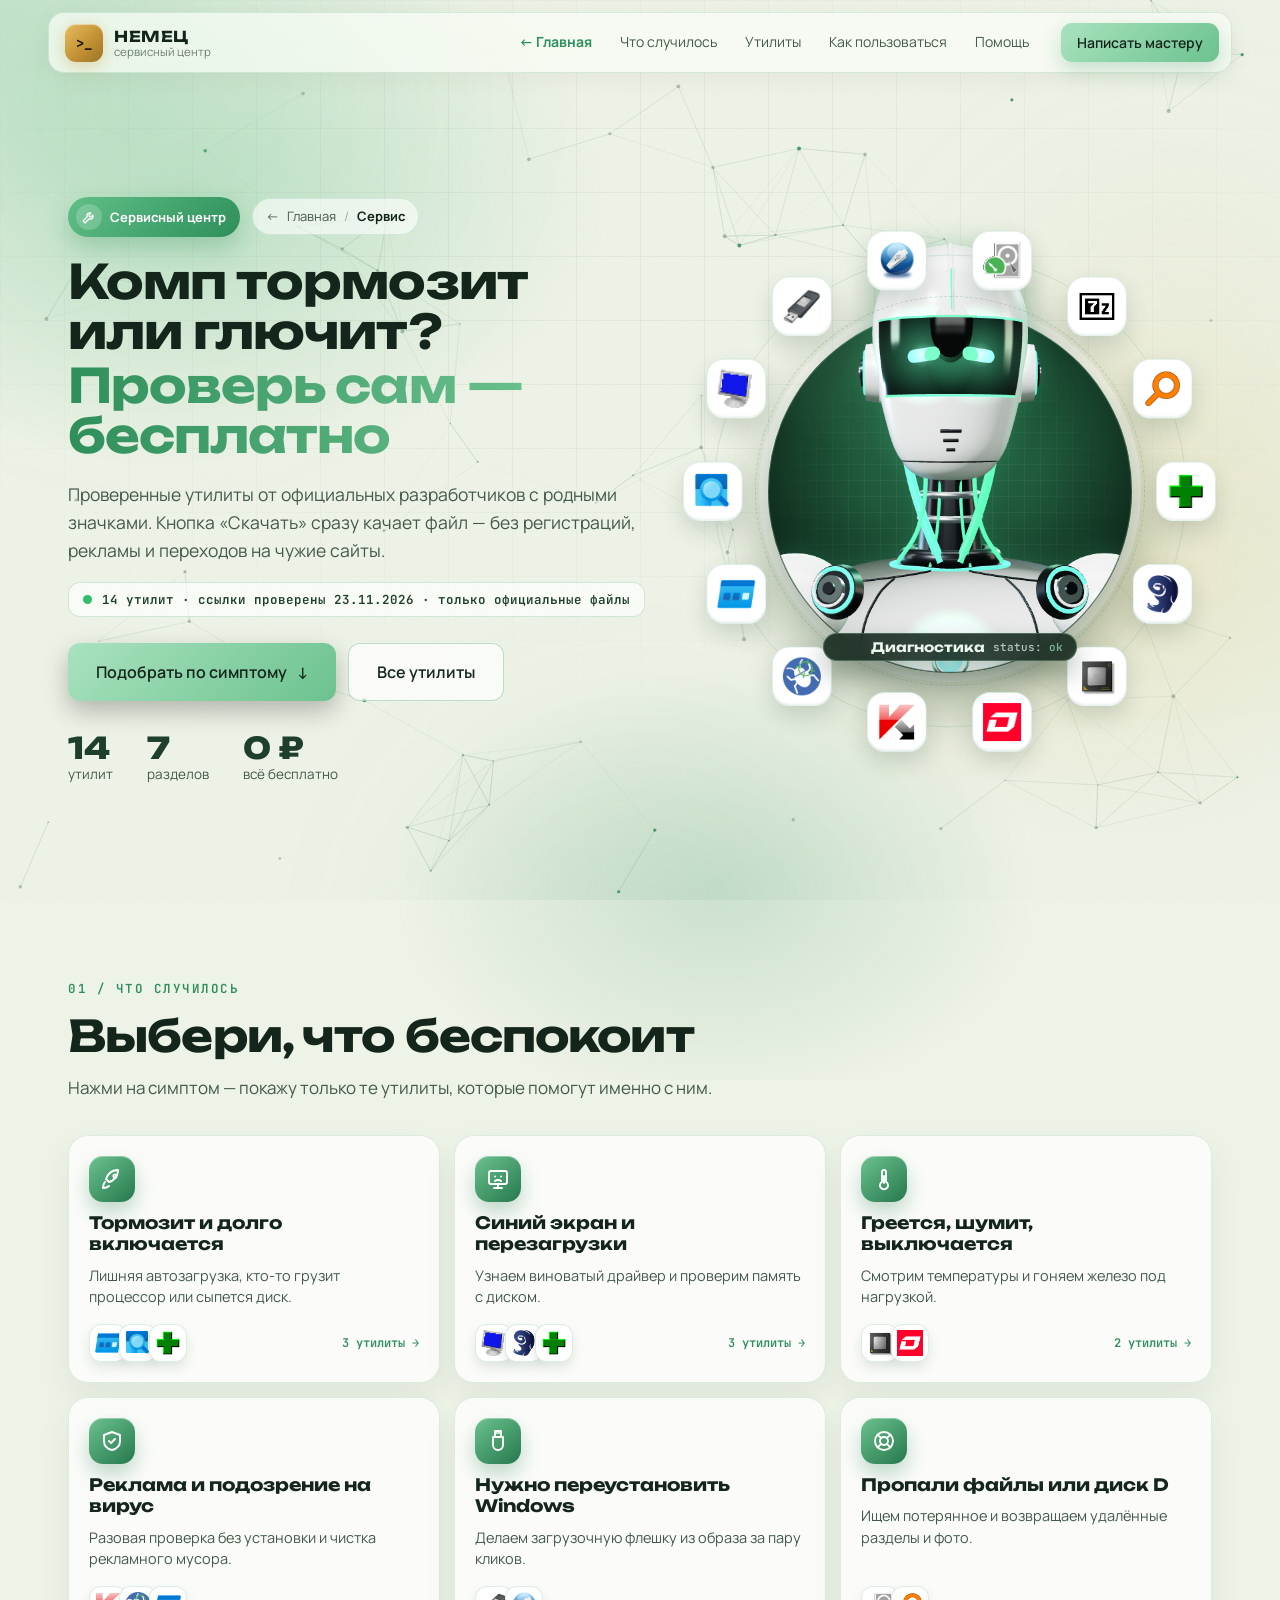
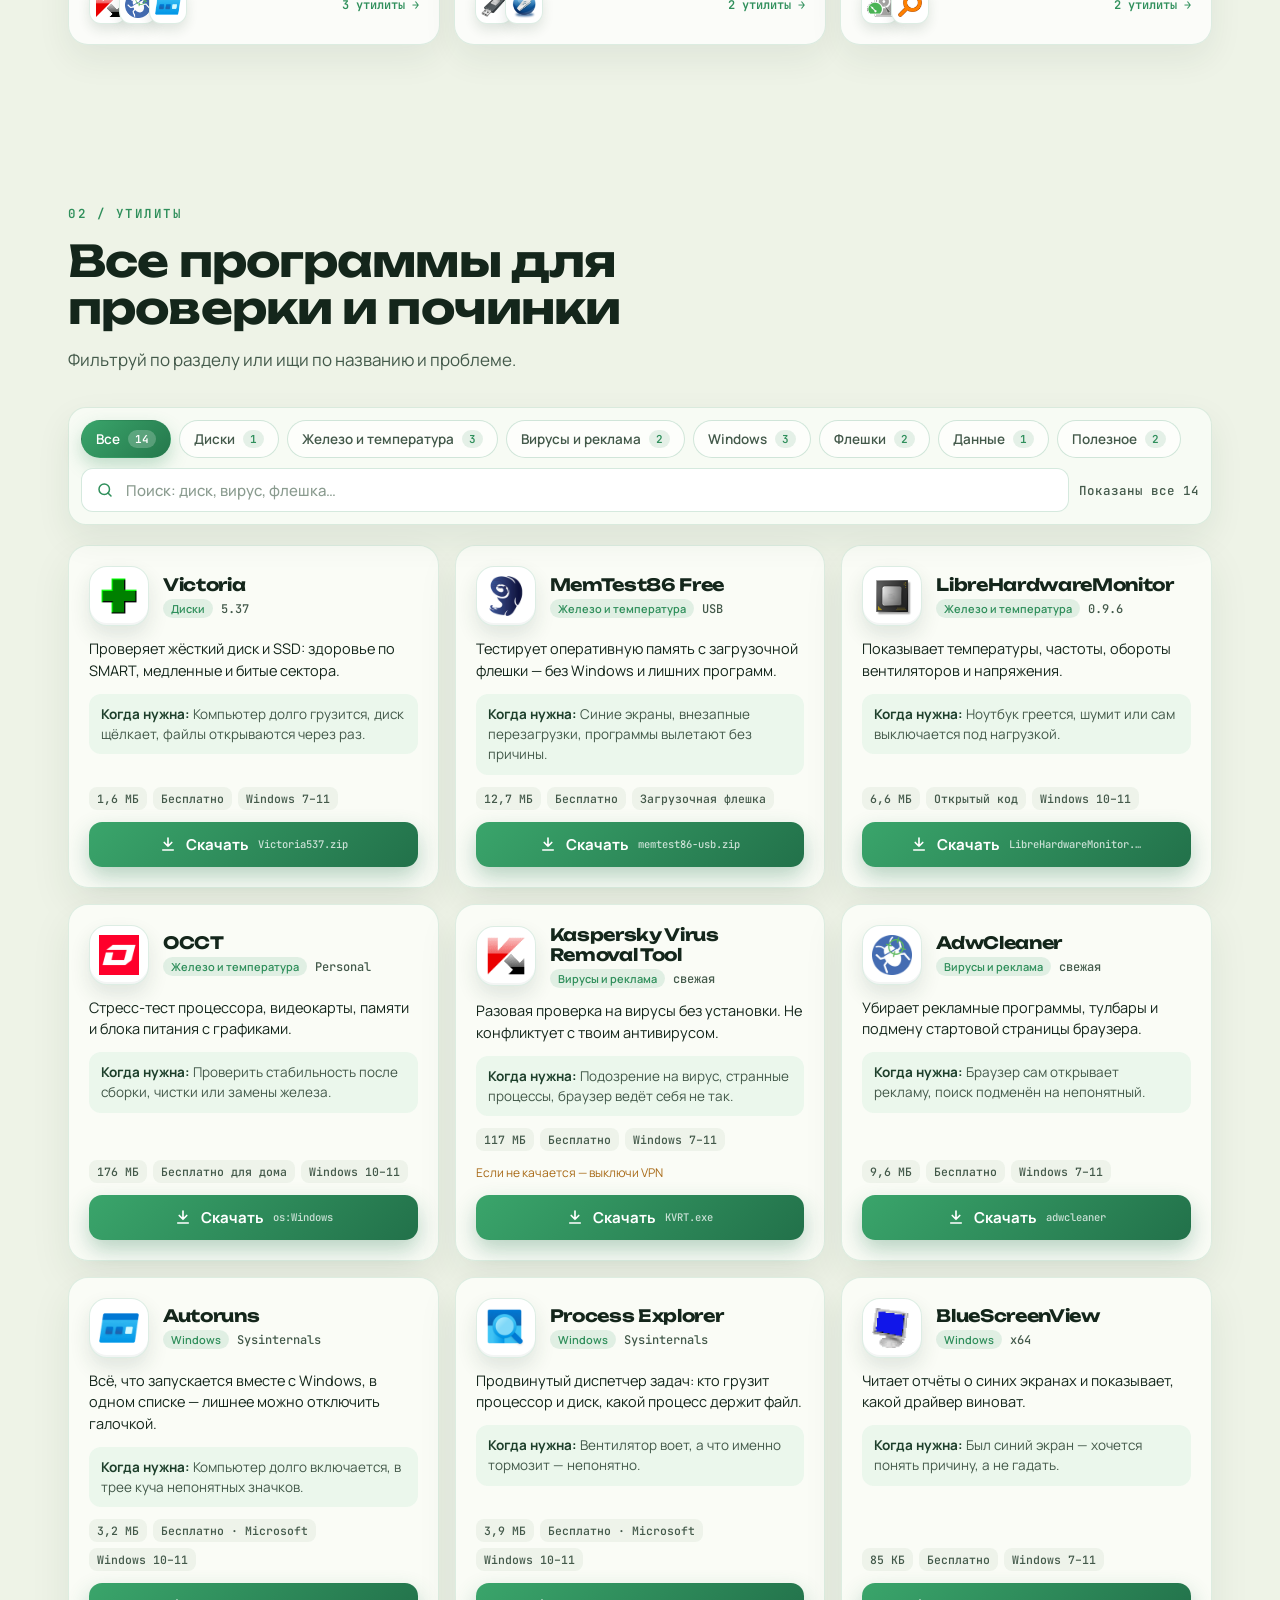
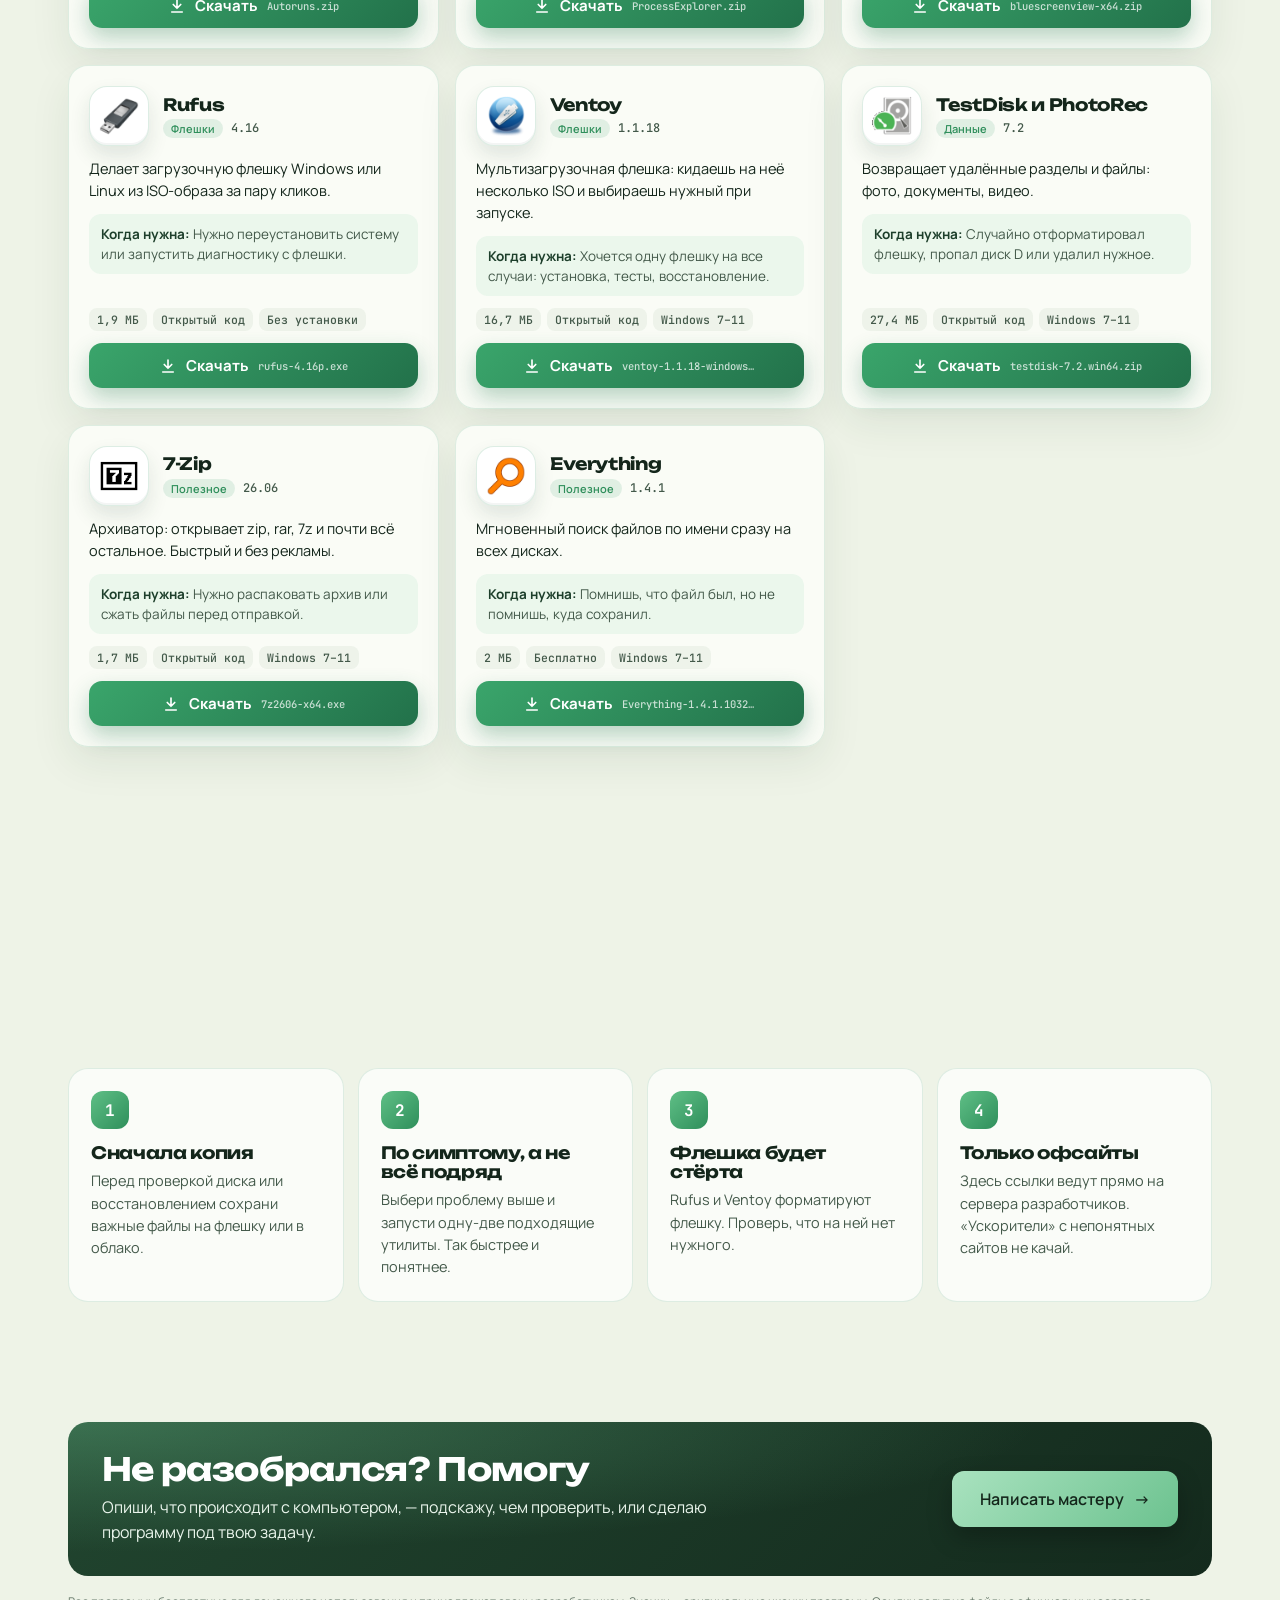
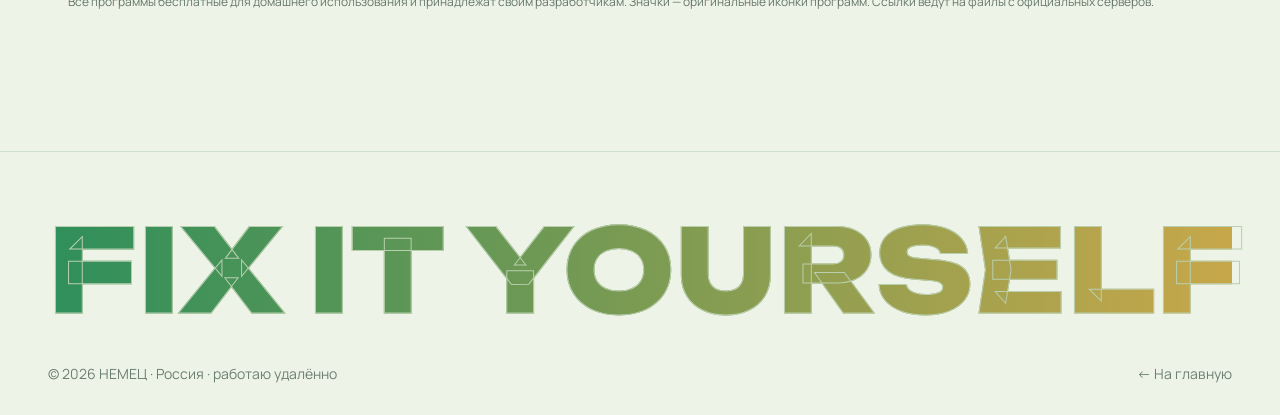
==== service.html @ 6249c54d "Робот: хват как у человека (большой палец спереди), честный бросок и ловля PDF, чёткие вещи у коврик" ====
<!doctype html>
<html lang="ru">
<head>
  <meta charset="utf-8">
  <meta name="viewport" content="width=device-width, initial-scale=1">
  <title>Сервисный центр — НЕМЕЦ</title>
  <meta name="description" content="Бесплатные утилиты для проверки и починки компьютера: диски, память, температура, вирусы, флешки, восстановление файлов. Прямые ссылки на официальные файлы.">
  <meta name="theme-color" content="#eef3e7">
  <link rel="icon" href="assets/favicon.svg" type="image/svg+xml">
  <link rel="preconnect" href="https://fonts.googleapis.com">
  <link rel="preconnect" href="https://fonts.gstatic.com" crossorigin>
  <link href="https://fonts.googleapis.com/css2?family=Unbounded:wght@500;700;800&family=Manrope:wght@400;500;600;700&family=JetBrains+Mono:wght@400;600&display=swap" rel="stylesheet">
  <link rel="stylesheet" href="css/main.css">
  <link rel="stylesheet" href="css/sections.css">
  <link rel="stylesheet" href="css/theme-light.css">
  <link rel="stylesheet" href="css/blocks.css">
  <link rel="stylesheet" href="css/service-page.css">
</head>
<body class="svcp">

<div class="bg" aria-hidden="true">
  <canvas id="net" data-tint="green"></canvas>
  <div class="bg__aurora a1"></div>
  <div class="bg__aurora a2"></div>
  <div class="bg__aurora a3"></div>
  <div class="bg__grid"></div>
  <div class="bg__noise"></div>
</div>
<div class="cursor-glow" id="cursorGlow" aria-hidden="true"></div>
<div class="scroll-progress" id="scrollProgress" aria-hidden="true"></div>

<!-- ============ ШАПКА ============ -->
<header class="nav" id="nav">
  <a href="index.html" class="brand" aria-label="На главную">
    <span class="brand__mark"><span>&gt;_</span></span>
    <span class="brand__text"><b data-site="name">НЕМЕЦ</b><small>сервисный центр</small></span>
  </a>
  <nav class="nav__links" id="navLinks">
    <a href="index.html" class="nav__home"><span aria-hidden="true">←</span> Главная</a>
    <a href="#symptoms">Что случилось</a>
    <a href="#tools">Утилиты</a>
    <a href="#how">Как пользоваться</a>
    <a href="#help">Помощь</a>
  </nav>
  <a href="index.html?plan=%D0%9F%D0%BE%D0%BC%D0%BE%D1%89%D1%8C%20%D1%81%20%D0%BA%D0%BE%D0%BC%D0%BF%D1%8C%D1%8E%D1%82%D0%B5%D1%80%D0%BE%D0%BC#contact" class="btn btn--svc btn--sm">Написать мастеру</a>
  <button class="nav__burger" id="burger" aria-label="Меню" type="button"><span></span><span></span></button>
</header>

<main class="svc svcp__main" id="top">

<!-- ============ ГЕРОЙ ============ -->
<section class="sph">
  <div class="sph__text">
    <div class="sph__top reveal">
      <div class="svc__badge"><svg viewBox="0 0 24 24" aria-hidden="true"><path d="M14.7 6.3a4 4 0 0 0-5.4 5.4L3 18l3 3 6.3-6.3a4 4 0 0 0 5.4-5.4l-2.6 2.6-2.4-.6-.6-2.4z"/></svg>Сервисный центр</div>
      <a href="index.html" class="sph__crumb"><span aria-hidden="true">←</span> Главная <i>/</i> <b>Сервис</b></a>
    </div>
    <h1 class="reveal">Комп тормозит или глючит? <span>Проверь сам&nbsp;— бесплатно</span></h1>
    <p class="sph__sub reveal">Проверенные утилиты от официальных разработчиков с родными значками. Кнопка «Скачать» сразу качает файл — без регистраций, рекламы и переходов на чужие сайты.</p>
    <div class="svc__status reveal"><i></i><span id="svcStatus">Ссылки проверены</span></div>
    <div class="sph__cta reveal">
      <a href="#symptoms" class="btn btn--svc btn--lg">Подобрать по симптому <span class="arr">↓</span></a>
      <a href="#tools" class="btn btn--ghost btn--lg">Все утилиты</a>
    </div>
    <div class="sph__stats reveal">
      <div><b id="sphTools">14</b><span>утилит</span></div>
      <div><b id="sphCats">7</b><span>разделов</span></div>
      <div><b>0 ₽</b><span>всё бесплатно</span></div>
    </div>
  </div>

  <div class="sph__visual reveal" aria-label="Значки утилит">
    <div class="orb">
      <div class="orb__glow" aria-hidden="true"></div>
      <div class="orb__disc" aria-hidden="true"><i class="orb__scan"></i></div>
      <div class="orb__bot" id="svcBot" aria-hidden="true"></div>
      <div class="orb__ring orb__ring--1" aria-hidden="true"></div>
      <div class="orb__ring orb__ring--2"><div class="orb__spin" id="orbR2"></div></div>
      <div class="orb__core">
        <svg class="orb__pulse" viewBox="0 0 120 40" aria-hidden="true"><path d="M0 22h30l6-14 8 26 7-18 5 6h64" pathLength="1"/></svg>
        <b>Диагностика</b>
        <small>status: <em>ok</em></small>
      </div>
    </div>
  </div>
</section>

<!-- ============ СИМПТОМЫ ============ -->
<section class="sps" id="symptoms">
  <div class="sp-head reveal">
    <span class="kicker">01 / что случилось</span>
    <h2>Выбери, что беспокоит</h2>
    <p>Нажми на симптом — покажу только те утилиты, которые помогут именно с ним.</p>
  </div>
  <div class="sps__grid" id="spsGrid"></div>
</section>

<!-- ============ УТИЛИТЫ ============ -->
<section class="spt" id="tools">
  <div class="sp-head reveal">
    <span class="kicker">02 / утилиты</span>
    <h2>Все программы для проверки и починки</h2>
    <p>Фильтруй по разделу или ищи по названию и проблеме.</p>
  </div>
  <div class="spt__bar">
    <div class="svc__filters" id="svcFilters" role="tablist" aria-label="Разделы"></div>
    <div class="spt__tools">
      <div class="spt__sym" id="svcSym" hidden><span></span><button type="button" aria-label="Сбросить симптом">×</button></div>
      <label class="spt__search">
        <svg viewBox="0 0 24 24" aria-hidden="true"><circle cx="11" cy="11" r="7"/><path d="M20 20l-4-4"/></svg>
        <input id="svcSearch" type="search" placeholder="Поиск: диск, вирус, флешка…" aria-label="Поиск утилиты" autocomplete="off">
      </label>
      <span class="spt__info" id="svcInfo" aria-live="polite"></span>
    </div>
  </div>
  <div class="svc__grid" id="svcGrid"></div>
  <div class="spt__empty" id="svcEmpty" hidden>
    <b>Ничего не нашлось</b>
    <p>Попробуй другое слово или опиши проблему мне — подскажу, чем проверить.</p>
    <button type="button" class="btn btn--ghost btn--sm" id="svcReset">Показать все утилиты</button>
  </div>
</section>

<!-- ============ КАК ПОЛЬЗОВАТЬСЯ ============ -->
<section class="spw" id="how">
  <div class="sp-head reveal">
    <span class="kicker">03 / как пользоваться</span>
    <h2>Четыре правила, чтобы не сделать хуже</h2>
  </div>
  <div class="spw__grid">
    <div class="spw__card reveal"><b>1</b><h3>Сначала копия</h3><p>Перед проверкой диска или восстановлением сохрани важные файлы на флешку или в облако.</p></div>
    <div class="spw__card reveal"><b>2</b><h3>По симптому, а не всё подряд</h3><p>Выбери проблему выше и запусти одну-две подходящие утилиты. Так быстрее и понятнее.</p></div>
    <div class="spw__card reveal"><b>3</b><h3>Флешка будет стёрта</h3><p>Rufus и Ventoy форматируют флешку. Проверь, что на ней нет нужного.</p></div>
    <div class="spw__card reveal"><b>4</b><h3>Только офсайты</h3><p>Здесь ссылки ведут прямо на сервера разработчиков. «Ускорители» с непонятных сайтов не качай.</p></div>
  </div>
</section>

<!-- ============ ПОМОЩЬ ============ -->
<section class="sp-help" id="help">
  <div class="svc__cta reveal">
    <div>
      <h2>Не разобрался? Помогу</h2>
      <p>Опиши, что происходит с компьютером, — подскажу, чем проверить, или сделаю программу под твою задачу.</p>
    </div>
    <a href="index.html?plan=%D0%9F%D0%BE%D0%BC%D0%BE%D1%89%D1%8C%20%D1%81%20%D0%BA%D0%BE%D0%BC%D0%BF%D1%8C%D1%8E%D1%82%D0%B5%D1%80%D0%BE%D0%BC#contact" class="btn btn--svc btn--lg">Написать мастеру <span class="arr">→</span></a>
  </div>
  <p class="svc__legal">Все программы бесплатные для домашнего использования и принадлежат своим разработчикам. Значки — оригинальные иконки программ. Ссылки ведут на файлы с официальных серверов.</p>
</section>

</main>

<footer class="footer">
  <div class="footer__big" aria-hidden="true">FIX&nbsp;IT&nbsp;YOURSELF</div>
  <div class="footer__row">
    <span>© <span id="year">2026</span> <span data-site="name">НЕМЕЦ</span> · <span data-site="city">Россия</span></span>
    <a href="index.html" class="to-top">← На главную</a>
  </div>
</footer>

<div class="toast" id="toast" role="status" aria-live="polite"></div>

<script src="js/config.js"></script>
<script src="js/background.js"></script>
<script src="js/tools.js"></script>
<script src="js/service.js"></script>
<script src="js/service-page.js"></script>
<script src="js/service-robot.js"></script>
</body>
</html>
---- css/main.css ----
/* ================= ТОКЕНЫ ================= */
:root{
  --bg:#0c0e11; --bg2:#111419; --p1:#171a20; --p2:#1d2128; --p3:#232830;
  --line:#2a2f38; --line2:#353b46;
  --tx:#e9ebee; --tx2:#a1a9b4; --tx3:#6f7884;
  --gold:#d4a84b; --gold2:#f0cd73; --ok:#4fbf85; --err:#e2605c; --warn:#e8a33d; --info:#5aa9e6;
  --r:14px; --r-sm:10px;
  --f-head:"Unbounded","Segoe UI",system-ui,sans-serif;
  --f-body:"Manrope","Segoe UI",system-ui,sans-serif;
  --f-mono:"JetBrains Mono",Consolas,"Courier New",monospace;
  --ease:cubic-bezier(.2,.8,.2,1);
  --gutter:clamp(16px,4vw,48px);
  --max:1240px;
  --ticker-h:34px;
}
*,*::before,*::after{box-sizing:border-box}
html{scroll-behavior:smooth;scroll-padding-top:110px;-webkit-text-size-adjust:100%;overflow-x:clip}
body{margin:0;background:var(--bg);color:var(--tx);font:16px/1.6 var(--f-body);overflow-x:clip;-webkit-font-smoothing:antialiased}
body.is-loading{overflow:hidden}
a{color:inherit;text-decoration:none}
img{max-width:100%;display:block}
::selection{background:var(--gold);color:#111}
h1,h2,h3,h4{font-family:var(--f-head);margin:0;line-height:1.12;letter-spacing:-.02em}
p{margin:0}
:focus-visible{outline:2px solid var(--gold2);outline-offset:3px;border-radius:6px}

/* ================= ЗАСТАВКА ================= */
.boot{position:fixed;inset:0;z-index:100;display:grid;place-items:center;background:radial-gradient(ellipse at center,#14171d 0%,#07080a 70%);transition:opacity .8s var(--ease),visibility .8s,transform .8s var(--ease)}
.boot.done{opacity:0;visibility:hidden;transform:scale(1.04)}
.boot__win{width:min(560px,calc(100vw - 32px));background:#090a0c;border:1px solid var(--line);border-radius:var(--r);box-shadow:0 0 0 1px #000,0 30px 80px rgba(0,0,0,.6),0 0 60px rgba(212,168,75,.08);overflow:hidden}
.boot__bar{display:flex;align-items:center;gap:7px;padding:10px 14px;background:var(--p1);border-bottom:1px solid var(--line);font:12px var(--f-mono);color:var(--tx3)}
.boot__bar i{width:11px;height:11px;border-radius:50%;background:#3a3f48}
.boot__bar i:nth-child(1){background:#e2605c}.boot__bar i:nth-child(2){background:#e8a33d}.boot__bar i:nth-child(3){background:#4fbf85}
.boot__bar span{margin-left:8px}
.boot__log{margin:0;padding:18px 18px 8px;min-height:220px;font:13px/1.75 var(--f-mono);color:#b9c0ca;white-space:pre-wrap}
.boot__log .ok{color:var(--ok)}.boot__log .g{color:var(--gold2)}.boot__log .m{color:var(--tx3)}
.boot__progress{height:3px;margin:6px 18px 18px;background:var(--p2);border-radius:3px;overflow:hidden}
.boot__progress span{display:block;height:100%;width:0;background:linear-gradient(90deg,var(--gold),var(--gold2));box-shadow:0 0 12px var(--gold);transition:width .25s}
.boot__skip{position:absolute;bottom:24px;right:24px;background:none;border:1px solid var(--line);color:var(--tx2);font:13px var(--f-body);padding:8px 14px;border-radius:999px;cursor:pointer}
.boot__skip:hover{color:var(--tx);border-color:var(--gold)}

/* ================= ФОН ================= */
.bg{position:fixed;inset:0;z-index:-1;overflow:hidden;background:var(--bg)}
#net{position:absolute;inset:0;width:100%;height:100%}
.bg__aurora{position:absolute;border-radius:50%;filter:blur(90px);opacity:.5;will-change:transform}
.a1{width:55vw;height:55vw;left:-15vw;top:-20vw;background:radial-gradient(circle,rgba(212,168,75,.35),transparent 65%);animation:drift1 22s ease-in-out infinite alternate}
.a2{width:45vw;height:45vw;right:-15vw;top:10vh;background:radial-gradient(circle,rgba(90,169,230,.18),transparent 65%);animation:drift2 26s ease-in-out infinite alternate}
.a3{width:50vw;height:50vw;left:25vw;bottom:-30vw;background:radial-gradient(circle,rgba(240,205,115,.16),transparent 65%);animation:drift3 30s ease-in-out infinite alternate}
@keyframes drift1{to{transform:translate(18vw,14vh) scale(1.15)}}
@keyframes drift2{to{transform:translate(-16vw,30vh) scale(.9)}}
@keyframes drift3{to{transform:translate(-20vw,-20vh) scale(1.2)}}
.bg__grid{position:absolute;inset:0;background-image:linear-gradient(rgba(255,255,255,.028) 1px,transparent 1px),linear-gradient(90deg,rgba(255,255,255,.028) 1px,transparent 1px);background-size:64px 64px;mask-image:radial-gradient(ellipse 80% 60% at 50% 30%,#000 30%,transparent 80%);-webkit-mask-image:radial-gradient(ellipse 80% 60% at 50% 30%,#000 30%,transparent 80%)}
.bg__noise{position:absolute;inset:0;opacity:.05;background-image:url("data:image/svg+xml,%3Csvg xmlns='http://www.w3.org/2000/svg' width='160' height='160'%3E%3Cfilter id='n'%3E%3CfeTurbulence baseFrequency='.85' numOctaves='3' stitchTiles='stitch'/%3E%3C/filter%3E%3Crect width='100%25' height='100%25' filter='url(%23n)'/%3E%3C/svg%3E")}
.cursor-glow{position:fixed;left:0;top:0;width:520px;height:520px;margin:-260px 0 0 -260px;border-radius:50%;pointer-events:none;z-index:0;background:radial-gradient(circle,rgba(212,168,75,.10),transparent 60%);transition:opacity .4s;opacity:0}
.scroll-progress{position:fixed;left:0;top:0;height:2px;width:100%;z-index:60;transform-origin:0 50%;transform:scaleX(0);background:linear-gradient(90deg,var(--gold),var(--gold2))}

/* ================= CMD-ТИКЕР ================= */
.ticker{position:fixed;top:0;left:0;right:0;height:var(--ticker-h);z-index:50;display:flex;align-items:center;background:rgba(5,6,8,.92);backdrop-filter:blur(8px);border-bottom:1px solid #1b1f26;font:12.5px var(--f-mono);color:#8ee6a8}
.ticker__prompt{flex:none;padding:0 14px;height:100%;display:flex;align-items:center;color:var(--gold2);background:#08090b;border-right:1px solid #1b1f26;z-index:1}
.blink{animation:blink 1s steps(1) infinite}
@keyframes blink{50%{opacity:0}}
.ticker__viewport{flex:1;overflow:hidden;mask-image:linear-gradient(90deg,transparent,#000 4%,#000 96%,transparent);-webkit-mask-image:linear-gradient(90deg,transparent,#000 4%,#000 96%,transparent)}
.ticker__track{display:flex;width:max-content;animation:tick 120s linear infinite}
.ticker:hover .ticker__track{animation-play-state:paused}
.ticker__item{white-space:nowrap;padding:0 34px}
.ticker__item q{color:#c9f5d6;quotes:"«" "»"}
.ticker__item em{font-style:normal;color:var(--tx3)}
.ticker__item .cmd{color:var(--gold)}
@keyframes tick{to{transform:translateX(-50%)}}

/* ================= ШАПКА ================= */
.nav{position:fixed;top:calc(var(--ticker-h) + 12px);left:50%;transform:translateX(-50%);z-index:40;width:min(var(--max),calc(100% - 2*var(--gutter)));display:flex;align-items:center;gap:20px;padding:10px 12px 10px 16px;border-radius:16px;background:rgba(17,20,25,.55);border:1px solid rgba(255,255,255,.06);backdrop-filter:blur(16px) saturate(140%);-webkit-backdrop-filter:blur(16px) saturate(140%);transition:background .3s,box-shadow .3s,top .3s}
.nav.scrolled{background:rgba(17,20,25,.85);box-shadow:0 12px 40px rgba(0,0,0,.45);top:calc(var(--ticker-h) + 8px)}
.brand{display:flex;align-items:center;gap:11px;flex:none}
.brand__mark{width:38px;height:38px;border-radius:11px;display:grid;place-items:center;background:linear-gradient(135deg,var(--gold2),var(--gold) 55%,#9c7426);box-shadow:0 4px 16px rgba(212,168,75,.35),inset 0 1px 0 rgba(255,255,255,.4)}
.brand__mark span{font:700 14px var(--f-mono);color:#15120a}
.brand__text{display:flex;flex-direction:column;line-height:1.1}
.brand__text b{font:700 15px var(--f-head);letter-spacing:.04em}
.brand__text small{font-size:11.5px;color:var(--tx3)}
.nav__links{display:flex;gap:4px;margin-left:auto}
.nav__links a{padding:8px 12px;border-radius:9px;font-size:14px;color:var(--tx2);transition:color .2s,background .2s}
.nav__links a:hover,.nav__links a.active{color:var(--tx);background:rgba(255,255,255,.05)}
.nav__burger{display:none;margin-left:auto;width:42px;height:42px;border-radius:11px;border:1px solid var(--line);background:var(--p1);cursor:pointer;position:relative}
.nav__burger span{position:absolute;left:12px;right:12px;height:2px;background:var(--tx);border-radius:2px;transition:transform .3s,top .3s}
.nav__burger span:nth-child(1){top:16px}.nav__burger span:nth-child(2){top:24px}
.nav.open .nav__burger span:nth-child(1){top:20px;transform:rotate(45deg)}
.nav.open .nav__burger span:nth-child(2){top:20px;transform:rotate(-45deg)}

/* ================= КНОПКИ ================= */
.btn{--mx:0px;--my:0px;position:relative;display:inline-flex;align-items:center;justify-content:center;gap:10px;border:0;cursor:pointer;font:600 15px var(--f-body);border-radius:12px;padding:13px 22px;transition:transform .25s var(--ease),box-shadow .25s,background .25s,color .25s,border-color .25s;transform:translate(var(--mx),var(--my));white-space:nowrap;overflow:hidden;isolation:isolate}
.btn--sm{padding:10px 16px;font-size:14px;border-radius:11px}
.btn--lg{padding:17px 28px;font-size:16px}
.btn--block{width:100%}
.btn--gold{color:#16120a;background:linear-gradient(135deg,var(--gold2),var(--gold));box-shadow:0 8px 28px rgba(212,168,75,.32),inset 0 1px 0 rgba(255,255,255,.45)}
.btn--gold::after{content:"";position:absolute;inset:0;z-index:-1;background:linear-gradient(110deg,transparent 30%,rgba(255,255,255,.55) 50%,transparent 70%);transform:translateX(-120%);transition:transform .7s var(--ease)}
.btn--gold:hover::after{transform:translateX(120%)}
.btn--gold:hover{box-shadow:0 12px 40px rgba(212,168,75,.5),inset 0 1px 0 rgba(255,255,255,.5)}
.btn--ghost{color:var(--tx);background:rgba(255,255,255,.03);border:1px solid var(--line2)}
.btn--ghost:hover{border-color:var(--gold);background:rgba(212,168,75,.08)}
.btn .arr{transition:transform .25s}
.btn:hover .arr{transform:translateX(4px)}
.btn--tg{background:#229ed9;color:#fff}.btn--wa{background:#25d366;color:#08240f}
.btn--tg:hover,.btn--wa:hover{filter:brightness(1.1)}

/* ================= ОБЩЕЕ ================= */
.pill{display:inline-flex;align-items:center;gap:9px;padding:7px 14px;border-radius:999px;font-size:13px;color:var(--tx2);background:rgba(255,255,255,.04);border:1px solid var(--line)}
.dot{width:8px;height:8px;border-radius:50%;display:inline-block}
.dot--ok{background:var(--ok);box-shadow:0 0 0 0 rgba(79,191,133,.6);animation:pulse 2s infinite}
@keyframes pulse{70%{box-shadow:0 0 0 8px rgba(79,191,133,0)}100%{box-shadow:0 0 0 0 rgba(79,191,133,0)}}
.shine{background:linear-gradient(100deg,var(--gold) 0%,var(--gold2) 30%,#fff6dc 45%,var(--gold2) 60%,var(--gold) 100%);background-size:250% 100%;-webkit-background-clip:text;background-clip:text;color:transparent;animation:shine 6s linear infinite}
@keyframes shine{to{background-position:-250% 0}}
.reveal{opacity:0;transform:translateY(28px);filter:blur(6px);transition:opacity .9s var(--ease),transform .9s var(--ease),filter .9s var(--ease);transition-delay:var(--d,0s)}
.reveal.in{opacity:1;transform:none;filter:none}
.toast{position:fixed;left:50%;bottom:24px;z-index:90;transform:translate(-50%,120%);opacity:0;padding:13px 20px;border-radius:12px;background:var(--p2);border:1px solid var(--line2);box-shadow:0 20px 50px rgba(0,0,0,.5);font-size:14px;transition:transform .4s var(--ease),opacity .4s;max-width:calc(100vw - 32px)}
.toast.show{transform:translate(-50%,0);opacity:1}
.toast.ok{border-color:rgba(79,191,133,.5)}.toast.err{border-color:rgba(226,96,92,.6)}

@media (prefers-reduced-motion:reduce){
  *,*::before,*::after{animation-duration:.01ms!important;animation-iteration-count:1!important;transition-duration:.01ms!important}
  .reveal{opacity:1;transform:none;filter:none}
}
---- css/sections.css ----
/* ================= ГЕРОЙ ================= */
.hero{position:relative;max-width:var(--max);margin:0 auto;min-height:100vh;min-height:100svh;padding:calc(var(--ticker-h) + 130px) var(--gutter) 90px;display:grid;grid-template-columns:1.1fr .9fr;gap:48px;align-items:center}
.hero__title{font-size:clamp(32px,4.2vw,62px);font-weight:800;margin:22px 0 22px}
.hero__title .line{display:block}
.hero__sub{font-size:clamp(16px,1.5vw,19px);color:var(--tx2);max-width:560px}
.typer{color:var(--tx);font-weight:700}
.caret{color:var(--gold);font-weight:300;margin-left:1px;animation:blink 1s steps(1) infinite}
.hero__cta{display:flex;flex-wrap:wrap;gap:12px;margin:34px 0 40px}
.stats{display:flex;gap:clamp(18px,4vw,44px);flex-wrap:wrap}
.stat b{display:block;font:700 clamp(22px,2.4vw,30px) var(--f-head);color:var(--tx)}
.stat span{font-size:13px;color:var(--tx3)}

.hero__right{position:relative;perspective:1200px}
.code-win{position:relative;border-radius:var(--r);background:rgba(13,15,19,.82);border:1px solid rgba(255,255,255,.08);box-shadow:0 40px 100px rgba(0,0,0,.55),0 0 0 1px rgba(0,0,0,.4),0 0 80px rgba(212,168,75,.08);backdrop-filter:blur(10px);overflow:hidden;transform-style:preserve-3d}
.code-win::before{content:"";position:absolute;inset:-1px;border-radius:inherit;padding:1px;background:linear-gradient(140deg,rgba(240,205,115,.55),transparent 35%,transparent 65%,rgba(90,169,230,.35));-webkit-mask:linear-gradient(#000 0 0) content-box,linear-gradient(#000 0 0);-webkit-mask-composite:xor;mask-composite:exclude;pointer-events:none}
.code-win__bar{display:flex;align-items:center;gap:7px;padding:11px 14px;border-bottom:1px solid var(--line);font:12px var(--f-mono);color:var(--tx3)}
.code-win__bar i{width:11px;height:11px;border-radius:50%;background:#e2605c}
.code-win__bar i:nth-child(2){background:#e8a33d}.code-win__bar i:nth-child(3){background:#4fbf85}
.code-win__bar span{margin-left:8px}
.live{margin-left:auto;display:flex;align-items:center;gap:6px;font-style:normal;color:var(--ok)}
.code-win__body{margin:0;padding:18px 20px 22px;min-height:340px;font:13.5px/1.75 var(--f-mono);color:#c9d1d9;white-space:pre-wrap;word-break:break-word}
.code-win__body .t{color:#e2605c}.code-win__body .a{color:var(--gold2)}.code-win__body .s{color:#8ee6a8}.code-win__body .c{color:var(--tx3)}
.code-win__body .cur{display:inline-block;width:8px;height:16px;background:var(--gold);vertical-align:-3px;animation:blink 1s steps(1) infinite}
.float-card{position:absolute;display:flex;align-items:center;gap:12px;padding:12px 16px;border-radius:13px;background:rgba(23,26,32,.82);border:1px solid rgba(255,255,255,.08);backdrop-filter:blur(14px);box-shadow:0 18px 50px rgba(0,0,0,.45);animation:float 7s ease-in-out infinite}
.float-card b{display:block;font-size:14px}
.float-card small{font-size:12px;color:var(--tx3)}
.fc__ico{width:36px;height:36px;border-radius:10px;display:grid;place-items:center;background:rgba(212,168,75,.14);color:var(--gold2);font-size:17px;flex:none}
.fc1{top:-26px;right:-18px}
.fc2{bottom:56px;left:-46px;animation-delay:-2.5s}
.fc3{bottom:-28px;right:28px;animation-delay:-4.5s}
@keyframes float{50%{translate:0 -12px}}
.scroll-hint{position:absolute;left:50%;bottom:26px;width:26px;height:42px;margin-left:-13px;border:2px solid var(--line2);border-radius:14px}
.scroll-hint span{position:absolute;left:50%;top:8px;width:4px;height:8px;margin-left:-2px;border-radius:2px;background:var(--gold);animation:wheel 1.8s infinite}
@keyframes wheel{to{transform:translateY(14px);opacity:0}}

/* ================= БЕГУЩИЕ НИШИ ================= */
.marquee{overflow:hidden;max-width:100vw;padding:22px 0;border-block:1px solid var(--line);background:rgba(17,20,25,.6);transform:rotate(-1.5deg) scale(1.03);margin:20px 0 40px}
.marquee__track{display:flex;align-items:center;gap:28px;width:max-content;animation:tick 40s linear infinite}
.marquee span{font:700 clamp(20px,2.6vw,32px) var(--f-head);color:transparent;-webkit-text-stroke:1px var(--line2);transition:color .3s}
.marquee span:nth-of-type(3n+1){color:var(--tx);-webkit-text-stroke:0}
.marquee i{color:var(--gold);font-style:normal;font-size:20px}

/* ================= СЕКЦИИ ================= */
.section{max-width:var(--max);margin:0 auto;padding:110px var(--gutter)}
.section__head{max-width:720px;margin-bottom:56px}
.kicker{display:inline-block;font:600 12.5px var(--f-mono);letter-spacing:.12em;text-transform:uppercase;color:var(--gold);margin-bottom:16px}
.section h2{font-size:clamp(28px,4vw,52px);font-weight:700}
.section__head p{margin-top:16px;color:var(--tx2);font-size:17px}

/* ================= ЦЕНЫ ================= */
.prices{display:grid;grid-template-columns:repeat(3,1fr);gap:22px;align-items:stretch}
.price{position:relative;display:flex;flex-direction:column;padding:32px 28px;border-radius:18px;background:linear-gradient(170deg,rgba(29,33,40,.85),rgba(17,20,25,.85));border:1px solid var(--line);transition:transform .35s var(--ease),border-color .35s}
.price:hover{transform:translateY(-6px);border-color:var(--line2)}
.price--hot{border-color:rgba(212,168,75,.55);box-shadow:0 30px 80px rgba(212,168,75,.12),inset 0 1px 0 rgba(240,205,115,.2);background:linear-gradient(170deg,rgba(52,43,26,.9),rgba(20,20,22,.9))}
.price--hot:hover{border-color:var(--gold)}
.price__badge{position:absolute;top:-13px;left:28px;padding:5px 12px;border-radius:999px;font:700 12px var(--f-body);color:#16120a;background:linear-gradient(135deg,var(--gold2),var(--gold))}
.price__name{font:600 14px var(--f-mono);color:var(--tx2);text-transform:uppercase;letter-spacing:.1em}
.price__sum{margin:12px 0 4px;font-size:20px;color:var(--tx2)}
.price__sum b{font:800 46px var(--f-head);color:var(--tx)}
.price__for{color:var(--tx3);font-size:14px}
.price ul{list-style:none;margin:24px 0 28px;padding:0;display:grid;gap:11px;flex:1}
.price li{position:relative;padding-left:28px;font-size:15px}
.price li::before{content:"";position:absolute;left:0;top:4px;width:17px;height:17px;border-radius:50%;background:rgba(79,191,133,.14) url("data:image/svg+xml,%3Csvg xmlns='http://www.w3.org/2000/svg' viewBox='0 0 16 16'%3E%3Cpath d='M4 8.5l2.5 2.5L12 5.5' fill='none' stroke='%234fbf85' stroke-width='2' stroke-linecap='round' stroke-linejoin='round'/%3E%3C/svg%3E") center/12px no-repeat}

/* ================= ШАГИ ================= */
.steps{list-style:none;margin:0;padding:0;display:grid;grid-template-columns:repeat(4,1fr);gap:20px;position:relative}
.steps::before{content:"";position:absolute;left:0;right:0;top:27px;height:1px;background:linear-gradient(90deg,transparent,var(--gold),transparent);opacity:.5}
.step{position:relative;padding:0 6px}
.step__n{position:relative;display:grid;place-items:center;width:56px;height:56px;border-radius:16px;font:700 17px var(--f-head);color:var(--gold2);background:var(--p1);border:1px solid rgba(212,168,75,.4);box-shadow:0 0 30px rgba(212,168,75,.15);margin-bottom:22px}
.step h4{font-size:18px;margin-bottom:8px}
.step p{color:var(--tx2);font-size:15px}

/* ================= РАБОТЫ ================= */
.works{display:grid;grid-template-columns:repeat(2,1fr);gap:22px}
.work{--rx:0deg;--ry:0deg;border-radius:18px;overflow:hidden;background:rgba(23,26,32,.8);border:1px solid var(--line);transform:perspective(1000px) rotateX(var(--rx)) rotateY(var(--ry));transition:transform .2s ease-out,border-color .3s,opacity .9s var(--ease),filter .9s var(--ease)}
.work.reveal{transform:perspective(1000px) translateY(28px)}
.work.reveal.in{transform:perspective(1000px) rotateX(var(--rx)) rotateY(var(--ry))}
.work:hover{border-color:rgba(212,168,75,.45)}
.work--wide{grid-column:1/-1;display:grid;grid-template-columns:1.2fr 1fr}
.work__visual{position:relative;height:200px;overflow:hidden;background:radial-gradient(ellipse at 30% 20%,#2a2416,#111419 70%)}
.work--wide .work__visual{height:auto;min-height:260px}
.work__body{padding:24px 26px 28px}
.work h3{font-size:21px;margin:12px 0 8px}
.work p{color:var(--tx2);font-size:15px}
.tags{display:flex;flex-wrap:wrap;gap:6px}
.tags i{font:500 12px var(--f-mono);font-style:normal;padding:4px 9px;border-radius:7px;color:var(--gold2);background:rgba(212,168,75,.1);border:1px solid rgba(212,168,75,.2)}
/* мини-визуалы */
.v-arena span{position:absolute;width:14px;height:14px;border-radius:50%;animation:roam 8s ease-in-out infinite alternate}
.v-arena span:nth-child(-n+3){background:#e2605c;box-shadow:0 0 18px #e2605c}
.v-arena span:nth-child(n+4){background:#5aa9e6;box-shadow:0 0 18px #5aa9e6}
.v-arena span:nth-child(1){left:12%;top:30%}.v-arena span:nth-child(2){left:20%;top:62%;animation-delay:-2s}.v-arena span:nth-child(3){left:30%;top:42%;animation-delay:-4s}
.v-arena span:nth-child(4){right:14%;top:28%;animation-delay:-1s}.v-arena span:nth-child(5){right:24%;top:60%;animation-delay:-3s}.v-arena span:nth-child(6){right:32%;top:44%;animation-delay:-5s}
.v-arena::before{content:"";position:absolute;inset:0;background-image:linear-gradient(rgba(255,255,255,.05) 1px,transparent 1px),linear-gradient(90deg,rgba(255,255,255,.05) 1px,transparent 1px);background-size:28px 28px;transform:perspective(400px) rotateX(55deg) scale(1.6);transform-origin:50% 100%}
.v-arena::after{content:"VS";position:absolute;left:50%;top:50%;transform:translate(-50%,-50%);font:800 40px var(--f-head);color:rgba(240,205,115,.18)}
@keyframes roam{25%{translate:40px -20px}50%{translate:70px 18px}75%{translate:20px 30px}100%{translate:90px -10px}}
.v-arena span:nth-child(n+4){animation-name:roam2}
@keyframes roam2{25%{translate:-40px 20px}50%{translate:-70px -18px}75%{translate:-20px -30px}100%{translate:-90px 10px}}
.v-cubes{display:flex;align-items:flex-end;justify-content:center;gap:10px;padding-bottom:40px}
.v-cubes b{width:44px;height:44px;border-radius:8px;background:linear-gradient(135deg,var(--gold2),#9c7426);box-shadow:0 10px 30px rgba(212,168,75,.3);animation:hop 2.4s var(--ease) infinite}
.v-cubes b:nth-child(2){animation-delay:.2s;height:64px}.v-cubes b:nth-child(3){animation-delay:.4s}.v-cubes b:nth-child(4){animation-delay:.6s;background:linear-gradient(135deg,#7cc4f2,#2f6e9c)}
@keyframes hop{30%{transform:translateY(-26px) rotate(8deg)}60%{transform:none}}
.v-map{background:radial-gradient(ellipse at 50% 50%,#16261f,#0f1215 75%)}
.v-map::before{content:"";position:absolute;inset:-20%;background:repeating-radial-gradient(circle at 40% 55%,transparent 0 22px,rgba(79,191,133,.12) 23px 24px);animation:spin 40s linear infinite}
@keyframes spin{to{transform:rotate(360deg)}}
.v-map em{position:absolute;width:12px;height:12px;border-radius:50% 50% 50% 0;transform:rotate(-45deg);background:var(--gold2);box-shadow:0 0 0 6px rgba(240,205,115,.15)}
.v-map em:nth-child(1){left:30%;top:40%}.v-map em:nth-child(2){left:58%;top:30%}.v-map em:nth-child(3){left:66%;top:64%}
.v-buffer{display:flex;align-items:center;justify-content:center;gap:34px}
.v-buffer u{position:relative;width:54px;height:40px;border:2px solid var(--line2);border-radius:6px;background:rgba(90,169,230,.08)}
.v-buffer u::after{content:"";position:absolute;left:50%;bottom:-10px;width:22px;height:4px;margin-left:-11px;background:var(--line2);border-radius:2px}
.v-buffer::before{content:"";position:absolute;left:24%;right:24%;top:50%;height:2px;background:repeating-linear-gradient(90deg,var(--gold) 0 8px,transparent 8px 16px);background-size:32px 2px;animation:flow 1s linear infinite}
@keyframes flow{to{background-position:32px 0}}
.v-phone{display:grid;place-items:center}
.v-phone s{position:relative;width:74px;height:136px;border-radius:16px;border:2px solid var(--line2);background:linear-gradient(180deg,#1d2a24,#111419)}
.v-phone s::before{content:"";position:absolute;inset:16px 10px;border-radius:6px;background:repeating-linear-gradient(180deg,rgba(79,191,133,.35) 0 6px,transparent 6px 14px);animation:scrollList 3s linear infinite}
@keyframes scrollList{to{background-position:0 28px}}

/* ================= КАЛЬКУЛЯТОР ================= */
.calc{display:grid;grid-template-columns:1.4fr 1fr;gap:22px;padding:22px;border-radius:20px;background:rgba(17,20,25,.75);border:1px solid var(--line)}
.calc__opts{display:grid;gap:26px;padding:12px}
.calc__label{display:block;font:600 12.5px var(--f-mono);letter-spacing:.1em;text-transform:uppercase;color:var(--tx3);margin-bottom:12px}
.seg{display:inline-flex;flex-wrap:wrap;gap:4px;padding:4px;border-radius:12px;background:var(--bg2);border:1px solid var(--line)}
.seg button{border:0;background:none;color:var(--tx2);font:600 14px var(--f-body);padding:10px 16px;border-radius:9px;cursor:pointer;transition:background .2s,color .2s}
.seg button:hover{color:var(--tx)}
.seg button.on{background:linear-gradient(135deg,var(--gold2),var(--gold));color:#16120a}
.chk{display:flex;align-items:center;gap:12px;padding:9px 0;cursor:pointer;font-size:15px;user-select:none}
.chk input{position:absolute;opacity:0;pointer-events:none}
.chk span{width:22px;height:22px;border-radius:7px;border:1.5px solid var(--line2);flex:none;display:grid;place-items:center;transition:background .2s,border-color .2s}
.chk span::after{content:"";width:10px;height:6px;border-left:2px solid #16120a;border-bottom:2px solid #16120a;transform:rotate(-45deg) scale(0);margin-top:-3px;transition:transform .2s var(--ease)}
.chk input:checked+span{background:var(--gold);border-color:var(--gold)}
.chk input:checked+span::after{transform:rotate(-45deg) scale(1)}
.chk input:focus-visible+span{outline:2px solid var(--gold2);outline-offset:2px}
.calc__result{display:flex;flex-direction:column;justify-content:center;gap:10px;padding:32px;border-radius:16px;background:radial-gradient(ellipse at 30% 0%,rgba(212,168,75,.22),transparent 60%),var(--p1);border:1px solid rgba(212,168,75,.3)}
.calc__result>span{color:var(--tx2);font-size:14px}
.calc__result b{font:800 clamp(38px,4.4vw,56px) var(--f-head);color:var(--tx);line-height:1.1}
.calc__result small{color:var(--tx3);font-size:13.5px;margin-bottom:14px}

/* ================= КОНТАКТ ================= */
.contact{display:grid;grid-template-columns:1fr 1fr;gap:40px;padding:clamp(26px,4vw,52px);border-radius:24px;position:relative;overflow:hidden;background:linear-gradient(150deg,rgba(40,34,22,.85),rgba(17,20,25,.9) 55%);border:1px solid rgba(212,168,75,.3)}
.contact::before{content:"";position:absolute;width:420px;height:420px;right:-140px;top:-160px;border-radius:50%;background:radial-gradient(circle,rgba(240,205,115,.18),transparent 65%);pointer-events:none}
.contact h2{margin-bottom:16px}
.contact__left p{color:var(--tx2);font-size:16.5px;max-width:440px}
.channels{display:flex;flex-wrap:wrap;gap:10px;margin-top:28px}
.channel{display:inline-flex;align-items:center;gap:9px;padding:10px 15px;border-radius:11px;background:rgba(0,0,0,.3);border:1px solid var(--line);font-size:14px;transition:border-color .2s,transform .2s}
.channel:hover{border-color:var(--gold);transform:translateY(-2px)}
.channel svg{width:18px;height:18px;flex:none}
.form{position:relative;display:grid;gap:16px;align-content:start}
.field span{display:block;font-size:13px;color:var(--tx2);margin-bottom:7px}
.field input,.field textarea{width:100%;padding:14px 16px;border-radius:12px;border:1px solid var(--line2);background:rgba(8,9,11,.6);color:var(--tx);font:15px var(--f-body);transition:border-color .2s,box-shadow .2s;resize:vertical}
.field input::placeholder,.field textarea::placeholder{color:var(--tx3)}
.field input:focus,.field textarea:focus{outline:0;border-color:var(--gold);box-shadow:0 0 0 4px rgba(212,168,75,.15)}
.field.bad input{border-color:var(--err);box-shadow:0 0 0 4px rgba(226,96,92,.15)}
.form__hint{font-size:13px;color:var(--gold2);min-height:0}
.form__hint:empty{display:none}
.form__actions{display:grid;gap:10px}
.form__actions.two{grid-template-columns:1fr 1fr}
.form__actions .btn--block{grid-column:auto}
.form__actions .full{grid-column:1/-1}

/* ================= FAQ ================= */
.faq{display:grid;gap:12px;max-width:880px}
.faq details{border-radius:14px;background:rgba(23,26,32,.75);border:1px solid var(--line);transition:border-color .3s}
.faq details[open]{border-color:rgba(212,168,75,.4)}
.faq summary{list-style:none;cursor:pointer;padding:20px 56px 20px 22px;font-weight:600;font-size:16.5px;position:relative}
.faq summary::-webkit-details-marker{display:none}
.faq summary::after{content:"+";position:absolute;right:20px;top:50%;width:28px;height:28px;margin-top:-14px;border-radius:8px;display:grid;place-items:center;background:var(--p2);color:var(--gold2);font-size:20px;transition:transform .3s var(--ease)}
.faq details[open] summary::after{transform:rotate(45deg)}
.faq details p{padding:0 22px 20px;color:var(--tx2)}

/* ================= ПОДВАЛ ================= */
.footer{padding:60px var(--gutter) 30px;overflow:hidden;border-top:1px solid var(--line);margin-top:60px}
.footer__big{font:800 clamp(34px,9vw,140px) var(--f-head);text-align:center;white-space:nowrap;line-height:1;color:transparent;-webkit-text-stroke:1px var(--line2);background:linear-gradient(90deg,var(--gold),var(--gold2));-webkit-background-clip:text;background-clip:text;background-size:0% 100%;background-repeat:no-repeat;transition:background-size 1.6s var(--ease)}
.footer__big.in{background-size:100% 100%}
.footer__row{max-width:var(--max);margin:36px auto 0;display:flex;justify-content:space-between;gap:16px;flex-wrap:wrap;color:var(--tx3);font-size:14px}
.to-top:hover{color:var(--gold2)}

/* ================= АДАПТИВ ================= */
@media (max-width:1100px){
  .nav__links a{padding:8px 9px;font-size:13.5px}
  .fc2{left:-14px}
}
@media (max-width:980px){
  .hero{grid-template-columns:1fr;padding-top:calc(var(--ticker-h) + 120px);gap:70px}
  .hero__right{max-width:560px;width:100%;margin:0 auto}
  .scroll-hint{display:none}
  .prices{grid-template-columns:1fr;max-width:480px;margin:0 auto}
  .steps{grid-template-columns:1fr 1fr;row-gap:40px}
  .steps::before{display:none}
  .calc,.contact{grid-template-columns:1fr}
  .nav__links{position:fixed;left:0;right:0;top:calc(100% + 8px);flex-direction:column;padding:10px;border-radius:16px;background:rgba(17,20,25,.97);border:1px solid var(--line);box-shadow:0 20px 50px rgba(0,0,0,.5);opacity:0;visibility:hidden;transform:translateY(-8px);transition:.25s var(--ease);position:absolute}
  .nav.open .nav__links{opacity:1;visibility:visible;transform:none}
  .nav__links a{padding:13px 14px;font-size:15px}
  .nav__burger{display:block;margin-left:0}
  .nav>.btn{margin-left:auto}
}
@media (max-width:700px){
  .works{grid-template-columns:1fr}
  .work--wide{grid-template-columns:1fr}
  .work--wide .work__visual{min-height:200px}
  .section{padding:80px var(--gutter)}
  .code-win__body{min-height:290px;font-size:12px}
  .fc1{right:-6px;top:-30px}.fc2{left:-6px;bottom:40px}.fc3{right:10px;bottom:-34px}
  .float-card{padding:9px 12px;gap:9px}
  .fc__ico{width:30px;height:30px;font-size:14px}
}
@media (max-width:520px){
  .nav>.btn{display:none}
  .nav__burger{margin-left:auto}
  .brand__text small{display:none}
  .steps{grid-template-columns:1fr}
  .hero__cta .btn{width:100%}
  .form__actions.two{grid-template-columns:1fr}
  .price__sum b{font-size:40px}
  .fc2{display:none}
  .calc{padding:12px}
  .calc__result{padding:24px}
}
---- css/theme-light.css ----
/* =====================================================================
   ТЁПЛАЯ СВЕТЛАЯ ТЕМА — подключается последней и перекрашивает сайт.
   Тёмными оставлены как акценты: CMD-строка, окно кода, терминал
   заставки и «экраны» в карточках проектов.
   ===================================================================== */
:root{
  --bg:#f7f3ec; --bg2:#f1ebe1; --p1:#fffdf9; --p2:#f5efe5; --p3:#ece4d7;
  --line:#e6ddcd; --line2:#d5c9b4;
  --tx:#1e1a15; --tx2:#5c5448; --tx3:#8a7f6f;
  --gold:#c39233; --gold2:#e6bf62; --gold-ink:#94681a;
  --shadow:0 18px 50px rgba(92,70,30,.10), 0 2px 6px rgba(92,70,30,.06);
}
/* тёмные «островки» — свои токены */
.ticker,.code-win,.boot__win,.work__visual,.tcard--promise:nth-child(3n){
  --line:#2a2f38; --line2:#353b46; --tx:#e9ebee; --tx2:#a1a9b4; --tx3:#6f7884; --p1:#171a20; --p2:#1d2128;
}

html{color-scheme:light}
body{background:var(--bg);color:var(--tx)}
::selection{background:#f0d58f;color:#1e1a15}

/* ---------- фон ---------- */
.bg{background:var(--bg)}
.a1{background:radial-gradient(circle,rgba(230,191,98,.38),transparent 65%);opacity:.55}
.a2{background:radial-gradient(circle,rgba(150,190,230,.22),transparent 65%);opacity:.5}
.a3{background:radial-gradient(circle,rgba(240,205,115,.3),transparent 65%);opacity:.5}
.bg__grid{background-image:linear-gradient(rgba(90,65,25,.055) 1px,transparent 1px),linear-gradient(90deg,rgba(90,65,25,.055) 1px,transparent 1px)}
.bg__noise{opacity:.035}
.cursor-glow{background:radial-gradient(circle,rgba(230,191,98,.18),transparent 60%)}

/* ---------- заставка: светлый фон, тёмный терминал ---------- */
.boot{background:radial-gradient(ellipse at center,#fffaf1 0%,#efe6d6 75%)}
.boot__win{box-shadow:0 30px 80px rgba(92,70,30,.25),0 0 0 1px rgba(0,0,0,.4)}
.boot__bar{background:#171a20;border-color:#2a2f38}
.boot__skip{background:rgba(255,255,255,.7)}

/* ---------- шапка ---------- */
.nav{background:rgba(255,252,246,.72);border-color:rgba(120,90,40,.12);box-shadow:0 6px 24px rgba(92,70,30,.06)}
.nav.scrolled{background:rgba(255,252,246,.92);box-shadow:0 12px 40px rgba(92,70,30,.12)}
.nav__links a:hover,.nav__links a.active{background:rgba(120,90,40,.08)}
.brand__mark{box-shadow:0 4px 16px rgba(195,146,51,.35),inset 0 1px 0 rgba(255,255,255,.5)}
@media (max-width:980px){ .nav__links{background:rgba(255,252,246,.98);box-shadow:0 20px 50px rgba(92,70,30,.18)} }

/* ---------- общие элементы ---------- */
.kicker{color:var(--gold-ink)}
.shine{background:linear-gradient(100deg,#8f6417 0%,#b8862c 30%,#dba847 45%,#b8862c 60%,#8f6417 100%);background-size:250% 100%;-webkit-background-clip:text;background-clip:text;color:transparent}
.btn--gold{background:linear-gradient(135deg,#f0cd73,#d4a84b);box-shadow:0 8px 24px rgba(195,146,51,.32),inset 0 1px 0 rgba(255,255,255,.55)}
.btn--gold:hover{box-shadow:0 12px 34px rgba(195,146,51,.45),inset 0 1px 0 rgba(255,255,255,.6)}
.btn--ghost{background:rgba(255,255,255,.65);border-color:var(--line2)}
.btn--ghost:hover{background:#fff;border-color:var(--gold)}
.pill{background:rgba(255,255,255,.7);border-color:var(--line)}
.toast{background:#fffdf9;box-shadow:0 20px 50px rgba(92,70,30,.18)}
.dot--ok{background:#3aa872}

/* ---------- первый экран ---------- */
.code-win{background:#14161b;border-color:rgba(0,0,0,.2);box-shadow:0 40px 90px rgba(60,45,20,.28),0 0 0 1px rgba(0,0,0,.25)}
.code-win__body .a{color:#f0cd73}
.float-card{background:rgba(255,253,249,.92);border-color:rgba(120,90,40,.14);box-shadow:var(--shadow)}
.fc__ico{background:rgba(195,146,51,.14);color:var(--gold-ink)}
.scroll-hint{border-color:var(--line2)}

/* ---------- бегущие ниши ---------- */
.marquee{background:rgba(255,253,249,.75);border-color:var(--line)}
.marquee span{-webkit-text-stroke:1px #c9bca4}
.marquee i{color:var(--gold)}

/* ---------- папки ---------- */
.gf-desk-wrap::before{opacity:.18}

/* ---------- витрина цен ---------- */
.offer{background:radial-gradient(ellipse 60% 90% at 85% 50%,rgba(230,191,98,.22),transparent 60%),linear-gradient(160deg,#fffdf9,#f6efe3 70%);box-shadow:var(--shadow)}
.offer::after{border-color:rgba(120,90,40,.1)}
.offer__chip{background:rgba(255,255,255,.75)}
.offer__chip:hover{background:#fff}
.offer__chip--hot{background:rgba(230,191,98,.14)}
.offer__orbit span{border-color:rgba(195,146,51,.3)}

/* ---------- шаги ---------- */
.step__n{color:var(--gold-ink);background:#fffdf9;box-shadow:0 8px 24px rgba(195,146,51,.15)}

/* ---------- опыт ---------- */
.splite{background:radial-gradient(ellipse 70% 90% at 80% 60%,rgba(230,191,98,.16),transparent 60%),linear-gradient(160deg,#fffdf9,#f3ebde);border-color:rgba(120,90,40,.12);box-shadow:var(--shadow)}
.splite::after{background-image:linear-gradient(rgba(90,65,25,.05) 1px,transparent 1px),linear-gradient(90deg,rgba(90,65,25,.05) 1px,transparent 1px)}
.splite__title{background:linear-gradient(180deg,#1e1a15 20%,#6e5320 75%,#a07626);-webkit-background-clip:text;background-clip:text;color:transparent}
.splite__chips i{background:rgba(255,255,255,.8)}
.splite__stats b{color:var(--gold-ink)}
.core__ring{border-color:rgba(195,146,51,.4)}
.core__ring--2{border-color:rgba(120,90,40,.12)}
.core__ring i{background:#fffdf9;color:var(--gold-ink);box-shadow:0 4px 12px rgba(92,70,30,.08)}
@media (max-width:980px){ .splite__scene{border-top-color:rgba(120,90,40,.1)} }
.work{background:#fffdf9;box-shadow:var(--shadow)}
.work:hover{border-color:rgba(195,146,51,.5)}
.tags i{color:var(--gold-ink);background:rgba(195,146,51,.1);border-color:rgba(195,146,51,.25)}

/* ---------- тоннель ---------- */
.tunnel__title{background:linear-gradient(180deg,#1e1a15 25%,#8a7f6f 115%);-webkit-background-clip:text;background-clip:text;color:transparent}
.tunnel__rings i{border-color:rgba(195,146,51,.28)}
.tunnel__rings i:nth-child(1){background:radial-gradient(circle,rgba(230,191,98,.14),transparent 70%)}
.tcard{background:linear-gradient(165deg,#fffdf9,#f4ede1);border-color:rgba(120,90,40,.14);box-shadow:0 26px 60px rgba(92,70,30,.18),inset 0 1px 0 #fff;color:var(--tx)}
.tcard::before{background:radial-gradient(ellipse 90% 60% at 0% 0%,rgba(230,191,98,.22),transparent 60%)}
.tcard--promise:nth-child(3n+2){background:linear-gradient(165deg,#f3d58a,#d9ac4f);border-color:rgba(150,110,30,.35);color:#1e1a15}
.tcard--promise:nth-child(3n+2) .tcard__text{color:#4a3a18}
.tcard--promise:nth-child(3n+2) .tcard__ico{background:#1e1a15;color:#f0cd73}
.tcard--promise:nth-child(3n+2) .tcard__no{color:#6e5320}
.tcard--promise:nth-child(3n){background:linear-gradient(165deg,#24272e,#14161b);border-color:rgba(0,0,0,.3);color:#e9ebee}
.tcard--promise:nth-child(3n) .tcard__text{color:#a1a9b4}
.tcard--promise:nth-child(3n) .tcard__ico{background:linear-gradient(135deg,#f0cd73,#d4a84b);color:#16120a}
.tcard__stars{color:#d29c2c}
.tcard--review .tcard__text{color:var(--tx)}

/* ---------- калькулятор ---------- */
.calc{background:rgba(255,253,249,.9);box-shadow:var(--shadow)}
.seg{background:var(--bg2)}
.seg button.on{background:linear-gradient(135deg,#f0cd73,#d4a84b)}
.chk span{background:#fff}
.calc__result{background:radial-gradient(ellipse at 30% 0%,rgba(230,191,98,.3),transparent 60%),#fffaf0;border-color:rgba(195,146,51,.35)}

/* ---------- вопросы ---------- */
.faq details{background:rgba(255,253,249,.92);box-shadow:0 4px 14px rgba(92,70,30,.05)}
.faq details[open]{border-color:rgba(195,146,51,.45)}
.faq summary::after{background:var(--p2);color:var(--gold-ink)}

/* ---------- блок «Связь» ---------- */
.cta{background:linear-gradient(180deg,#f3ece0,#f7f3ec 55%,#efe7d9);border-top-color:var(--line)}
.cta__glow{background:radial-gradient(ellipse at center,rgba(230,191,98,.32),rgba(230,191,98,.08) 45%,transparent 70%)}
.cta__mark path{stroke:#d4a84b;filter:drop-shadow(0 2px 6px rgba(195,146,51,.35))}
.cta__play{background:rgba(195,146,51,.16);color:var(--gold-ink)}
.cta__bar{background:#fffdf9;border-color:var(--line2);box-shadow:0 20px 50px rgba(92,70,30,.14),inset 0 1px 0 #fff}
.cta__bar:focus-within{box-shadow:0 20px 50px rgba(92,70,30,.14),0 0 0 4px rgba(195,146,51,.18)}
.cta__caret{background:var(--gold)}
.cta__chip{box-shadow:0 6px 16px rgba(92,70,30,.2)}
.channel{background:#fffdf9;border-color:var(--line2)}

/* ---------- окно пакетов и «куда отправить» ---------- */
.pm__backdrop{background:rgba(60,45,20,.32)}
.pm__panel{background:#fffdf9;border-color:rgba(120,90,40,.12);box-shadow:0 40px 120px rgba(60,45,20,.3)}
.pm__close:hover{background:rgba(120,90,40,.08)}
.pm__tabs{background:var(--bg2)}
.pm__tabs button.on{background:#fff;box-shadow:0 2px 8px rgba(92,70,30,.12)}
.pm__card{background:#fff;box-shadow:0 6px 20px rgba(92,70,30,.06)}
.pm__card--hot{background:linear-gradient(180deg,rgba(230,191,98,.2),#fff 45%);border-color:rgba(195,146,51,.6)}
.pm__card--focus{border-color:var(--gold);box-shadow:0 0 0 3px rgba(195,146,51,.2)}
.pm__price--text b,.pm__card li svg,.pm__link{color:var(--gold-ink)}
.sheet__msg{background:var(--bg2)}
.sheet__opt{background:#fff}
.sheet__opt:hover,.sheet__opt:focus-visible{background:#fffaf0}

/* ---------- подвал ---------- */
.footer__big{-webkit-text-stroke:1px #cdbfa6;background-image:linear-gradient(90deg,#b8862c,#e6bf62)}
.to-top:hover{color:var(--gold-ink)}

/* ---------- прожектор за курсором ---------- */
.sg{background:radial-gradient(240px circle at var(--gx) var(--gy),hsl(var(--hue) 85% 55% / .09),transparent 70%)}
.sg::before{background:radial-gradient(170px circle at var(--gx) var(--gy),hsl(var(--hue) 85% 48% / 1),transparent 100%);filter:none}
.sg::after{background:radial-gradient(110px circle at var(--gx) var(--gy),hsl(45 100% 70% / .9),transparent 100%)}
.sg__outer{opacity:.35}
---- css/blocks.css ----
/* =====================================================================
   1. ВИТРИНА ПРОГРАММ — карточки с картинками интерфейсов
   ===================================================================== */
.works-head{display:flex;flex-wrap:wrap;align-items:baseline;justify-content:space-between;gap:8px 24px;margin:8px 0 22px}
.works-head h3{font:700 clamp(20px,2.2vw,26px)/1.2 var(--f-head);letter-spacing:-.01em}
.works-head p{color:var(--tx2);font-size:15px}
.work__shot{position:relative;overflow:hidden;aspect-ratio:16/10;background:#e9e2d6}
.work__shot img{display:block;width:100%;height:100%;object-fit:cover;object-position:top left;transition:transform .8s var(--ease),filter .4s}
.work:hover .work__shot img{transform:scale(1.045)}
.work__shot::after{content:"";position:absolute;inset:0;pointer-events:none;box-shadow:inset 0 -60px 60px -40px rgba(30,26,21,.18)}
.work--wide .work__shot{aspect-ratio:auto;min-height:300px}
.work--wide .work__body{display:flex;flex-direction:column;justify-content:center;padding:32px 34px}
.work__kind{display:inline-block;font:600 11.5px var(--f-mono);letter-spacing:.12em;text-transform:uppercase;color:var(--gold-ink)}
.work h3{margin:8px 0 8px}
.work p{margin-bottom:14px}

/* =====================================================================
   2. КОНСТРУКТОР ПРОЕКТА
   ===================================================================== */
.bld-head{display:flex;align-items:center;gap:28px;max-width:860px;margin-bottom:40px}
.bld-head p{margin-top:14px;color:var(--tx2);font-size:16.5px;max-width:560px}
.pcalc{flex:none;width:104px;height:139px;filter:drop-shadow(0 18px 30px rgba(60,40,10,.3));transform:rotate(-6deg);animation:pcFloat 5s ease-in-out infinite}
@keyframes pcFloat{50%{transform:rotate(-3deg) translateY(-6px)}}
.pcalc__keys rect{fill:#3a3a42}
.pcalc__keys rect.g{fill:#d4a84b}
.pcalc__keys .k1{animation:pcKey 2.4s infinite}.pcalc__keys .k2{animation:pcKey 2.4s .6s infinite}.pcalc__keys .k3{animation:pcKey 2.4s 1.2s infinite}.pcalc__keys .k4{animation:pcKey 2.4s 1.8s infinite}
@keyframes pcKey{0%,12%,100%{opacity:1}5%{opacity:.35}}
.pcalc__fx{font:700 8px var(--f-mono);fill:#2f4a1e}
.pcalc__lcd{font:700 15px var(--f-mono);fill:#1f3312}
.pcalc__t{font:700 8px var(--f-mono);fill:#cfc7b8}
.pcalc__t.d{fill:#1e1a15}

.bld{display:grid;grid-template-columns:250px minmax(0,1fr) 270px;gap:16px;padding:14px;border-radius:24px;background:rgba(255,253,249,.9);border:1px solid rgba(120,90,40,.12);box-shadow:var(--shadow)}
.bld__pal{display:flex;flex-direction:column;gap:14px;max-height:560px;overflow:auto;padding:4px 4px 4px 2px;scrollbar-width:thin}
.bld__group{display:flex;flex-direction:column;gap:6px}
.bld__gt{font:600 11.5px var(--f-mono);letter-spacing:.12em;text-transform:uppercase;color:var(--tx3);margin:2px 4px 2px}
.bld__mod{display:flex;align-items:center;gap:10px;padding:8px 10px;border-radius:13px;border:1px solid rgba(120,90,40,.12);background:#fff;cursor:grab;text-align:left;font:inherit;color:var(--tx);
  transition:transform .2s var(--ease),border-color .2s,box-shadow .2s;touch-action:none;user-select:none}
.bld__mod:hover{transform:translateX(3px);border-color:rgba(195,146,51,.55);box-shadow:0 8px 18px rgba(92,70,30,.1)}
.bld__mod .app-ico{flex:none;border-radius:10px}
.bld__mod b{display:block;font:600 13px/1.25 var(--f-body)}
.bld__mod small{display:block;font:500 11.5px var(--f-mono);color:var(--tx3);margin-top:2px}
.bld__ghost{position:fixed;left:0;top:0;z-index:9999;width:220px;pointer-events:none;box-shadow:0 20px 40px rgba(60,40,10,.3);border-color:var(--gold)}

.bld__field{position:relative;min-height:560px;border-radius:18px;overflow:hidden;background:radial-gradient(ellipse at 50% 40%,#1b1d22,#0f1013 75%);border:1px solid rgba(0,0,0,.4);
  box-shadow:inset 0 0 0 1px rgba(240,205,115,.08),inset 0 30px 80px rgba(0,0,0,.4);transition:box-shadow .25s}
.bld__field.is-over{box-shadow:inset 0 0 0 2px rgba(240,205,115,.7),inset 0 30px 80px rgba(0,0,0,.4)}
.bld__bin{position:absolute;inset:0;width:100%;height:100%;pointer-events:none}
.bld__wires{position:absolute;inset:0;width:100%;height:100%;overflow:visible}
.bld__wire{cursor:pointer}
.bld__wire .w-hit{fill:none;stroke:transparent;stroke-width:16}
.bld__wire .w-glow{fill:none;stroke:rgba(240,205,115,.25);stroke-width:7;filter:blur(3px)}
.bld__wire .w-line{fill:none;stroke:url(#bldG);stroke-width:2.2}
.bld__wire .w-flow{fill:none;stroke:#fff6d8;stroke-width:2.2;stroke-dasharray:4 16;stroke-linecap:round;animation:wflow 1s linear infinite}
.bld__wire .w-dot{fill:#0f1013;stroke:#f0cd73;stroke-width:2}
.bld__wire:hover .w-line{stroke:#e2605c}.bld__wire:hover .w-glow{stroke:rgba(226,96,92,.35)}
@keyframes wflow{to{stroke-dashoffset:-20}}
.w-temp{fill:none;stroke:#f0cd73;stroke-width:2;stroke-dasharray:6 6;pointer-events:none}
.bld__nodes{position:absolute;inset:0;pointer-events:none}
.bld__node{position:absolute;left:0;top:0;width:176px;height:56px;display:flex;align-items:center;gap:10px;padding:0 30px 0 10px;border-radius:14px;pointer-events:auto;cursor:grab;touch-action:none;user-select:none;color:#f1ede4;
  background:linear-gradient(160deg,rgba(48,46,42,.92),rgba(24,23,21,.95));border:1px solid rgba(240,205,115,.3);box-shadow:0 14px 30px rgba(0,0,0,.45),inset 0 1px 0 rgba(255,255,255,.08);
  -webkit-backdrop-filter:blur(6px);backdrop-filter:blur(6px);transition:box-shadow .2s,border-color .2s}
.bld__node .app-ico{flex:none;border-radius:9px}
.bld__node b{display:block;font:600 12.5px/1.2 var(--f-body);white-space:nowrap;overflow:hidden;text-overflow:ellipsis;max-width:104px}
.bld__node small{display:block;font:500 10.5px var(--f-mono);color:#c9b98e;margin-top:2px}
.bld__node.is-new{animation:nodeIn .45s cubic-bezier(.3,1.5,.5,1)}
.bld__node.is-gone{opacity:0;scale:.8;transition:opacity .2s,scale .2s}
.bld__node.is-drag{cursor:grabbing;z-index:5;border-color:#f0cd73;box-shadow:0 22px 44px rgba(0,0,0,.6),0 0 0 3px rgba(240,205,115,.18)}
.bld__node.is-target{border-color:#4fbf85;box-shadow:0 0 0 3px rgba(79,191,133,.35),0 14px 30px rgba(0,0,0,.45)}
@keyframes nodeIn{from{opacity:0;scale:.6}}
.bld__x{position:absolute;top:5px;right:6px;width:20px;height:20px;border-radius:50%;border:0;cursor:pointer;font:600 14px/1 var(--f-body);color:#9a917f;background:rgba(255,255,255,.06);opacity:.7}
.bld__x:hover{opacity:1;color:#fff;background:#e2605c}
.bld__port{position:absolute;right:-7px;top:50%;width:14px;height:14px;margin-top:-7px;border-radius:50%;background:#0f1013;border:2px solid #f0cd73;cursor:crosshair;box-shadow:0 0 0 4px rgba(240,205,115,.12)}
.bld__port:hover,.bld__node.is-linking .bld__port{background:#f0cd73;box-shadow:0 0 0 6px rgba(240,205,115,.25)}
.bld__empty{position:absolute;inset:0;display:flex;flex-direction:column;align-items:center;justify-content:center;gap:6px;text-align:center;font-size:14px;color:#a39b8a;pointer-events:none;transition:opacity .3s}
.bld__empty b{font:700 17px var(--f-head);color:#e9dcb8}
.bld__empty.is-hidden{opacity:0}
.bld__tools{position:absolute;left:12px;right:12px;bottom:12px;display:flex;flex-wrap:wrap;gap:6px}
.bld__preset{padding:7px 11px;border-radius:9px;border:1px solid rgba(240,205,115,.28);background:rgba(15,16,19,.8);color:#e9dcb8;font:600 12px var(--f-body);cursor:pointer;transition:background .2s,border-color .2s}
.bld__preset:hover{background:rgba(240,205,115,.16);border-color:#f0cd73}
.bld__preset--clear{margin-left:auto;color:#b5ab98;border-color:rgba(255,255,255,.12)}

.bld__sum{display:flex;flex-direction:column;gap:12px;padding:4px 2px}
.bld__lcd{position:relative;padding:16px 18px;border-radius:16px;background:linear-gradient(180deg,#cfe3b0,#a8c585);box-shadow:inset 0 2px 8px rgba(40,60,20,.35),0 0 0 6px #1e1e22,0 10px 24px rgba(0,0,0,.25);color:#1f3312;font-family:var(--f-mono)}
.bld__lcd small{font:700 11px var(--f-mono);letter-spacing:.14em;opacity:.75}
.bld__lcd b{display:block;font:700 30px/1.15 var(--f-mono);letter-spacing:-.02em;margin:2px 0}
.bld__lcd span{font-size:12px;opacity:.85}
.bld__list{list-style:none;display:flex;flex-direction:column;gap:6px;max-height:250px;overflow:auto;font-size:13px}
.bld__list li{display:flex;align-items:center;gap:8px;padding:6px 8px;border-radius:10px;background:var(--bg2)}
.bld__list li span{flex:1;min-width:0;white-space:nowrap;overflow:hidden;text-overflow:ellipsis}
.bld__list li b{font:600 12px var(--f-mono);color:var(--gold-ink)}
.bld__list li i{font-style:normal;width:20px;text-align:center;color:var(--gold)}
.bld__list .bld__li-empty{justify-content:center;color:var(--tx3)}
.bld__urgent{display:flex;align-items:center;gap:10px;font-size:14px;cursor:pointer;user-select:none}
.bld__urgent em{font-style:normal;font-size:12px;color:var(--tx3)}
.bld__urgent input{position:absolute;opacity:0;pointer-events:none}
.bld__urgent span{position:relative;width:38px;height:22px;border-radius:99px;background:var(--line2);transition:background .2s;flex:none}
.bld__urgent span::after{content:"";position:absolute;left:3px;top:3px;width:16px;height:16px;border-radius:50%;background:#fff;box-shadow:0 2px 4px rgba(0,0,0,.2);transition:transform .25s var(--ease)}
.bld__urgent input:checked+span{background:linear-gradient(135deg,#f0cd73,#d4a84b)}
.bld__urgent input:checked+span::after{transform:translateX(16px)}
.bld__urgent input:focus-visible+span{outline:2px solid var(--gold);outline-offset:2px}
#bldSend:disabled{opacity:.45;cursor:not-allowed;filter:grayscale(.4)}
.bld__note{font-size:12px;color:var(--tx3);text-align:center}

/* =====================================================================
   3. ОПЛАТА
   ===================================================================== */
.pay{display:grid;grid-template-columns:repeat(3,minmax(0,1fr));gap:18px}
.paycard{position:relative;display:flex;flex-direction:column;gap:18px;padding:26px;border-radius:22px;background:#fffdf9;border:1px solid rgba(120,90,40,.12);box-shadow:var(--shadow);
  transition:transform .3s var(--ease),box-shadow .3s;animation:payIn .7s var(--ease) both}
.paycard:nth-child(2){animation-delay:.1s}.paycard:nth-child(3){animation-delay:.2s}
@keyframes payIn{from{opacity:0;transform:translateY(20px)}}
.paycard:hover{transform:translateY(-4px);box-shadow:0 26px 60px rgba(92,70,30,.16)}
.paycard--hot{background:radial-gradient(ellipse at 20% 0%,rgba(240,205,115,.35),transparent 60%),#fffaf0;border-color:rgba(195,146,51,.45)}
.paycard__hot{position:absolute;top:-11px;right:18px;font:700 11px var(--f-body);font-style:normal;text-transform:uppercase;letter-spacing:.06em;padding:5px 11px;border-radius:99px;color:#16120a;background:linear-gradient(135deg,#f0cd73,#d4a84b);box-shadow:0 6px 14px rgba(212,168,75,.35)}
.paycard__top{display:flex;align-items:center;gap:14px}
.paycard__ico{display:grid;place-items:center;width:52px;height:52px;border-radius:15px;font:700 22px var(--f-mono);color:#f0cd73;background:#1e1a15;flex:none}
.paycard h3{font:700 21px var(--f-head)}
.paycard__top small{display:block;font-size:13px;color:var(--tx3);margin-top:3px}
.paycard__bar{display:flex;gap:4px;height:58px}
.paycard__bar span{display:flex;flex-direction:column;justify-content:center;padding:0 10px;border-radius:10px;min-width:0;background:var(--bg2);border:1px solid rgba(120,90,40,.1)}
.paycard__bar span:first-child{background:linear-gradient(135deg,#f6d98e,#d6a84c);border-color:transparent}
.paycard__bar b{font:700 15px var(--f-mono)}
.paycard__bar small{font-size:11px;color:var(--tx2);white-space:nowrap;overflow:hidden;text-overflow:ellipsis}
.paycard ul{list-style:none;display:flex;flex-direction:column;gap:9px;font-size:14.5px;color:var(--tx2)}
.paycard li{position:relative;padding-left:24px}
.paycard li::before{content:"";position:absolute;left:0;top:5px;width:14px;height:8px;border-left:2px solid var(--gold);border-bottom:2px solid var(--gold);transform:rotate(-45deg)}
.pay__methods{display:flex;flex-wrap:wrap;align-items:center;gap:8px;margin-top:22px;font-size:14px;color:var(--tx3)}
.pay__methods i{font-style:normal;font-weight:600;color:var(--tx);padding:7px 13px;border-radius:99px;background:#fffdf9;border:1px solid rgba(120,90,40,.14)}

/* =====================================================================
   4. СЕРВИСНЫЙ ЦЕНТР — тёплые зелёные тона
   ===================================================================== */
.svc{--sv-ink:#14261b;--sv-tx2:#43594a;--sv-acc:#2f8f5b;--sv-acc2:#5fbf86;--sv-deep:#1d3f2b;--sv-card:#fbfdf8;
  position:relative;padding:120px var(--gutter);color:var(--sv-ink);overflow:hidden;isolation:isolate;
  background:linear-gradient(180deg,var(--bg) 0%,#eef4e6 14%,#e1ecd6 50%,#eaf2e1 86%,var(--bg) 100%)}
/* перелив */
.svc::before{content:"";position:absolute;inset:-20% -10%;z-index:-1;pointer-events:none;
  background:radial-gradient(ellipse 40% 30% at 20% 30%,rgba(95,191,134,.28),transparent 70%),radial-gradient(ellipse 35% 30% at 80% 60%,rgba(214,190,110,.22),transparent 70%),radial-gradient(ellipse 30% 25% at 55% 85%,rgba(47,143,91,.18),transparent 70%);
  animation:svcFlow 18s ease-in-out infinite alternate}
@keyframes svcFlow{to{transform:translate(4%,-3%) scale(1.08)}}
.svc::after{content:"";position:absolute;inset:0;z-index:-1;pointer-events:none;opacity:.5;
  background-image:linear-gradient(rgba(29,63,43,.06) 1px,transparent 1px),linear-gradient(90deg,rgba(29,63,43,.06) 1px,transparent 1px);background-size:40px 40px;
  -webkit-mask-image:linear-gradient(180deg,transparent,#000 20%,#000 80%,transparent);mask-image:linear-gradient(180deg,transparent,#000 20%,#000 80%,transparent)}
.svc__inner{max-width:var(--max);margin:0 auto}
.svc__head{max-width:760px}
.svc__badge{display:inline-flex;align-items:center;gap:8px;padding:7px 14px 7px 8px;margin-bottom:18px;border-radius:99px;font:700 13px var(--f-body);color:#fff;
  background:linear-gradient(135deg,var(--sv-acc2),var(--sv-acc));box-shadow:0 10px 24px rgba(47,143,91,.3)}
.svc__badge svg{width:26px;height:26px;padding:5px;border-radius:50%;background:rgba(255,255,255,.2);fill:none;stroke:#fff;stroke-width:2;stroke-linecap:round;stroke-linejoin:round}
.svc .kicker{display:block;color:var(--sv-acc)}
.svc h2{font-size:clamp(28px,4vw,50px);line-height:1.08}
.svc h2 span{display:block;background:linear-gradient(90deg,#2f8f5b,#6cc28f,#c7a74a,#2f8f5b);background-size:250% 100%;-webkit-background-clip:text;background-clip:text;color:transparent;animation:svcShine 6s linear infinite}
@keyframes svcShine{to{background-position:-250% 0}}
.svc__head>p{margin-top:16px;font-size:17px;color:var(--sv-tx2)}
.svc__status{display:inline-flex;align-items:center;gap:10px;margin-top:18px;padding:8px 14px;border-radius:12px;font:600 12.5px var(--f-mono);color:var(--sv-deep);background:rgba(255,255,255,.65);border:1px solid rgba(47,143,91,.2)}
.svc__status i{width:9px;height:9px;border-radius:50%;background:#2fbf6b;box-shadow:0 0 0 0 rgba(47,191,107,.5);animation:pulse 2s infinite}
.svc__steps{display:grid;grid-template-columns:repeat(3,1fr);gap:12px;margin:34px 0 26px}
.svc__steps div{display:flex;align-items:center;gap:12px;padding:14px 16px;border-radius:16px;background:rgba(255,255,255,.6);border:1px solid rgba(47,143,91,.14);font-weight:600;font-size:15px}
.svc__steps b{display:grid;place-items:center;width:34px;height:34px;border-radius:11px;flex:none;color:#fff;font:700 15px var(--f-mono);background:linear-gradient(135deg,var(--sv-acc2),var(--sv-acc))}
.svc__filters{display:flex;flex-wrap:wrap;gap:8px;margin-bottom:22px}
.svc__chip{display:inline-flex;align-items:center;gap:8px;padding:9px 14px;border-radius:99px;border:1px solid rgba(47,143,91,.22);background:rgba(255,255,255,.7);cursor:pointer;
  font:600 13.5px var(--f-body);color:var(--sv-tx2);transition:background .2s,color .2s,transform .2s}
.svc__chip i{font-style:normal;font:600 11px var(--f-mono);padding:2px 7px;border-radius:99px;background:rgba(47,143,91,.12);color:var(--sv-acc)}
.svc__chip:hover{transform:translateY(-2px);color:var(--sv-ink)}
.svc__chip.on{color:#fff;background:linear-gradient(135deg,#3aa56b,#25784c);border-color:transparent;box-shadow:0 8px 18px rgba(47,143,91,.28)}
.svc__chip.on i{background:rgba(255,255,255,.22);color:#fff}
.svc__grid{display:grid;grid-template-columns:repeat(3,minmax(0,1fr));gap:16px}
.tool{min-width:0;display:flex;flex-direction:column;gap:12px;padding:20px;border-radius:20px;background:var(--sv-card);border:1px solid rgba(47,143,91,.14);
  box-shadow:0 16px 40px rgba(29,63,43,.08);transition:transform .3s var(--ease),box-shadow .3s,border-color .3s}
.tool:hover{transform:translateY(-4px);border-color:rgba(47,143,91,.4);box-shadow:0 24px 50px rgba(29,63,43,.14)}
.tool.is-hidden{display:none}
.tool.is-pop{animation:toolIn .45s var(--ease) both}
@keyframes toolIn{from{opacity:0;transform:translateY(14px) scale(.98)}}
.tool__top{display:flex;align-items:center;gap:14px}
.tool__ico{display:grid;place-items:center;width:50px;height:50px;border-radius:15px;flex:none;background:linear-gradient(140deg,#6cc28f,#25784c);box-shadow:0 10px 20px rgba(37,120,76,.3),inset 0 1px 0 rgba(255,255,255,.35)}
.tool__ico svg{width:26px;height:26px;fill:none;stroke:#fff;stroke-width:1.9;stroke-linecap:round;stroke-linejoin:round}
.tool__name h3{font:700 17px/1.2 var(--f-head)}
.tool__name span{display:flex;align-items:center;gap:8px;margin-top:4px;font:500 12px var(--f-mono);color:var(--sv-tx2)}
.tool__name i{font-style:normal;font:600 11px var(--f-body);padding:2px 8px;border-radius:99px;background:rgba(47,143,91,.12);color:var(--sv-acc)}
.tool__what{font-size:14.5px;line-height:1.5}
.tool__when{font-size:13.5px;line-height:1.5;color:var(--sv-tx2);padding:10px 12px;border-radius:12px;background:rgba(95,191,134,.1)}
.tool__when b{color:var(--sv-deep)}
.tool__meta{display:flex;flex-wrap:wrap;gap:6px;margin-top:auto}
.tool__meta span{font:500 11.5px var(--f-mono);padding:4px 8px;border-radius:8px;background:#eef3ea;color:var(--sv-tx2)}
.tool__note{font-size:12px;color:#a86a17}
.tool__dl{position:relative;display:flex;align-items:center;justify-content:center;gap:9px;padding:12px 14px;border-radius:13px;text-decoration:none;font:700 15px var(--f-body);color:#fff;overflow:hidden;
  background:linear-gradient(135deg,#3aa56b,#22714a);box-shadow:0 10px 22px rgba(34,113,74,.3);transition:transform .2s,box-shadow .2s}
.tool__dl svg{width:18px;height:18px;fill:none;stroke:#fff;stroke-width:2.2;stroke-linecap:round;stroke-linejoin:round}
.tool__dl small{font:500 10.5px var(--f-mono);opacity:.75;max-width:45%;overflow:hidden;text-overflow:ellipsis;white-space:nowrap}
.tool__dl::after{content:"";position:absolute;inset:0;background:linear-gradient(110deg,transparent 30%,rgba(255,255,255,.35) 50%,transparent 70%);transform:translateX(-100%);transition:transform .6s}
.tool__dl:hover{transform:translateY(-2px);box-shadow:0 14px 28px rgba(34,113,74,.38)}
.tool__dl:hover::after{transform:translateX(100%)}
.tool__dl:focus-visible{outline:3px solid #6cc28f;outline-offset:2px}
.tool__dl.is-going svg{animation:dlBounce .6s ease-in-out 3}
@keyframes dlBounce{50%{transform:translateY(4px)}}
.svc__cta{display:flex;align-items:center;justify-content:space-between;gap:20px;flex-wrap:wrap;margin-top:28px;padding:22px 26px;border-radius:20px;color:#eaf5ec;
  background:radial-gradient(ellipse at 0% 0%,rgba(108,194,143,.35),transparent 60%),linear-gradient(135deg,#21452f,#142a1d)}
.svc__cta p{font-size:16px;max-width:620px}
.btn--svc{color:#14261b;background:linear-gradient(135deg,#a9e2bf,#6cc28f);box-shadow:0 10px 24px rgba(0,0,0,.25)}
.btn--svc:hover{filter:brightness(1.05)}
.svc__legal{margin-top:16px;font-size:12px;color:var(--sv-tx2);opacity:.8}

/* ---------- главная: короткое меню сервисного центра (ведёт на service.html) ---------- */
@view-transition{navigation:auto}
.nav__ext span{display:inline-block;font-size:.85em;opacity:.6;transition:transform .2s}
.nav__ext:hover span{transform:translate(2px,-2px);opacity:1}
.svc--mini{padding:110px var(--gutter)}
.svc--mini h2{font-size:clamp(26px,3.3vw,46px)}
.svcm{display:grid;grid-template-columns:minmax(0,.8fr) minmax(0,1.2fr);gap:44px;align-items:center}
.svcm__text>p{margin-top:16px;font-size:17px;color:var(--sv-tx2)}
.svcm__go{margin-top:26px}
.svcm__note{display:flex;align-items:center;gap:8px;margin-top:14px;font:500 12.5px var(--f-mono);color:var(--sv-tx2)}
.svcm__note i{width:8px;height:8px;border-radius:50%;background:#2fbf6b;box-shadow:0 0 0 0 rgba(47,191,107,.5);animation:pulse 2s infinite}
.svcm__menu{display:grid;grid-template-columns:repeat(4,minmax(0,1fr));gap:12px}
.svcm__tile{position:relative;display:flex;flex-direction:column;gap:4px;min-width:0;padding:16px 16px 15px;border-radius:18px;color:var(--sv-ink);
  background:rgba(255,255,255,.74);border:1px solid rgba(47,143,91,.16);box-shadow:0 12px 30px rgba(29,63,43,.07);
  transition:transform .3s var(--ease),box-shadow .3s,border-color .3s,background .3s}
.svcm__tile:hover{transform:translateY(-5px);background:#fff;border-color:rgba(47,143,91,.45);box-shadow:0 22px 44px rgba(29,63,43,.15)}
.svcm__tile:focus-visible{outline:3px solid #6cc28f;outline-offset:2px}
.svcm__icons{display:flex;height:40px;margin-bottom:10px}
.svcm__icons i{display:grid;place-items:center;width:40px;height:40px;flex:none;margin-right:-12px;border-radius:12px;background:#fff;border:1px solid rgba(47,143,91,.16);
  box-shadow:0 6px 14px rgba(29,63,43,.14);transition:margin .35s var(--ease),transform .35s var(--ease)}
.svcm__icons i:nth-child(2){transform:rotate(6deg)}
.svcm__icons i:nth-child(3){transform:rotate(-5deg)}
.svcm__icons img{width:26px;height:26px;object-fit:contain}
.svcm__tile:hover .svcm__icons i{margin-right:5px;transform:none}
.svcm__tile b{font:700 clamp(12.5px,1.05vw,14.5px)/1.25 var(--f-head);overflow-wrap:break-word}
.svcm__tile small{font:500 11.5px var(--f-mono);color:var(--sv-tx2)}
.svcm__tile em{position:absolute;top:12px;right:14px;font-style:normal;font-weight:700;color:var(--sv-acc);opacity:.45;transition:transform .25s,opacity .25s}
.svcm__tile:hover em{opacity:1;transform:translate(2px,-2px)}
.svcm__tile--all{color:#eaf5ec;border-color:transparent;background:radial-gradient(ellipse at 0% 0%,rgba(108,194,143,.45),transparent 60%),linear-gradient(135deg,#2c6a45,#173323)}
.svcm__tile--all:hover{background:radial-gradient(ellipse at 0% 0%,rgba(108,194,143,.6),transparent 60%),linear-gradient(135deg,#2f7a4e,#173323);border-color:transparent}
.svcm__tile--all small{color:#a9e2bf}
.svcm__tile--all em{color:#a9e2bf;opacity:.8}
.svcm__num{display:block;height:40px;margin-bottom:10px;font:800 34px/40px var(--f-head);color:#fff}

/* =====================================================================
   АДАПТИВ
   ===================================================================== */
@media (max-width:1100px){
  .bld{grid-template-columns:220px minmax(0,1fr)}
  .bld__sum{grid-column:1/-1;display:grid;grid-template-columns:1fr 1fr;align-items:start}
  .bld__sum .btn,.bld__note,.bld__urgent{grid-column:2}
  .bld__lcd{grid-row:span 2}
  .svc__grid{grid-template-columns:repeat(2,minmax(0,1fr))}
  .svcm{grid-template-columns:minmax(0,1fr);gap:34px}
}
@media (max-width:860px){
  .pay{grid-template-columns:minmax(0,1fr)}
  .work--wide{display:block}
  .work--wide .work__shot{min-height:0;aspect-ratio:16/10}
  .work--wide .work__body{padding:24px 26px 28px}
}
@media (max-width:760px){
  .bld{grid-template-columns:1fr;padding:10px}
  .bld__pal{max-height:none;overflow:visible;display:grid;grid-template-columns:1fr;gap:12px}
  .bld__group{display:grid;grid-template-columns:1fr 1fr;gap:6px}
  .bld__gt{grid-column:1/-1}
  .bld__mod{padding:7px 8px;gap:8px;touch-action:manipulation}
  .bld__mod .app-ico{width:28px;height:28px}
  .bld__mod b{font-size:12px}
  .bld__field{min-height:420px}
  .bld__sum{display:flex}
  .bld-head{gap:18px}
  .pcalc{width:70px;height:94px}
  .svc{padding:90px var(--gutter)}
  .svc__steps{grid-template-columns:1fr}
  .svc__grid{grid-template-columns:minmax(0,1fr)}
  .svc--mini{padding:80px var(--gutter)}
  .svcm__menu{grid-template-columns:repeat(2,minmax(0,1fr));gap:10px}
  .svcm__tile{padding:14px 13px 13px}
  .svcm__icons{height:34px;margin-bottom:8px}
  .svcm__icons i{width:34px;height:34px;margin-right:-10px;border-radius:10px}
  .svcm__icons img{width:22px;height:22px}
  .svcm__num{height:34px;margin-bottom:8px;font-size:28px;line-height:34px}
  .svcm__tile b{font-size:13.5px}
  .svcm__go{width:100%}
}
@media (max-width:430px){
  .bld__node{width:150px}
  .bld__node b{max-width:82px}
}
---- css/service-page.css ----
/* =====================================================================
   СТРАНИЦА «СЕРВИСНЫЙ ЦЕНТР» (service.html) — тёплые зелёные тона.
   Базовые стили карточек и фильтров — в blocks.css (раздел 4).
   ===================================================================== */
@view-transition{navigation:auto}

body.svcp{--ticker-h:0px;--bg:#eef3e7;--tx:#14261b;--tx2:#43594a;--tx3:#6c8072;--line:#d6e3cd;--line2:#bcd2b1;
  --sv-ink:#14261b;--sv-tx2:#43594a;--sv-acc:#2f8f5b;--sv-acc2:#5fbf86;--sv-deep:#1d3f2b;--sv-card:#fbfdf8}
.svcp ::selection{background:#bfe6cc;color:#14261b}
.svcp .a1{background:radial-gradient(circle,rgba(95,191,134,.34),transparent 65%);opacity:.6}
.svcp .a2{background:radial-gradient(circle,rgba(214,190,110,.26),transparent 65%);opacity:.55}
.svcp .a3{background:radial-gradient(circle,rgba(47,143,91,.22),transparent 65%);opacity:.5}
.svcp .bg__grid{background-image:linear-gradient(rgba(29,63,43,.05) 1px,transparent 1px),linear-gradient(90deg,rgba(29,63,43,.05) 1px,transparent 1px)}
.svcp .cursor-glow{background:radial-gradient(circle,rgba(95,191,134,.2),transparent 60%)}
.svcp .scroll-progress{background:linear-gradient(90deg,#2f8f5b,#a9e2bf)}
.svcp .kicker{color:var(--sv-acc)}

/* шапка */
.svcp .nav{background:rgba(250,253,247,.74);border-color:rgba(47,143,91,.16)}
.svcp .nav.scrolled{background:rgba(250,253,247,.93);box-shadow:0 12px 40px rgba(29,63,43,.12)}
.svcp .nav__links a:hover,.svcp .nav__links a.active{background:rgba(47,143,91,.1);color:var(--sv-ink)}
.svcp .nav__home{color:var(--sv-acc)!important;font-weight:700}
.svcp .nav>.btn{box-shadow:0 8px 20px rgba(47,143,91,.25)}

/* основная область: прозрачная, перелив — фиксированный слой */
.svcp__main{padding:0;background:none;overflow:clip}
.svcp__main::before{position:fixed}
.svcp__main::after{display:none}
.sph,.sps,.spt,.spw,.sp-help{position:relative;max-width:var(--max);margin:0 auto;padding:80px var(--gutter)}
.sp-head{max-width:740px;margin-bottom:34px}
.sp-head h2{font-size:clamp(26px,3.4vw,44px)}
.sp-head p{margin-top:14px;font-size:17px;color:var(--sv-tx2)}

/* ---------- герой ---------- */
.sph{display:grid;grid-template-columns:minmax(0,1.05fr) minmax(0,.95fr);gap:40px;align-items:center;min-height:min(900px,100svh);padding-top:112px;padding-bottom:30px}
.sph__top{display:flex;align-items:center;flex-wrap:wrap;gap:10px 12px;margin-bottom:20px}
.sph__top .svc__badge{margin:0}
.sph__crumb{display:inline-flex;align-items:center;gap:8px;padding:7px 13px;border-radius:99px;font-size:13px;color:var(--sv-tx2);background:rgba(255,255,255,.6);border:1px solid rgba(47,143,91,.14);transition:background .2s,color .2s}
.sph__crumb:hover{background:#fff;color:var(--sv-acc)}
.sph__crumb i{font-style:normal;opacity:.45}
.sph__crumb b{color:var(--sv-ink);font-weight:700}
.sph h1{font-size:clamp(30px,3.7vw,56px);line-height:1.06}
.sph h1 span{display:block;margin-top:4px;background:linear-gradient(90deg,#2f8f5b,#6cc28f,#c7a74a,#2f8f5b);background-size:250% 100%;-webkit-background-clip:text;background-clip:text;color:transparent;animation:svcShine 6s linear infinite}
.sph__sub{margin-top:18px;max-width:600px;font-size:17.5px;color:var(--sv-tx2)}
.sph__cta{display:flex;flex-wrap:wrap;gap:12px;margin-top:26px}
.svcp .btn--ghost{color:var(--sv-ink);border-color:rgba(47,143,91,.3);background:rgba(255,255,255,.7)}
.svcp .btn--ghost:hover{border-color:var(--sv-acc);background:#fff}
.btn--svc .arr{display:inline-block}
.sph__stats{display:flex;flex-wrap:wrap;gap:12px 34px;margin-top:30px}
.sph__stats div{display:flex;flex-direction:column}
.sph__stats b{font:800 30px/1.1 var(--f-head);color:var(--sv-deep)}
.sph__stats span{font-size:13.5px;color:var(--sv-tx2)}

/* орбита значков */
.sph__visual{display:grid;place-items:center}
.orb{--S:min(520px,44vw);--T:clamp(46px,calc(var(--S) * .115),60px);position:relative;width:var(--S);height:var(--S)}
.orb__glow{position:absolute;inset:12%;border-radius:50%;background:radial-gradient(circle,rgba(95,191,134,.45),rgba(214,190,110,.12) 55%,transparent 72%);filter:blur(30px);animation:orbBreath 6s ease-in-out infinite alternate}
@keyframes orbBreath{to{transform:scale(1.08);opacity:.8}}
.orb__ring{position:absolute;left:50%;top:50%;border-radius:50%;border:1.5px dashed rgba(47,143,91,.28);transform:translate(-50%,-50%)}
.orb__ring--1{--r:calc(var(--S) * .375);width:calc(var(--r) * 2);height:calc(var(--r) * 2);border-color:rgba(47,143,91,.22);z-index:2;pointer-events:none}
.orb__ring--2{--r:calc(var(--S) * .455);width:calc(var(--r) * 2);height:calc(var(--r) * 2);border-style:solid;border-color:rgba(47,143,91,.14);z-index:3}
.orb__spin{position:absolute;inset:0;animation:orbSpin 70s linear infinite}
.orb__ring--2 .orb__spin{animation-duration:95s;animation-direction:reverse}
@keyframes orbSpin{to{transform:rotate(360deg)}}
.orb__it{position:absolute;left:50%;top:50%;width:var(--T);height:var(--T);margin:calc(var(--T) / -2) 0 0 calc(var(--T) / -2);padding:0;border:0;background:none;cursor:pointer;
  transform:rotate(var(--a)) translateX(var(--r)) rotate(calc(var(--a) * -1))}
.orb__tile{position:relative;display:grid;place-items:center;width:100%;height:100%;border-radius:30%;background:#fff;border:1px solid rgba(47,143,91,.16);
  box-shadow:0 10px 22px rgba(29,63,43,.16),inset 0 -2px 0 rgba(29,63,43,.05);animation:orbSpin 70s linear infinite reverse;transition:box-shadow .25s}
.orb__ring--2 .orb__tile{animation-duration:95s;animation-direction:normal}
.orb__tile img{width:66%;height:66%;object-fit:contain;transition:transform .25s var(--ease)}
.orb__tile em{position:absolute;left:50%;top:calc(100% + 6px);transform:translate(-50%,-4px);white-space:nowrap;font:600 11.5px var(--f-body);font-style:normal;padding:4px 8px;border-radius:8px;
  color:#fff;background:var(--sv-deep);opacity:0;pointer-events:none;transition:opacity .2s,transform .2s;z-index:3}
.orb__it:hover .orb__tile,.orb__it:focus-visible .orb__tile{box-shadow:0 14px 30px rgba(29,63,43,.25),0 0 0 3px rgba(95,191,134,.5)}
.orb__it:hover img,.orb__it:focus-visible img{transform:scale(1.12)}
.orb__it:hover em,.orb__it:focus-visible em{opacity:1;transform:translate(-50%,0)}
.orb__it:hover{z-index:2}
.orb__it:focus-visible{outline:none}
.orb:hover .orb__spin,.orb:hover .orb__tile{animation-play-state:paused}
.orb__core{position:absolute;left:50%;top:calc(50% + var(--S) * .3);z-index:4;transform:translate(-50%,-50%);display:flex;align-items:center;gap:8px;padding:6px 14px 6px 10px;border-radius:999px;white-space:nowrap;
  color:#eaf5ec;background:rgba(10,30,20,.84);-webkit-backdrop-filter:blur(8px);backdrop-filter:blur(8px);box-shadow:0 12px 26px rgba(15,42,28,.32),inset 0 0 0 1px rgba(169,226,191,.28)}
.orb__pulse{width:30px;height:auto;overflow:visible}
.orb__pulse path{fill:none;stroke:#a9e2bf;stroke-width:3;stroke-linecap:round;stroke-linejoin:round;stroke-dasharray:1;stroke-dashoffset:1;animation:orbPulse 2.4s ease-in-out infinite}
@keyframes orbPulse{60%,100%{stroke-dashoffset:0}100%{opacity:0}}
.orb__core b{font:700 13px var(--f-head)}
.orb__core small{font:500 11px var(--f-mono);opacity:.75}
.orb__core em{font-style:normal;color:#a9e2bf}

/* ---------- симптомы ---------- */
.sps__grid{display:grid;grid-template-columns:repeat(3,minmax(0,1fr));gap:14px}
.sym{position:relative;display:flex;flex-direction:column;align-items:flex-start;gap:10px;min-width:0;padding:20px;border-radius:20px;text-align:left;cursor:pointer;
  font:inherit;color:var(--sv-ink);background:rgba(255,255,255,.74);border:1px solid rgba(47,143,91,.15);box-shadow:0 14px 34px rgba(29,63,43,.07);
  transition:transform .3s var(--ease),box-shadow .3s,border-color .3s,background .3s,opacity .9s var(--ease),filter .9s var(--ease)}
.sym:hover{transform:translateY(-4px);border-color:rgba(47,143,91,.4);box-shadow:0 22px 44px rgba(29,63,43,.13)}
.sym:focus-visible{outline:3px solid #6cc28f;outline-offset:2px}
.sym.on{background:linear-gradient(160deg,#f4fbf2,#e3f2e3);border-color:var(--sv-acc);box-shadow:0 0 0 3px rgba(95,191,134,.35),0 22px 44px rgba(29,63,43,.13)}
.sym.on::after{content:"✓";position:absolute;top:14px;right:14px;display:grid;place-items:center;width:26px;height:26px;border-radius:50%;font:700 14px var(--f-body);color:#fff;background:var(--sv-acc)}
.sym__ico{display:grid;place-items:center;width:46px;height:46px;border-radius:14px;background:linear-gradient(140deg,#6cc28f,#25784c);box-shadow:0 10px 20px rgba(37,120,76,.28),inset 0 1px 0 rgba(255,255,255,.35)}
.sym__ico svg{width:24px;height:24px;fill:none;stroke:#fff;stroke-width:1.9;stroke-linecap:round;stroke-linejoin:round}
.sym b{font:700 17px/1.25 var(--f-head);padding-right:22px}
.sym__text{font-size:14.5px;line-height:1.5;color:var(--sv-tx2)}
.sym__tools{display:flex;align-items:center;width:100%;margin-top:auto;padding-top:6px}
.sym__tools i{display:grid;place-items:center;width:38px;height:38px;margin-right:-8px;border-radius:12px;background:#fff;border:1px solid rgba(47,143,91,.16);box-shadow:0 6px 12px rgba(29,63,43,.12);transition:margin .3s var(--ease)}
.sym__tools i img{width:26px;height:26px;object-fit:contain}
.sym:hover .sym__tools i{margin-right:4px}
.sym__tools em{margin-left:auto;padding-left:16px;font:600 12px var(--f-mono);font-style:normal;color:var(--sv-acc);white-space:nowrap}

/* ---------- утилиты ---------- */
.spt__bar{position:sticky;top:84px;z-index:6;display:flex;flex-direction:column;gap:10px;margin-bottom:20px;padding:12px;border-radius:18px;
  background:rgba(249,252,246,.88);border:1px solid rgba(47,143,91,.15);box-shadow:0 14px 34px rgba(29,63,43,.08);backdrop-filter:blur(14px) saturate(140%);-webkit-backdrop-filter:blur(14px) saturate(140%)}
.spt__bar .svc__filters{margin:0}
.spt__tools{display:flex;align-items:center;gap:10px;flex-wrap:wrap}
.spt__search{flex:1 1 260px;display:flex;align-items:center;gap:10px;min-width:0;height:44px;padding:0 14px;border-radius:12px;background:#fff;border:1px solid rgba(47,143,91,.2);transition:border-color .2s,box-shadow .2s}
.spt__search:focus-within{border-color:var(--sv-acc);box-shadow:0 0 0 3px rgba(95,191,134,.3)}
.spt__search svg{width:18px;height:18px;flex:none;fill:none;stroke:var(--sv-acc);stroke-width:2;stroke-linecap:round}
.spt__search input{flex:1;min-width:0;height:100%;border:0;outline:0;background:none;font:500 15px var(--f-body);color:var(--sv-ink)}
.spt__search input::placeholder{color:#8a9b8f}
.spt__info{font:500 12.5px var(--f-mono);color:var(--sv-tx2);white-space:nowrap}
.spt__sym{display:inline-flex;align-items:center;gap:8px;max-width:100%;height:44px;padding:0 6px 0 14px;border-radius:12px;font:600 13.5px var(--f-body);color:#fff;background:linear-gradient(135deg,#3aa56b,#25784c)}
.spt__sym[hidden]{display:none}
.spt__sym span{overflow:hidden;text-overflow:ellipsis;white-space:nowrap}
.spt__sym button{display:grid;place-items:center;width:30px;height:30px;flex:none;border:0;border-radius:9px;cursor:pointer;font:600 18px var(--f-body);color:#fff;background:rgba(255,255,255,.2)}
.spt__sym button:hover{background:rgba(255,255,255,.35)}
.svcp .tool{background:rgba(251,253,248,.92)}
.svcp .tool__ico{width:60px;height:60px;border-radius:18px;background:#fff;border:1px solid rgba(47,143,91,.16);box-shadow:0 10px 20px rgba(29,63,43,.12),inset 0 -2px 0 rgba(29,63,43,.05)}
.svcp .tool__ico img{width:40px;height:40px;object-fit:contain;transition:transform .35s var(--ease)}
.svcp .tool:hover .tool__ico img{transform:scale(1.1) rotate(-4deg)}
.tool{scroll-margin-top:220px}
.tool.is-flash{animation:toolFlash 1.6s var(--ease)}
@keyframes toolFlash{0%,100%{box-shadow:0 16px 40px rgba(29,63,43,.08)}25%,60%{box-shadow:0 0 0 4px rgba(95,191,134,.65),0 24px 50px rgba(29,63,43,.16);border-color:var(--sv-acc)}}
.spt__empty{display:flex;flex-direction:column;align-items:center;gap:10px;padding:40px 20px;text-align:center;border-radius:20px;background:rgba(255,255,255,.6);border:1px dashed rgba(47,143,91,.35)}
.spt__empty[hidden]{display:none}
.spt__empty b{font:700 20px var(--f-head)}
.spt__empty p{max-width:420px;color:var(--sv-tx2)}

/* ---------- как пользоваться ---------- */
.spw__grid{display:grid;grid-template-columns:repeat(4,minmax(0,1fr));gap:14px}
.spw__card{padding:22px;border-radius:20px;background:rgba(255,255,255,.7);border:1px solid rgba(47,143,91,.14)}
.spw__card>b{display:grid;place-items:center;width:38px;height:38px;margin-bottom:14px;border-radius:12px;color:#fff;font:700 16px var(--f-mono);background:linear-gradient(135deg,var(--sv-acc2),var(--sv-acc))}
.spw__card h3{font-size:17px;margin-bottom:8px}
.spw__card p{font-size:14.5px;line-height:1.55;color:var(--sv-tx2)}

/* ---------- помощь ---------- */
.sp-help{padding-top:40px}
.sp-help .svc__cta{margin-top:0;padding:30px 34px}
.sp-help .svc__cta h2{font-size:clamp(22px,2.6vw,32px);color:#fff;margin-bottom:8px}
.svcp .footer{border-top-color:rgba(47,143,91,.18)}
.svcp .footer__big{-webkit-text-stroke:1px #b9cfae;background-image:linear-gradient(90deg,#2f8f5b,#c7a74a)}
.svcp .to-top:hover{color:var(--sv-acc)}

/* центр орбиты: тёмно-зелёный диск-«портал», из которого выглядывает андроид (js/service-robot.js) */
.orb__disc{position:absolute;left:50%;top:50%;width:calc(var(--S) * .7);height:calc(var(--S) * .7);transform:translate(-50%,-50%);border-radius:50%;overflow:hidden;z-index:1;
  background:radial-gradient(circle at 50% 36%,#2f8558 0%,#1b4a31 46%,#0d2419 100%);
  box-shadow:0 30px 60px rgba(20,52,34,.36),inset 0 0 0 1px rgba(169,226,191,.22),inset 0 -40px 70px rgba(0,0,0,.35),0 0 0 9px rgba(255,255,255,.42)}
.orb__disc::before{content:"";position:absolute;inset:0;background:repeating-linear-gradient(0deg,rgba(169,226,191,.08) 0 1px,transparent 1px 16px),repeating-linear-gradient(90deg,rgba(169,226,191,.08) 0 1px,transparent 1px 16px);
  -webkit-mask-image:radial-gradient(circle,#000 25%,transparent 70%);mask-image:radial-gradient(circle,#000 25%,transparent 70%)}
.orb__scan{position:absolute;inset:0;border-radius:50%;background:conic-gradient(from 0deg,transparent 0 290deg,rgba(120,230,170,.22) 350deg,transparent 360deg);animation:orbSpin 5s linear infinite}
.orb__bot{--D:calc(var(--S) * .7);position:absolute;left:50%;bottom:calc(50% - var(--D) / 2);width:var(--D);height:calc(var(--S) * .88);transform:translateX(-50%);z-index:2;pointer-events:none;
  -webkit-mask-image:radial-gradient(circle calc(var(--D) / 2) at 50% calc(100% - var(--D) / 2),#000 calc(100% - 1.5px),transparent 100%),linear-gradient(#000,#000);
  -webkit-mask-size:100% 100%,100% calc(100% - var(--D) / 2);-webkit-mask-position:center,top;-webkit-mask-repeat:no-repeat;
  mask-image:radial-gradient(circle calc(var(--D) / 2) at 50% calc(100% - var(--D) / 2),#000 calc(100% - 1.5px),transparent 100%),linear-gradient(#000,#000);
  mask-size:100% 100%,100% calc(100% - var(--D) / 2);mask-position:center,top;mask-repeat:no-repeat}
.orb__bot canvas{display:block;width:100%;height:100%;opacity:0;transition:opacity .8s ease;filter:drop-shadow(0 0 14px rgba(85,240,176,.22)) drop-shadow(0 18px 24px rgba(5,20,12,.35))}
.orb__bot.is-ready canvas{opacity:1}

/* ---------- адаптив ---------- */
@media (max-width:1100px){
  .sps__grid{grid-template-columns:repeat(2,minmax(0,1fr))}
  .spw__grid{grid-template-columns:repeat(2,minmax(0,1fr))}
}
@media (max-width:980px){
  .sph{grid-template-columns:minmax(0,1fr);min-height:0;padding-top:120px;gap:10px}
  .orb{--S:min(440px,86vw)}
  .sph__visual{margin-top:10px}
  .orb__core{gap:6px;padding:5px 11px;top:calc(50% + var(--S) * .31)}
  .orb__pulse{display:none}
  .orb__core b{font-size:12px}
  .orb__core small{font-size:10px}
}
@media (max-width:760px){
  .sph,.sps,.spt,.spw,.sp-help{padding:56px var(--gutter)}
  .sph{padding-top:104px}
  .sps__grid,.spw__grid{grid-template-columns:minmax(0,1fr)}
  .spt__bar{top:76px;padding:10px;border-radius:16px}
  .spt__bar .svc__filters{flex-wrap:nowrap;overflow-x:auto;margin:0 -10px;padding:0 10px 2px;scrollbar-width:none;-webkit-mask-image:linear-gradient(90deg,transparent,#000 10px,#000 calc(100% - 18px),transparent);mask-image:linear-gradient(90deg,transparent,#000 10px,#000 calc(100% - 18px),transparent)}
  .spt__bar .svc__filters::-webkit-scrollbar{display:none}
  .svc__chip{flex:none}
  .spt__info{display:none}
  .sp-help .svc__cta{padding:24px 22px}
  .sph__stats b{font-size:24px}
}
@media (prefers-reduced-motion:reduce){
  .orb__spin,.orb__tile,.orb__glow,.orb__pulse path,.orb__scan{animation:none}
  .orb__pulse path{stroke-dashoffset:0}
}
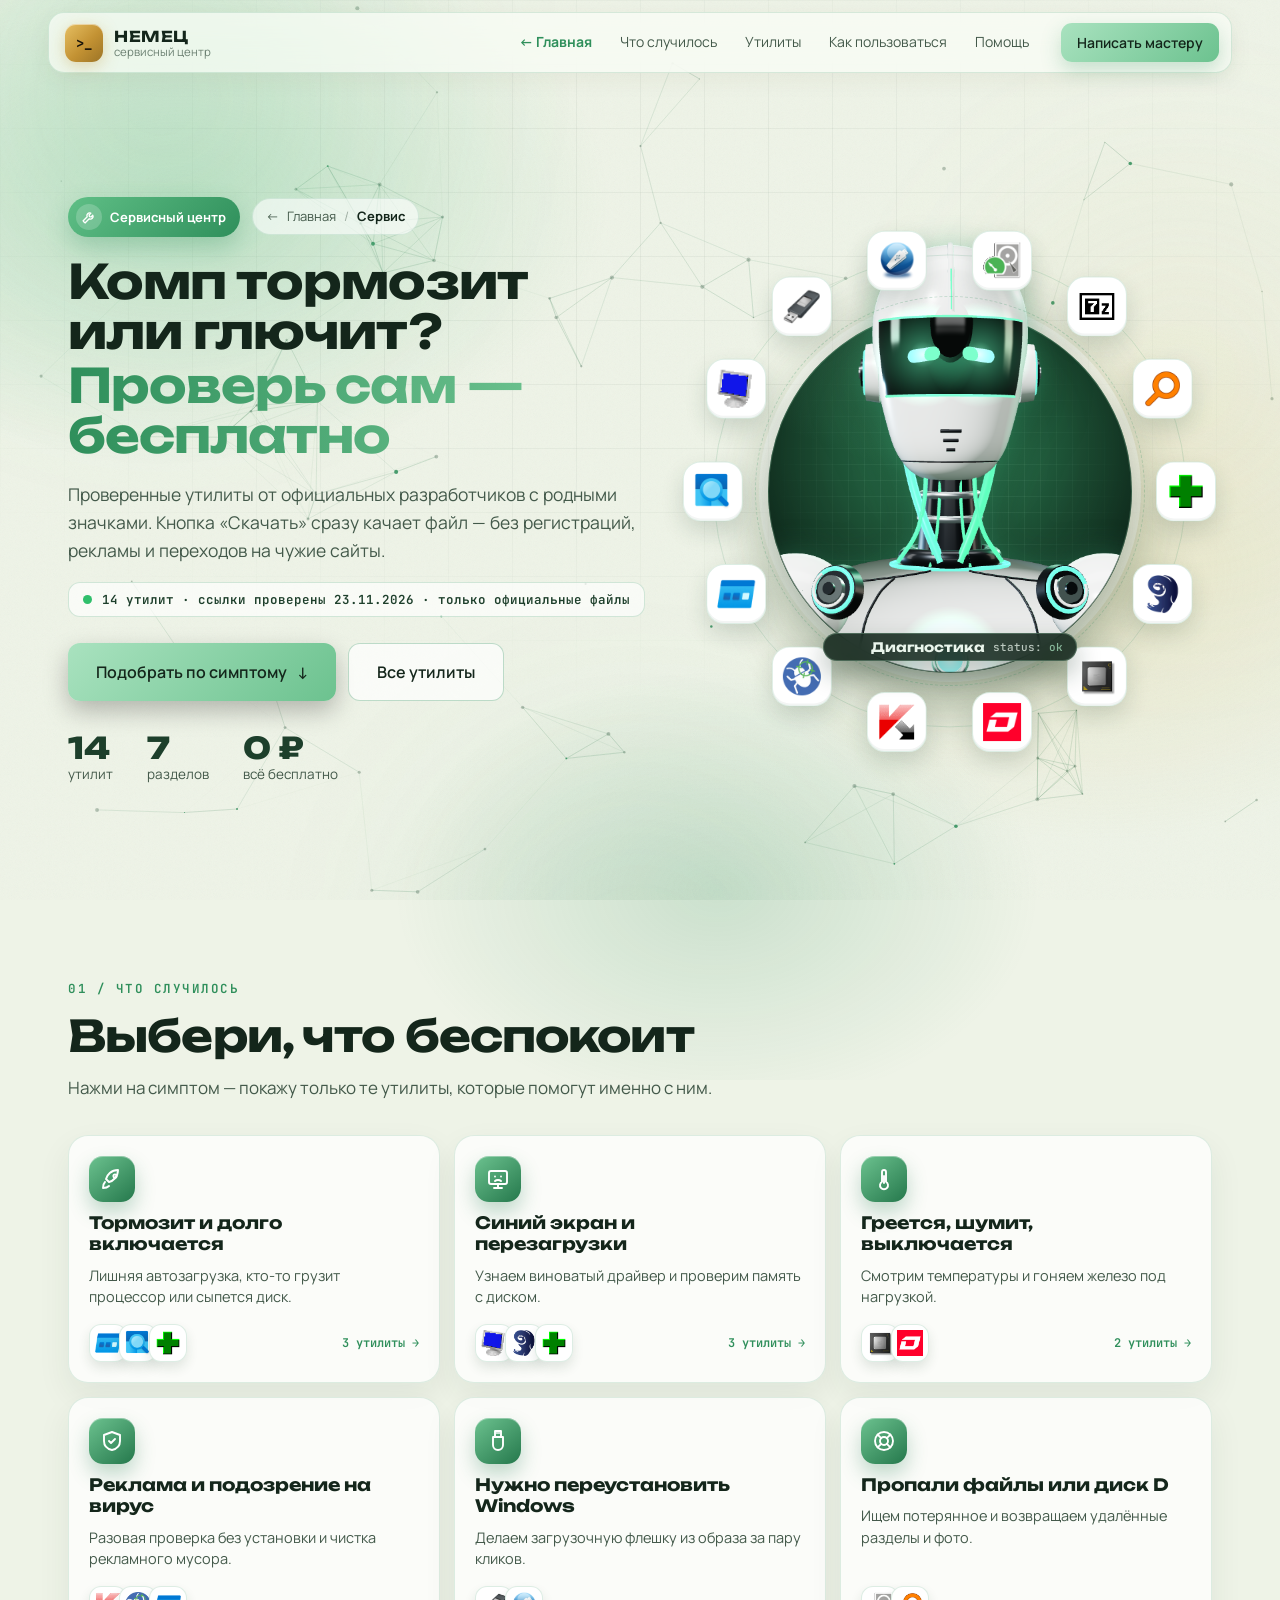
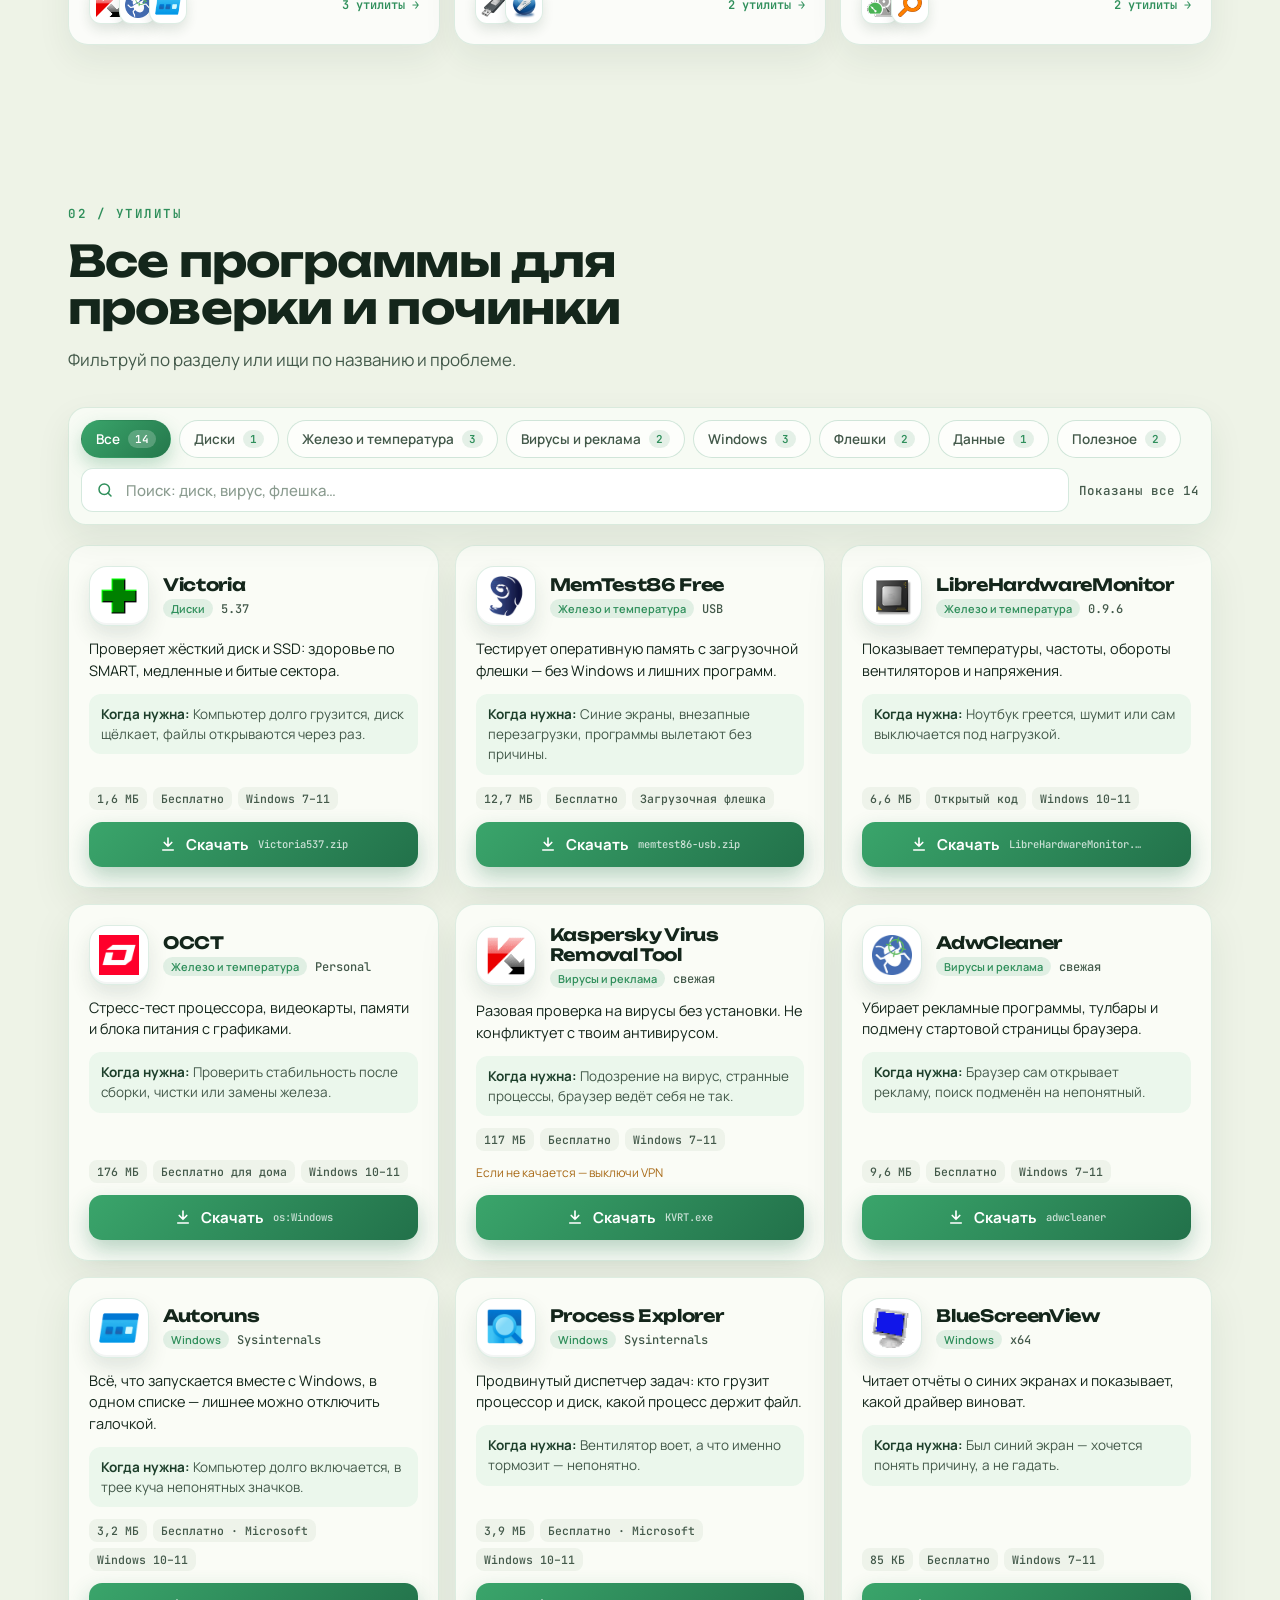
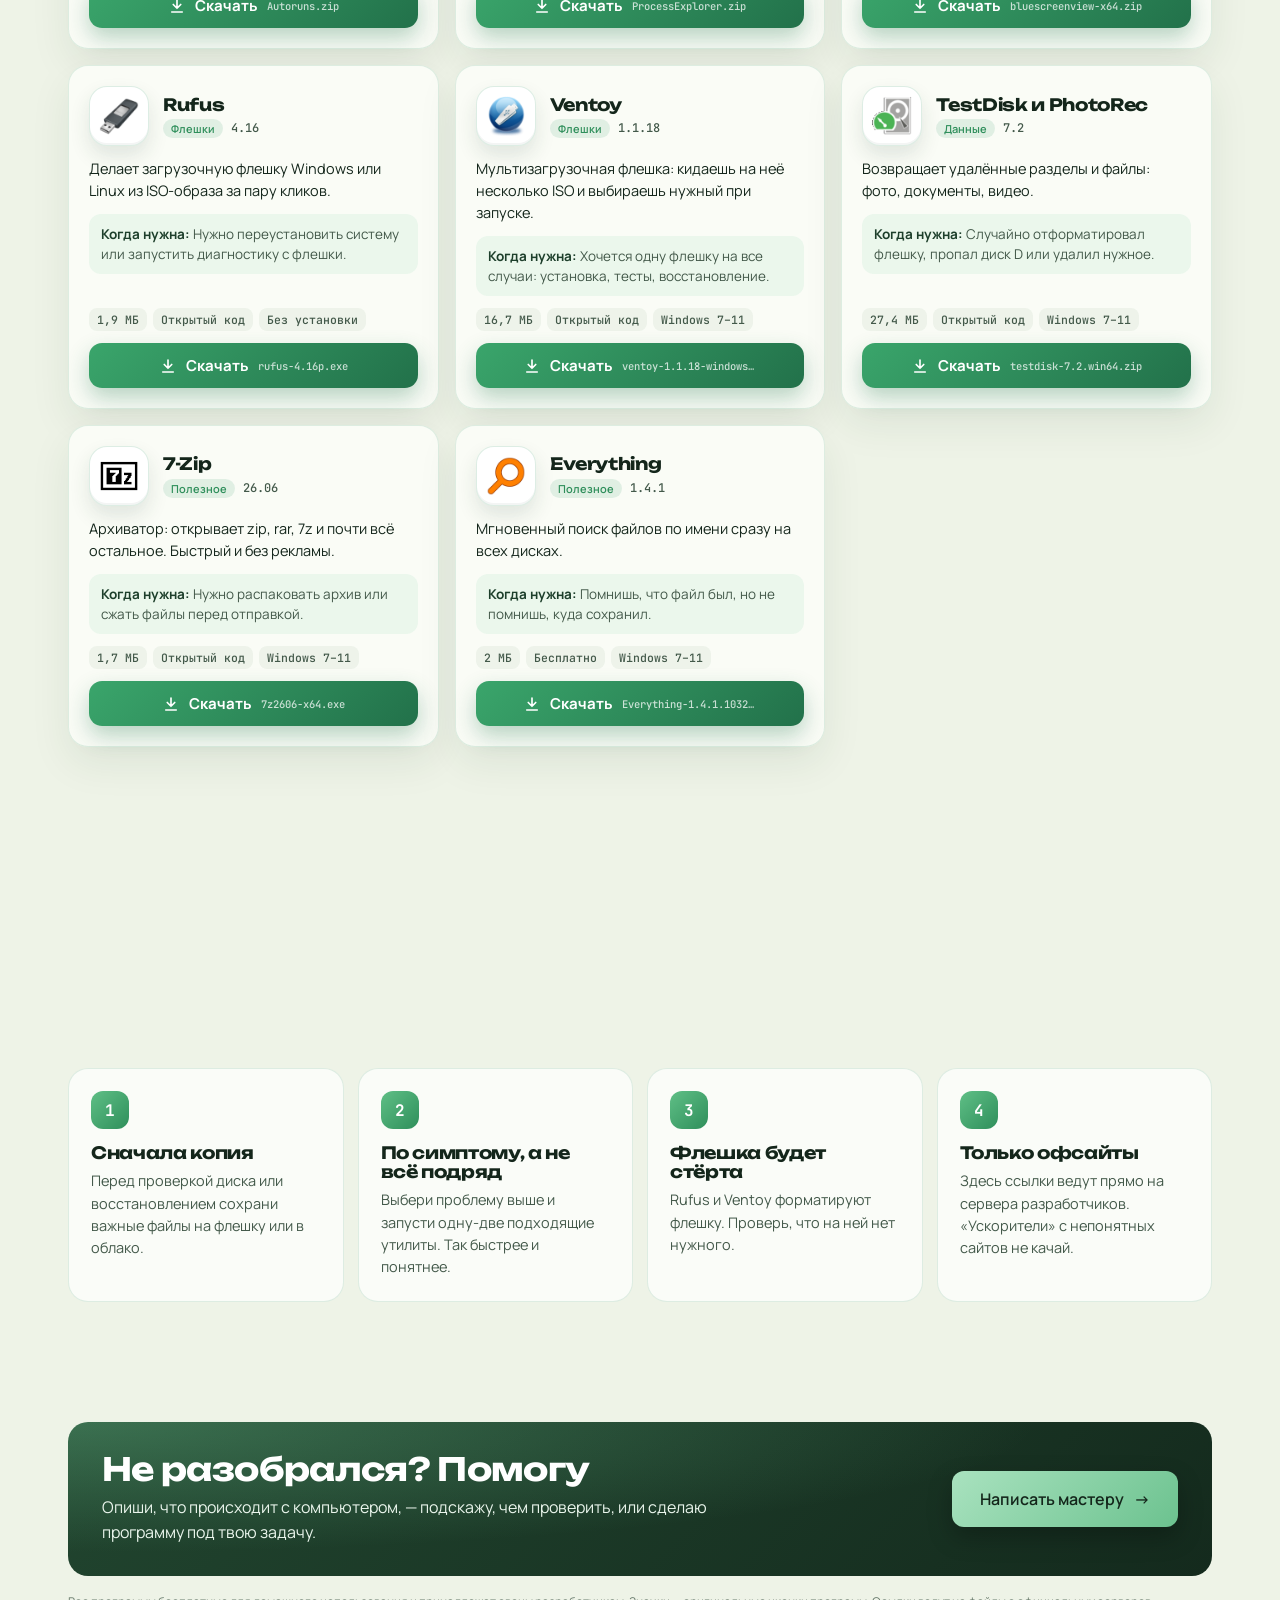
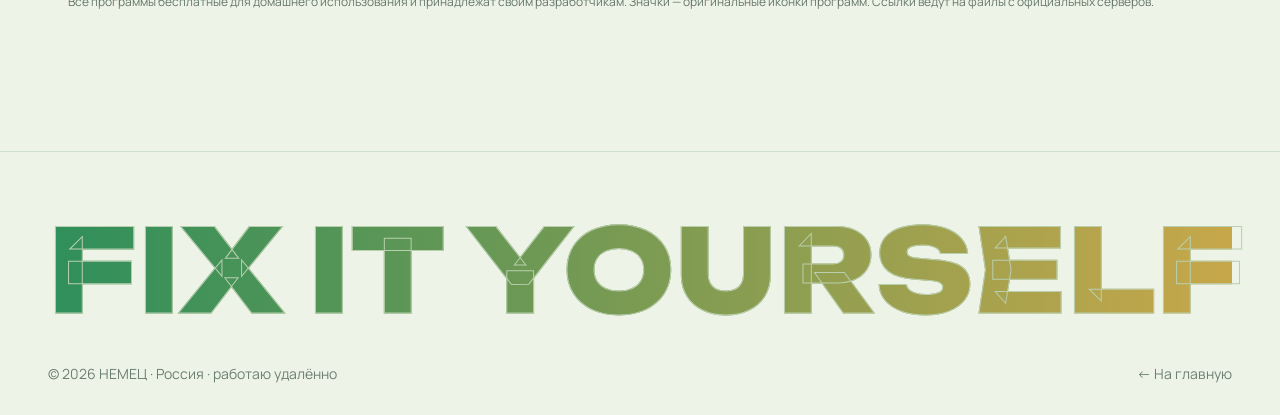
==== commit 56a150b4: "Широкие экраны: страница пропорционально масштабируется (2К, 4К, 21:9), контейнер шире; поправки коо" ====
--- a/service.html
+++ b/service.html
@@ -15,6 +15,7 @@
   <link rel="stylesheet" href="css/theme-light.css">
   <link rel="stylesheet" href="css/blocks.css">
   <link rel="stylesheet" href="css/service-page.css">
+  <script src="js/fit.js"></script>
 </head>
 <body class="svcp">
 
--- a/css/main.css
+++ b/css/main.css
@@ -119,3 +119,7 @@
   *,*::before,*::after{animation-duration:.01ms!important;animation-iteration-count:1!important;transition-duration:.01ms!important}
   .reveal{opacity:1;transform:none;filter:none}
 }
+
+/* ---------- широкие экраны: js/fit.js масштабирует страницу и ставит классы is-wide / is-ultrawide ---------- */
+.is-wide .faq{max-width:none;grid-template-columns:repeat(2,minmax(0,1fr));align-items:start}
+.is-ultrawide .svc__grid{grid-template-columns:repeat(4,minmax(0,1fr))}
--- a/css/sections.css
+++ b/css/sections.css
@@ -1,5 +1,5 @@
 /* ================= ГЕРОЙ ================= */
-.hero{position:relative;max-width:var(--max);margin:0 auto;min-height:100vh;min-height:100svh;padding:calc(var(--ticker-h) + 130px) var(--gutter) 90px;display:grid;grid-template-columns:1.1fr .9fr;gap:48px;align-items:center}
+.hero{position:relative;max-width:var(--max);margin:0 auto;min-height:calc(100vh / var(--vz,1));min-height:calc(100svh / var(--vz,1));padding:calc(var(--ticker-h) + 130px) var(--gutter) 90px;display:grid;grid-template-columns:1.1fr .9fr;gap:48px;align-items:center}
 .hero__title{font-size:clamp(32px,4.2vw,62px);font-weight:800;margin:22px 0 22px}
 .hero__title .line{display:block}
 .hero__sub{font-size:clamp(16px,1.5vw,19px);color:var(--tx2);max-width:560px}
--- a/css/service-page.css
+++ b/css/service-page.css
@@ -32,7 +32,7 @@
 .sp-head p{margin-top:14px;font-size:17px;color:var(--sv-tx2)}
 
 /* ---------- герой ---------- */
-.sph{display:grid;grid-template-columns:minmax(0,1.05fr) minmax(0,.95fr);gap:40px;align-items:center;min-height:min(900px,100svh);padding-top:112px;padding-bottom:30px}
+.sph{display:grid;grid-template-columns:minmax(0,1.05fr) minmax(0,.95fr);gap:40px;align-items:center;min-height:min(900px,calc(100svh / var(--vz,1)));padding-top:112px;padding-bottom:30px}
 .sph__top{display:flex;align-items:center;flex-wrap:wrap;gap:10px 12px;margin-bottom:20px}
 .sph__top .svc__badge{margin:0}
 .sph__crumb{display:inline-flex;align-items:center;gap:8px;padding:7px 13px;border-radius:99px;font-size:13px;color:var(--sv-tx2);background:rgba(255,255,255,.6);border:1px solid rgba(47,143,91,.14);transition:background .2s,color .2s}
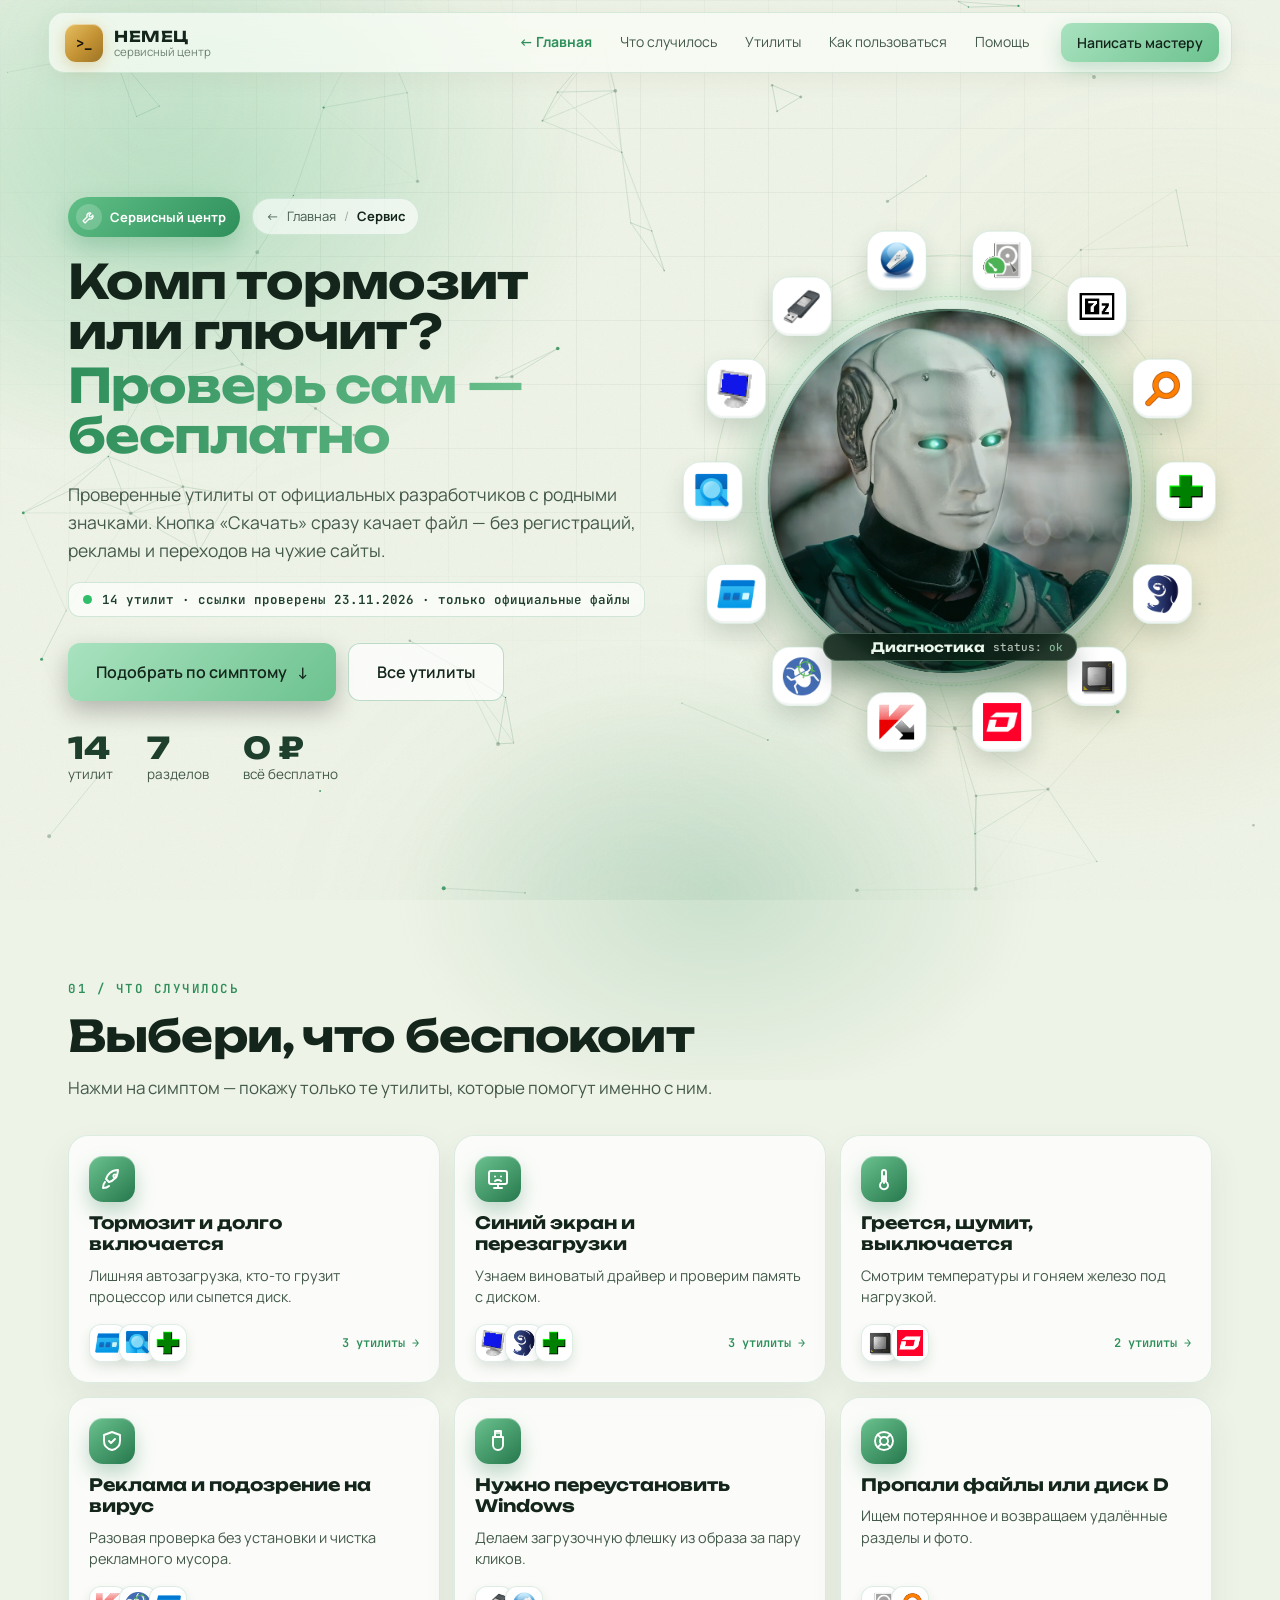
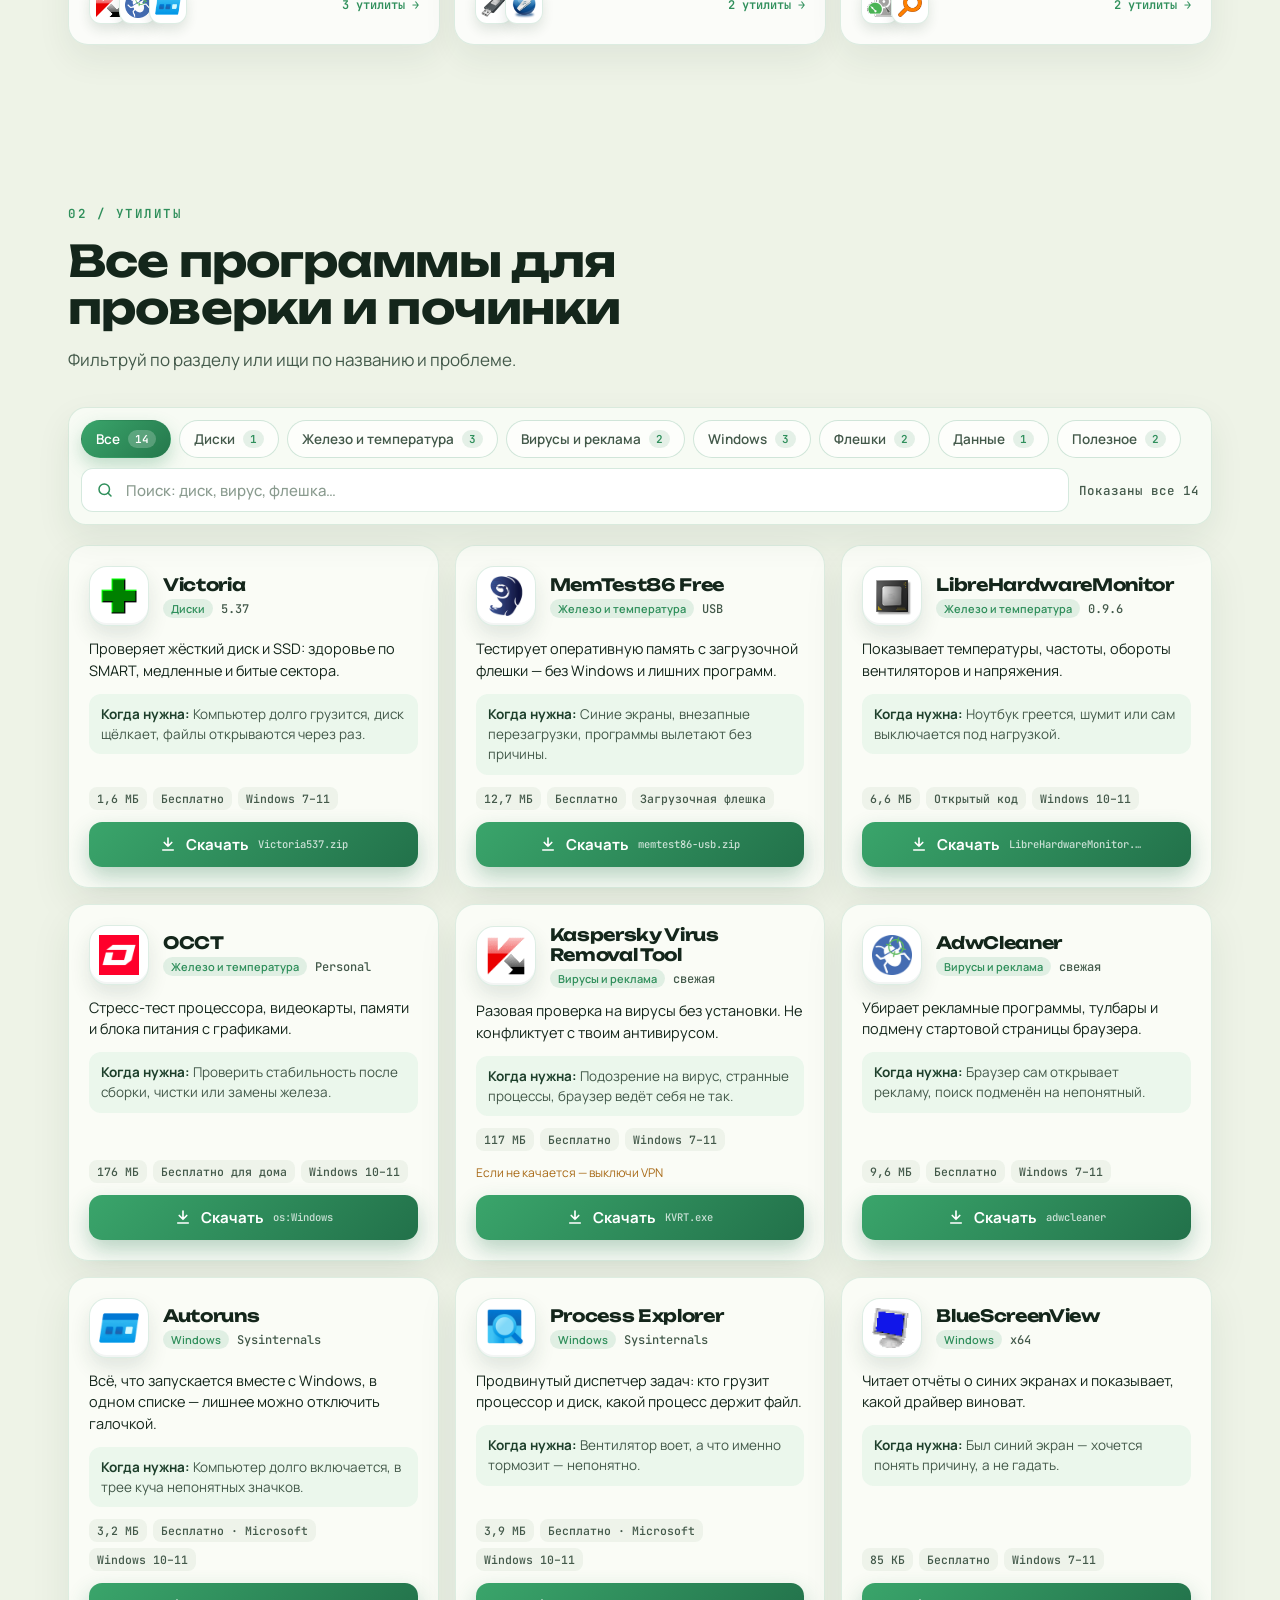
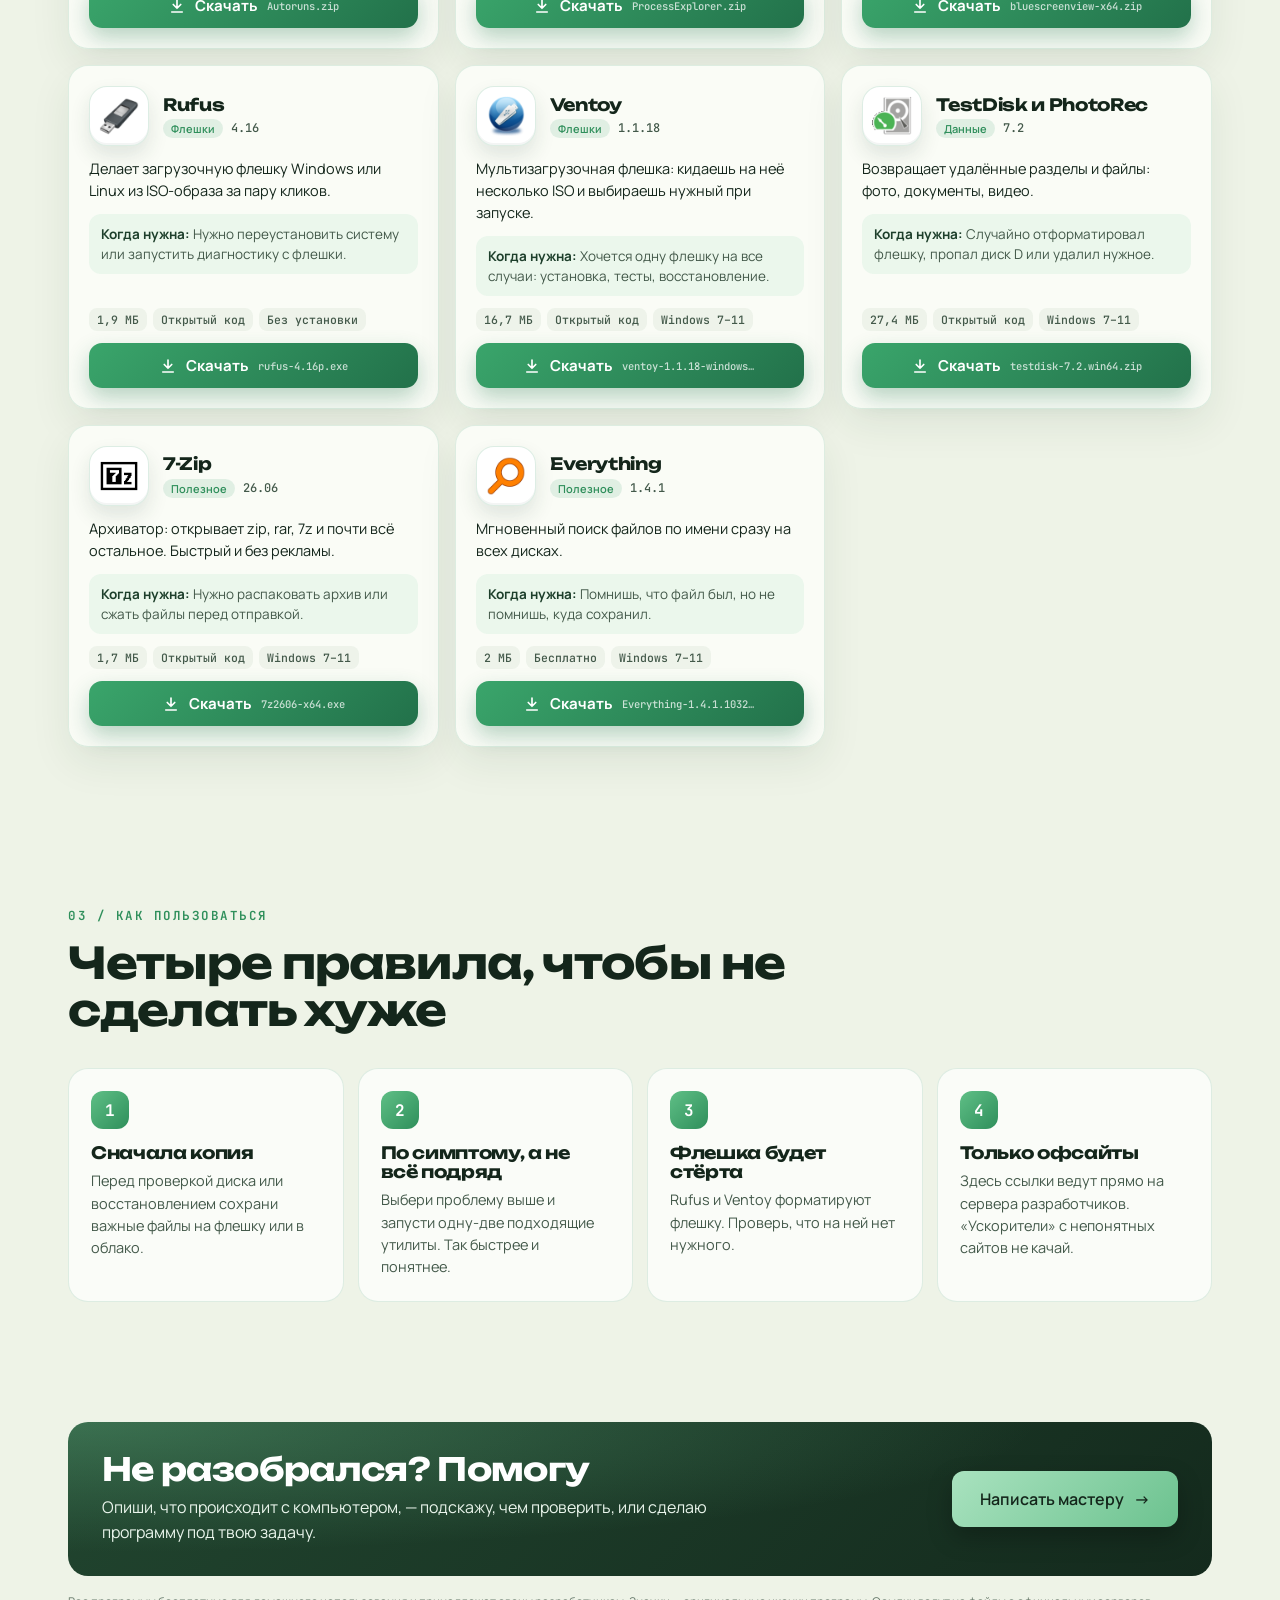
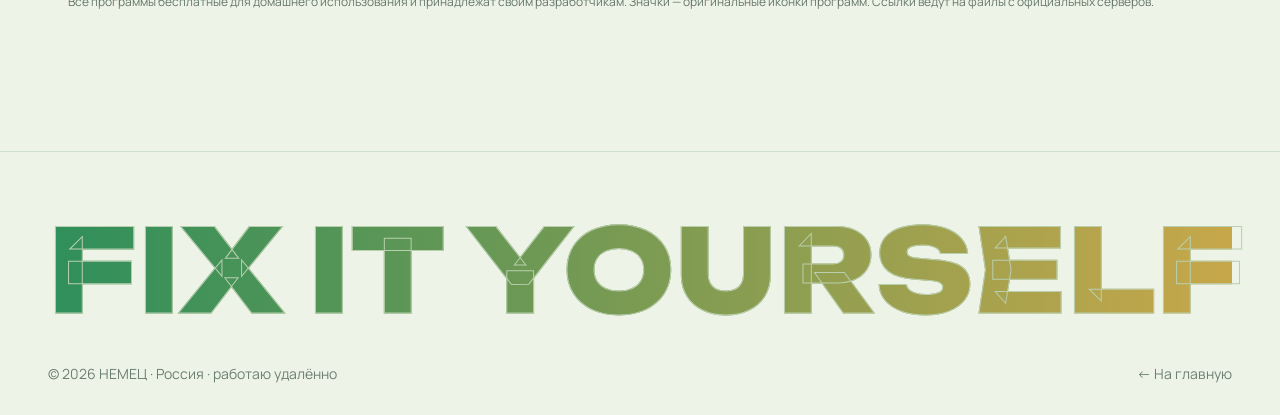
==== commit f6e47aab: "Сервис: портрет андроида в центре орбиты (фото Pexels, автор igovar) — наклон за курсором и к значку" ====
--- a/service.html
+++ b/service.html
@@ -73,8 +73,11 @@
   <div class="sph__visual reveal" aria-label="Значки утилит">
     <div class="orb">
       <div class="orb__glow" aria-hidden="true"></div>
-      <div class="orb__disc" aria-hidden="true"><i class="orb__scan"></i></div>
-      <div class="orb__bot" id="svcBot" aria-hidden="true"></div>
+      <div class="orb__disc" id="svcBot" aria-hidden="true">
+        <img class="orb__img" src="assets/svc/android.webp" alt="" width="1000" height="1000" decoding="async">
+        <i class="orb__grade"></i><i class="orb__scan"></i><i class="orb__sweep"></i>
+        <i class="orb__eye" style="--x:45.6%;--y:37.1%"></i><i class="orb__eye" style="--x:61.3%;--y:35.9%"></i>
+      </div>
       <div class="orb__ring orb__ring--1" aria-hidden="true"></div>
       <div class="orb__ring orb__ring--2"><div class="orb__spin" id="orbR2"></div></div>
       <div class="orb__core">
--- a/css/main.css
+++ b/css/main.css
@@ -121,5 +121,4 @@
 }
 
 /* ---------- широкие экраны: js/fit.js масштабирует страницу и ставит классы is-wide / is-ultrawide ---------- */
-.is-wide .faq{max-width:none;grid-template-columns:repeat(2,minmax(0,1fr));align-items:start}
 .is-ultrawide .svc__grid{grid-template-columns:repeat(4,minmax(0,1fr))}
--- a/css/service-page.css
+++ b/css/service-page.css
@@ -147,20 +147,26 @@
 .svcp .footer__big{-webkit-text-stroke:1px #b9cfae;background-image:linear-gradient(90deg,#2f8f5b,#c7a74a)}
 .svcp .to-top:hover{color:var(--sv-acc)}
 
-/* центр орбиты: тёмно-зелёный диск-«портал», из которого выглядывает андроид (js/service-robot.js) */
-.orb__disc{position:absolute;left:50%;top:50%;width:calc(var(--S) * .7);height:calc(var(--S) * .7);transform:translate(-50%,-50%);border-radius:50%;overflow:hidden;z-index:1;
-  background:radial-gradient(circle at 50% 36%,#2f8558 0%,#1b4a31 46%,#0d2419 100%);
-  box-shadow:0 30px 60px rgba(20,52,34,.36),inset 0 0 0 1px rgba(169,226,191,.22),inset 0 -40px 70px rgba(0,0,0,.35),0 0 0 9px rgba(255,255,255,.42)}
-.orb__disc::before{content:"";position:absolute;inset:0;background:repeating-linear-gradient(0deg,rgba(169,226,191,.08) 0 1px,transparent 1px 16px),repeating-linear-gradient(90deg,rgba(169,226,191,.08) 0 1px,transparent 1px 16px);
-  -webkit-mask-image:radial-gradient(circle,#000 25%,transparent 70%);mask-image:radial-gradient(circle,#000 25%,transparent 70%)}
-.orb__scan{position:absolute;inset:0;border-radius:50%;background:conic-gradient(from 0deg,transparent 0 290deg,rgba(120,230,170,.22) 350deg,transparent 360deg);animation:orbSpin 5s linear infinite}
-.orb__bot{--D:calc(var(--S) * .7);position:absolute;left:50%;bottom:calc(50% - var(--D) / 2);width:var(--D);height:calc(var(--S) * .88);transform:translateX(-50%);z-index:2;pointer-events:none;
-  -webkit-mask-image:radial-gradient(circle calc(var(--D) / 2) at 50% calc(100% - var(--D) / 2),#000 calc(100% - 1.5px),transparent 100%),linear-gradient(#000,#000);
-  -webkit-mask-size:100% 100%,100% calc(100% - var(--D) / 2);-webkit-mask-position:center,top;-webkit-mask-repeat:no-repeat;
-  mask-image:radial-gradient(circle calc(var(--D) / 2) at 50% calc(100% - var(--D) / 2),#000 calc(100% - 1.5px),transparent 100%),linear-gradient(#000,#000);
-  mask-size:100% 100%,100% calc(100% - var(--D) / 2);mask-position:center,top;mask-repeat:no-repeat}
-.orb__bot canvas{display:block;width:100%;height:100%;opacity:0;transition:opacity .8s ease;filter:drop-shadow(0 0 14px rgba(85,240,176,.22)) drop-shadow(0 18px 24px rgba(5,20,12,.35))}
-.orb__bot.is-ready canvas{opacity:1}
+/* центр орбиты: круглый портрет андроида (фото: Pexels, автор igovar — бесплатная лицензия Pexels).
+   Живёт за счёт js/service-robot.js: наклон за курсором и к значку под мышью, свечение глаз, моргание. */
+.orb__disc{position:absolute;left:50%;top:50%;width:calc(var(--S) * .7);height:calc(var(--S) * .7);margin:calc(var(--S) * -.35) 0 0 calc(var(--S) * -.35);
+  border-radius:50%;overflow:hidden;z-index:1;background:#0d2419;transform:perspective(900px) rotateX(var(--rx,0deg)) rotateY(var(--ry,0deg));
+  box-shadow:0 30px 60px rgba(20,52,34,.36),0 0 0 9px rgba(255,255,255,.42),0 0 46px 6px rgba(85,240,176,.28),inset 0 0 0 1px rgba(169,226,191,.25);will-change:transform}
+.orb__img{position:absolute;left:-5%;top:-5%;width:110%;height:110%;max-width:none;object-fit:cover;opacity:0;transition:opacity .8s ease;
+  transform:translate(var(--px,0px),var(--py,0px)) scale(1.02);filter:saturate(1.1) hue-rotate(-32deg) contrast(1.07) brightness(1.03)}
+.orb__disc.is-ready .orb__img{opacity:1}
+.orb__grade{position:absolute;inset:0;pointer-events:none;
+  background:radial-gradient(circle at 50% 40%,transparent 42%,rgba(8,34,22,.62) 100%),linear-gradient(180deg,rgba(40,140,90,.10),rgba(6,26,17,.38))}
+.orb__disc::after{content:"";position:absolute;inset:0;border-radius:50%;pointer-events:none;box-shadow:inset 0 0 0 2px rgba(150,240,200,.35),inset 0 -30px 60px rgba(0,0,0,.3)}
+.orb__scan{position:absolute;inset:0;border-radius:50%;pointer-events:none;background:conic-gradient(from 0deg,transparent 0 300deg,rgba(130,240,190,.20) 352deg,transparent 360deg);animation:orbSpin 6s linear infinite;mix-blend-mode:screen}
+.orb__sweep{position:absolute;left:0;right:0;top:0;height:16%;pointer-events:none;mix-blend-mode:screen;opacity:0;
+  background:linear-gradient(180deg,transparent,rgba(120,255,200,.08) 40%,rgba(160,255,215,.55) 50%,rgba(120,255,200,.08) 60%,transparent);animation:orbSweep 5.5s ease-in-out infinite}
+@keyframes orbSweep{0%{transform:translateY(-120%);opacity:0}8%{opacity:1}42%{transform:translateY(640%);opacity:1}50%,100%{transform:translateY(640%);opacity:0}}
+.orb__eye{position:absolute;left:var(--x);top:var(--y);width:9%;height:9%;margin:-4.5% 0 0 -4.5%;border-radius:50%;pointer-events:none;mix-blend-mode:screen;
+  transform:translate(var(--px,0px),var(--py,0px));background:radial-gradient(circle,rgba(170,255,225,.95) 0 9%,rgba(80,240,175,.55) 22%,rgba(60,220,150,0) 66%);
+  animation:orbEye 2.6s ease-in-out infinite;transition:opacity .08s}
+.orb__disc.is-blink .orb__eye{opacity:0}
+@keyframes orbEye{50%{filter:brightness(1.35)}}
 
 /* ---------- адаптив ---------- */
 @media (max-width:1100px){
@@ -189,6 +195,6 @@
   .sph__stats b{font-size:24px}
 }
 @media (prefers-reduced-motion:reduce){
-  .orb__spin,.orb__tile,.orb__glow,.orb__pulse path,.orb__scan{animation:none}
+  .orb__spin,.orb__tile,.orb__glow,.orb__pulse path,.orb__scan,.orb__sweep,.orb__eye{animation:none}
   .orb__pulse path{stroke-dashoffset:0}
 }
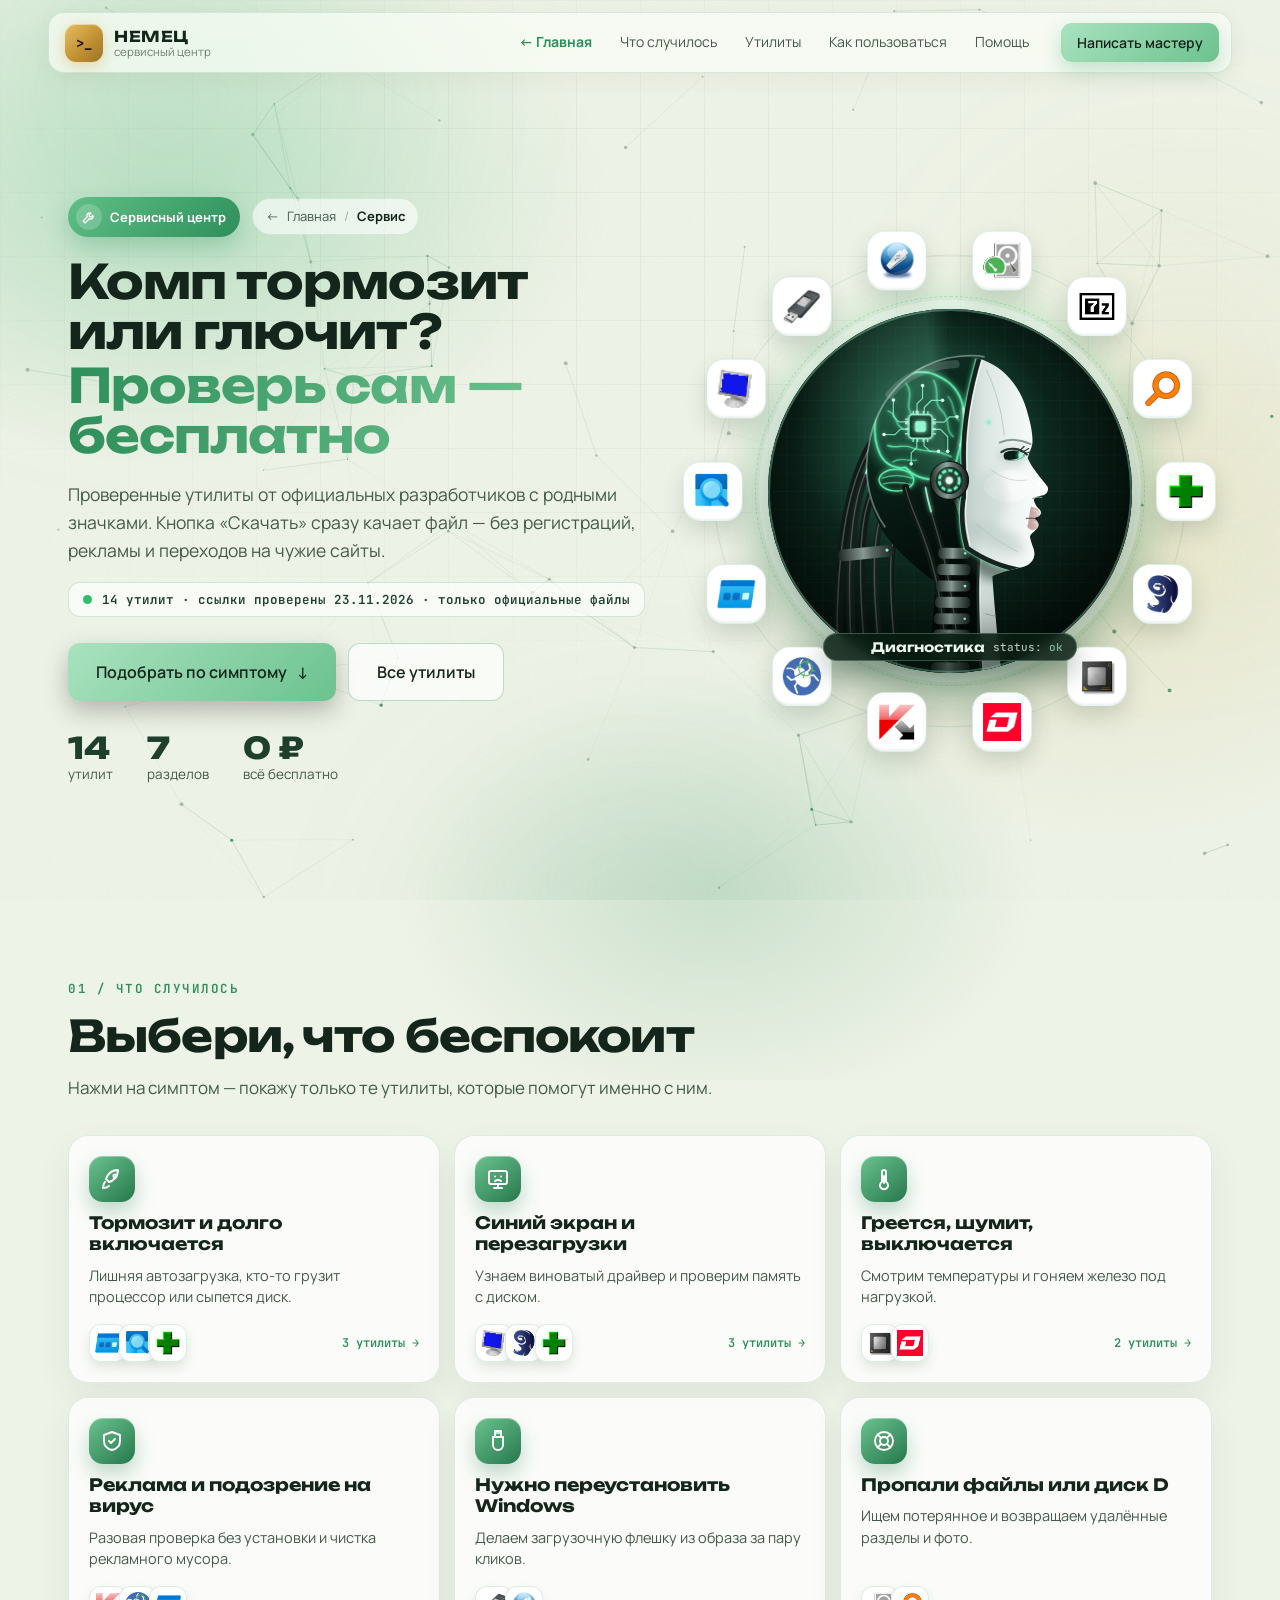
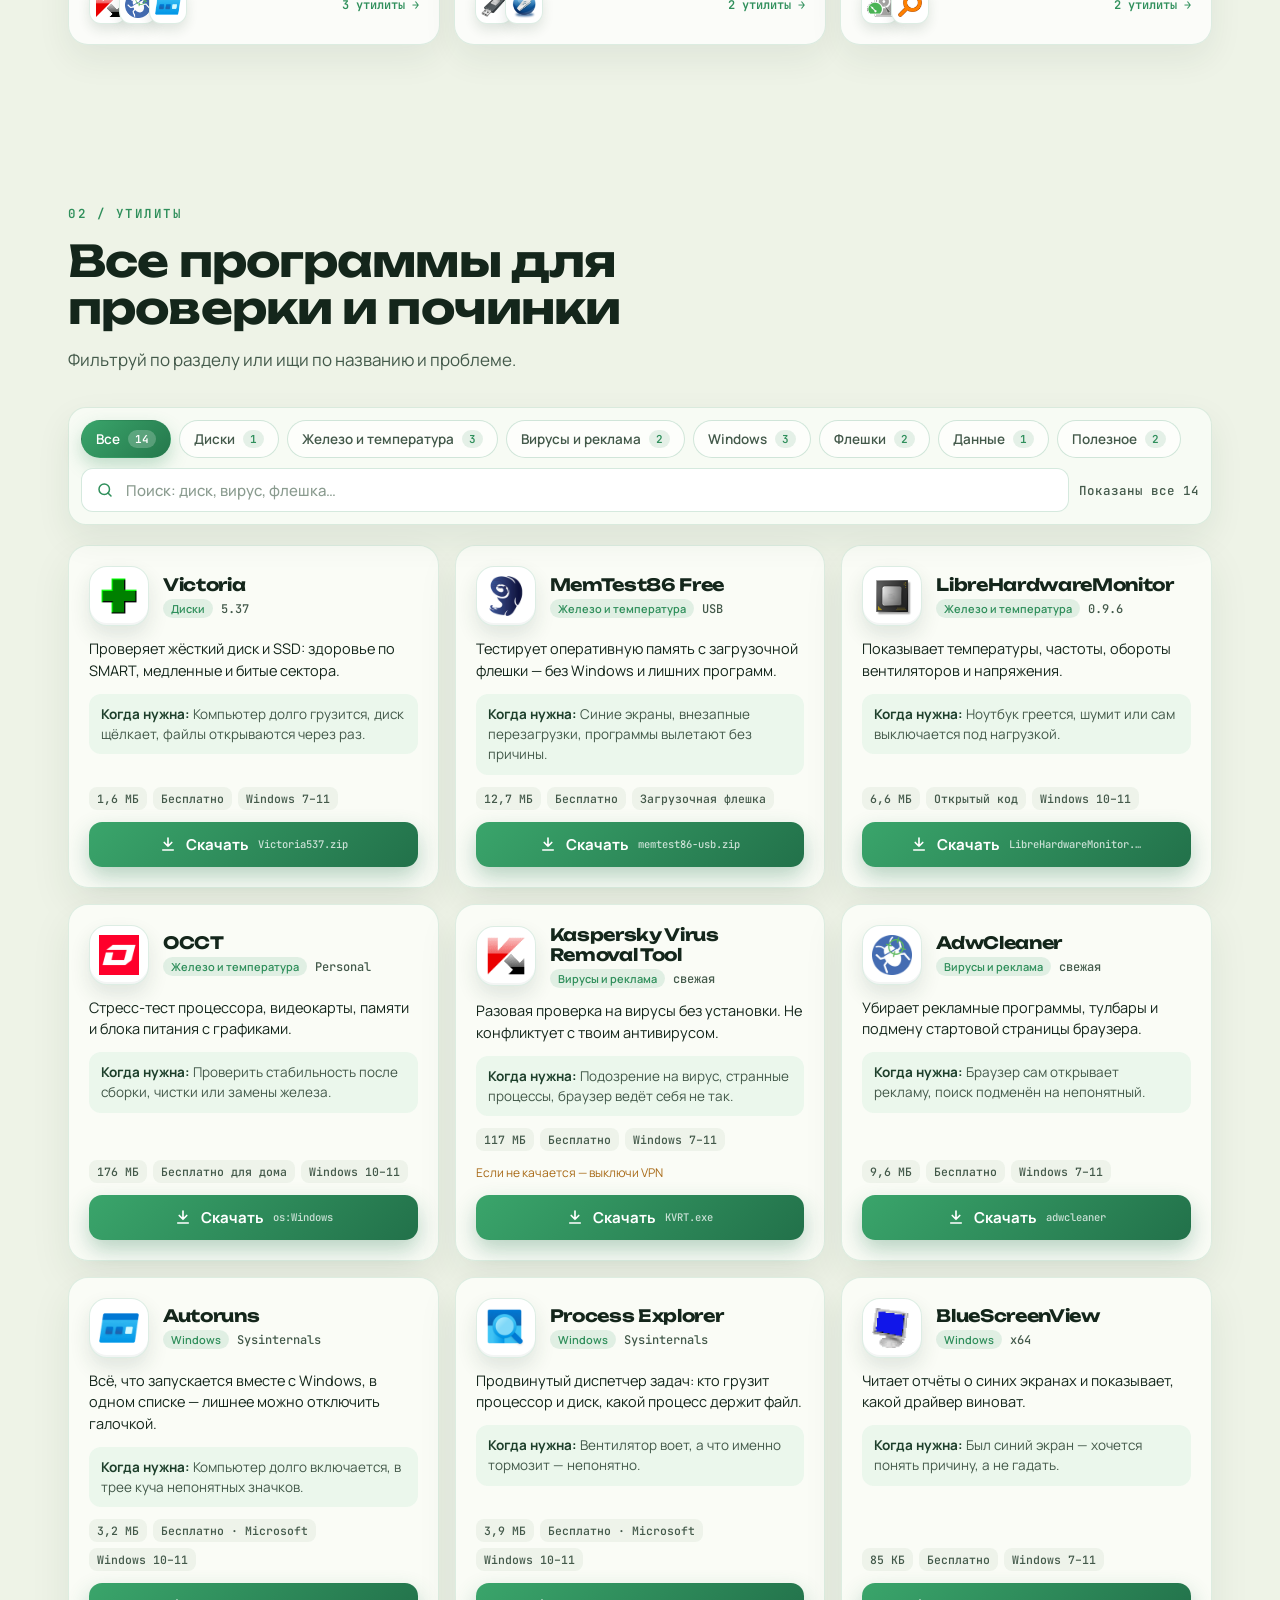
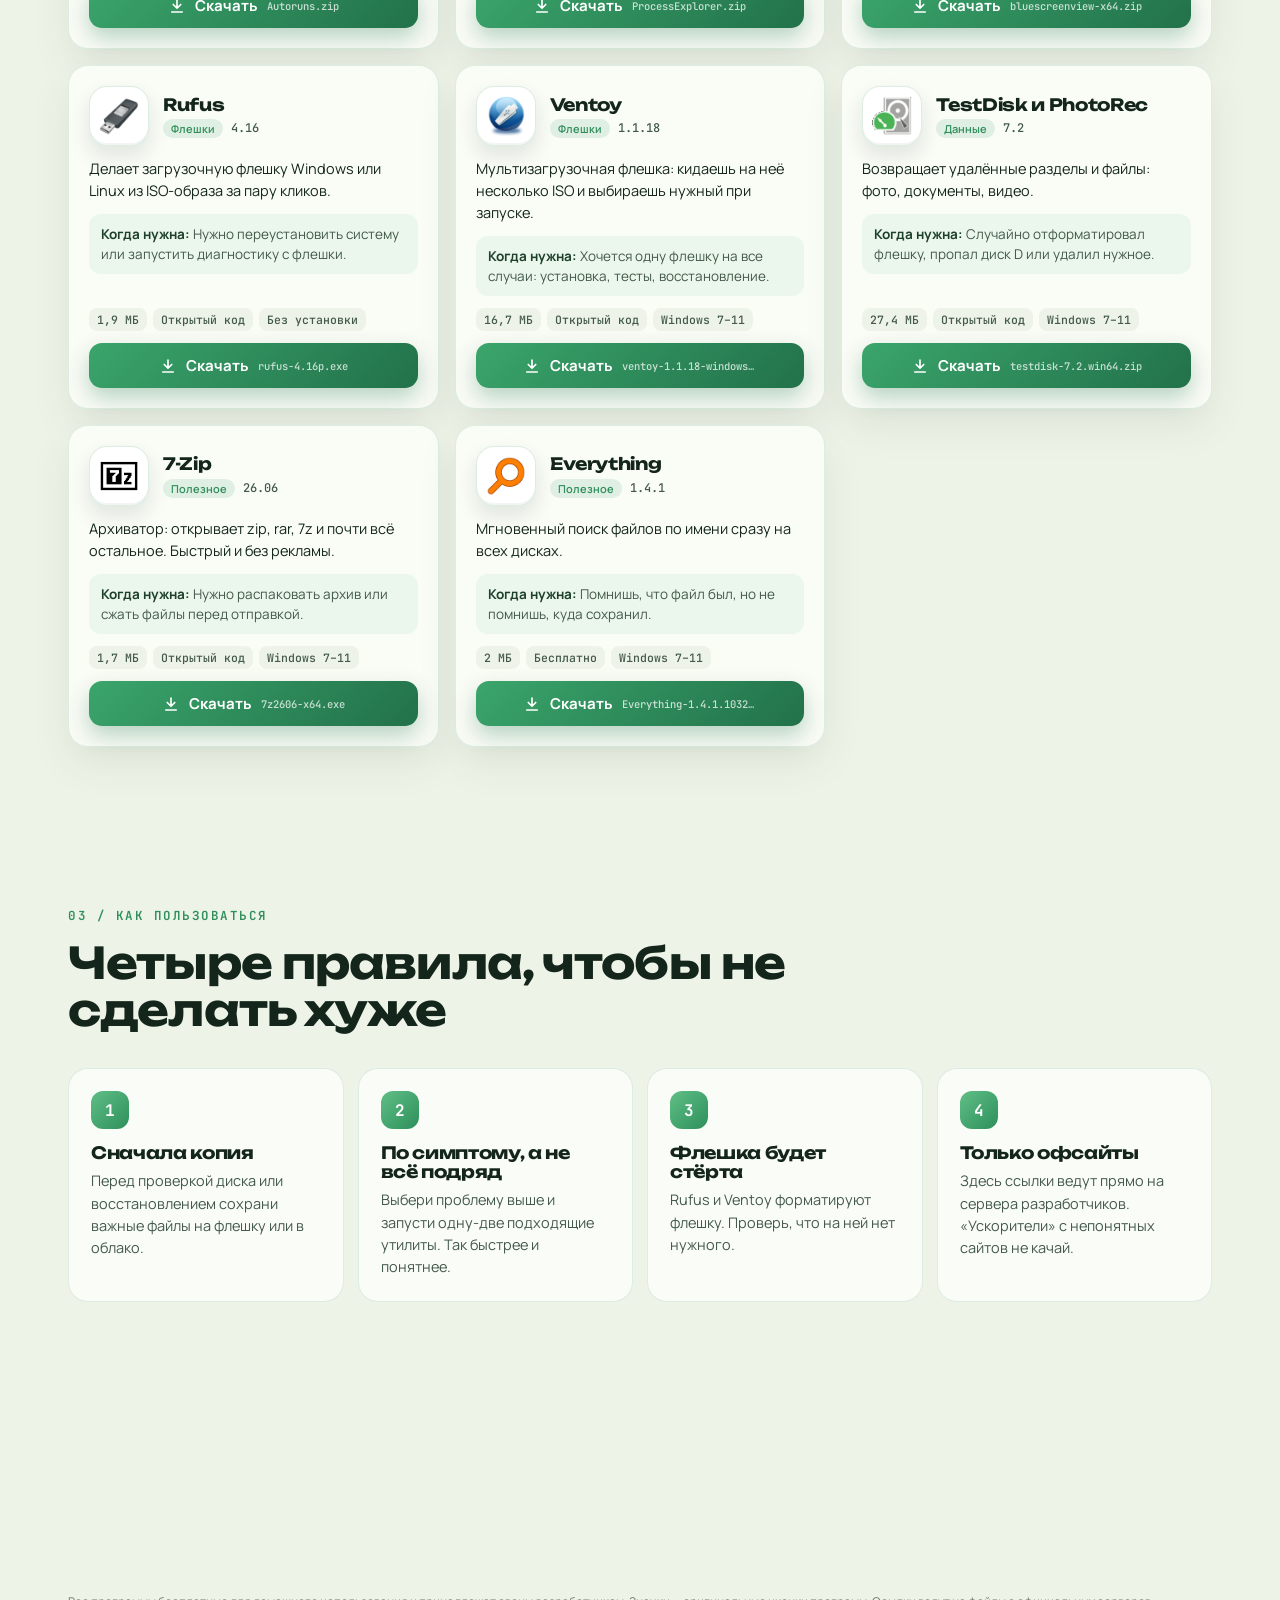
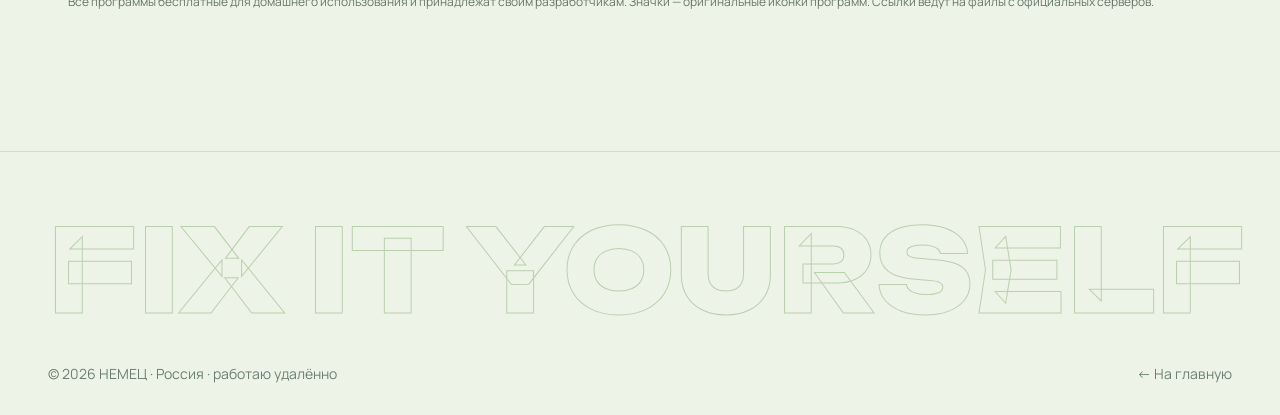
==== commit 1b6859a5: "Робот: ящик и подставка JS убраны с пути (робот вставал прямо в ящик); сервис: своя SVG-девушка-андр" ====
--- a/service.html
+++ b/service.html
@@ -74,9 +74,164 @@
     <div class="orb">
       <div class="orb__glow" aria-hidden="true"></div>
       <div class="orb__disc" id="svcBot" aria-hidden="true">
-        <img class="orb__img" src="assets/svc/android.webp" alt="" width="1000" height="1000" decoding="async">
+        <svg class="svb" viewBox="0 0 400 400" preserveAspectRatio="xMidYMid slice" aria-hidden="true" focusable="false">
+          <defs>
+            <radialGradient id="svbBg" cx="46%" cy="40%" r="64%"><stop offset="0" stop-color="#1a4a3b"/><stop offset=".55" stop-color="#0b231a"/><stop offset="1" stop-color="#040d09"/></radialGradient>
+            <radialGradient id="svbHalo" cx="50%" cy="50%" r="50%"><stop offset="0" stop-color="#6ff5bd" stop-opacity=".5"/><stop offset=".5" stop-color="#6ff5bd" stop-opacity=".14"/><stop offset="1" stop-color="#6ff5bd" stop-opacity="0"/></radialGradient>
+            <pattern id="svbGrid" width="20" height="20" patternUnits="userSpaceOnUse"><path d="M20 0H0V20" fill="none" stroke="#7ff0c0" stroke-opacity=".07"/></pattern>
+            <linearGradient id="svbSkin" x1="205" y1="0" x2="308" y2="0" gradientUnits="userSpaceOnUse"><stop offset="0" stop-color="#aebfb9"/><stop offset=".3" stop-color="#dbe6e2"/><stop offset=".75" stop-color="#f4f8f6"/><stop offset="1" stop-color="#ffffff"/></linearGradient>
+            <linearGradient id="svbNeckG" x1="0" y1="262" x2="0" y2="400" gradientUnits="userSpaceOnUse"><stop offset="0" stop-color="#7f948c"/><stop offset=".3" stop-color="#cfdcd7"/><stop offset="1" stop-color="#e9f0ed"/></linearGradient>
+            <radialGradient id="svbCheek" cx="264" cy="192" r="40" gradientUnits="userSpaceOnUse"><stop offset="0" stop-color="#fff"/><stop offset="1" stop-color="#fff" stop-opacity="0"/></radialGradient>
+            <linearGradient id="svbCav" x1="110" y1="60" x2="230" y2="270" gradientUnits="userSpaceOnUse"><stop offset="0" stop-color="#0e3326"/><stop offset="1" stop-color="#030a07"/></linearGradient>
+            <linearGradient id="svbMetal" x1="0" y1="0" x2="1" y2="0"><stop offset="0" stop-color="#1e2925"/><stop offset=".45" stop-color="#8a9a94"/><stop offset=".6" stop-color="#5e6d67"/><stop offset="1" stop-color="#18211e"/></linearGradient>
+            <linearGradient id="svbLip" x1="283" y1="0" x2="300" y2="0" gradientUnits="userSpaceOnUse"><stop offset="0" stop-color="#a98583"/><stop offset="1" stop-color="#dcb6b1"/></linearGradient>
+            <filter id="svbGlow" x="-60%" y="-60%" width="220%" height="220%"><feGaussianBlur stdDeviation="2.4" result="b"/><feMerge><feMergeNode in="b"/><feMergeNode in="SourceGraphic"/></feMerge></filter>
+            <filter id="svbBlur" x="-30%" y="-30%" width="160%" height="160%"><feGaussianBlur stdDeviation="5"/></filter>
+            <clipPath id="svbClip"><path id="svbSil" d="M176 410C178 372 181 336 184 300C170 290 146 272 128 248C108 220 104 178 110 146C118 102 148 66 194 54C236 44 270 70 282 108C287 124 290 138 289 147C288 153 285 158 284 163C290 176 300 186 306 194C308 198 305 203 300 204C296 205 292 206 291 209C292 213 294 216 296 218C300 221 300 225 296 227L291 229C296 232 298 236 295 240C292 244 288 246 287 249C288 256 292 262 292 268C292 276 286 281 278 283C266 286 254 289 246 293C248 320 252 362 258 410Z"/></clipPath>
+          </defs>
+          <rect width="400" height="400" fill="url(#svbBg)"/>
+          <rect width="400" height="400" fill="url(#svbGrid)"/>
+          <circle class="svb__halo" cx="168" cy="136" r="140" fill="url(#svbHalo)"/>
+
+          <g class="svb__head">
+            <!-- кабели-«волосы» -->
+            <g class="svb__hair" fill="none" stroke-linecap="round">
+              <path d="M124 132C92 170 70 250 78 420" stroke="#121a17" stroke-width="10"/>
+              <path d="M116 162C90 200 84 280 96 420" stroke="#16201c" stroke-width="9"/>
+              <path d="M118 192C98 226 98 300 112 420" stroke="#121a17" stroke-width="8"/>
+              <path d="M128 218C112 250 116 320 128 420" stroke="#16201c" stroke-width="7"/>
+              <path d="M142 238C130 270 136 340 146 420" stroke="#121a17" stroke-width="6"/>
+              <g stroke="#6d827a" stroke-width="1.6" opacity=".55">
+                <path d="M122 136C91 173 70 250 77 420"/><path d="M114 166C89 202 83 280 95 420"/><path d="M116 195C97 228 97 300 111 420"/><path d="M126 221C111 252 115 320 127 420"/><path d="M140 241C129 272 135 340 145 420"/>
+              </g>
+              <path class="svb__pl svb__pl--hair" pathLength="100" d="M116 162C90 200 84 280 96 420" stroke="#8ff7cf" stroke-width="2" filter="url(#svbGlow)" style="--d:-.8s"/>
+              <path class="svb__pl svb__pl--hair" pathLength="100" d="M128 218C112 250 116 320 128 420" stroke="#8ff7cf" stroke-width="1.8" filter="url(#svbGlow)" style="--d:-2s"/>
+              <rect x="76" y="262" width="62" height="13" rx="6.5" fill="url(#svbMetal)" transform="rotate(-6 107 268)"/>
+              <circle class="svb__led" cx="130" cy="265" r="1.8" fill="#7ff5c6" style="--d:-.3s"/>
+            </g>
+
+            <!-- основа силуэта: полость -->
+            <use href="#svbSil" fill="url(#svbCav)"/>
+
+            <g clip-path="url(#svbClip)">
+              <!-- мозг-микросхема -->
+              <circle cx="166" cy="132" r="62" fill="#5ff0b0" opacity=".17" filter="url(#svbBlur)"/>
+              <g class="svb__cortex" fill="none" stroke="#5ff0b0" stroke-width="1.6" stroke-linecap="round" filter="url(#svbGlow)">
+                <path d="M210 150C220 120 214 86 186 74C168 64 140 70 128 90C114 108 112 140 122 160C128 172 140 176 150 174C160 186 182 192 196 182C206 176 206 162 210 150Z" stroke-width="2"/>
+                <path d="M150 82C160 96 146 106 158 118" opacity=".7"/>
+                <path d="M180 78C188 92 178 102 190 112C200 122 192 132 202 140" opacity=".7"/>
+                <path d="M130 112C142 116 136 128 148 132" opacity=".7"/>
+                <path d="M200 162C186 154 172 158 156 152C146 148 138 154 130 150" opacity=".8"/>
+                <path d="M136 168C146 162 152 168 162 166" opacity=".6"/>
+                <path d="M196 96C204 104 200 114 208 122" opacity=".6"/>
+                <ellipse cx="140" cy="188" rx="19" ry="12" stroke-width="1.6"/>
+                <path d="M124 186C134 182 146 182 158 186M126 192C136 190 146 190 156 193" opacity=".6"/>
+              </g>
+              <g fill="none" stroke="#7ff5c6" stroke-width="1.3" stroke-linejoin="round" opacity=".85">
+                <path d="M177 124H192L198 118H206"/><path d="M177 132H188L196 140V156"/>
+                <path d="M155 124H142L136 118V100"/><path d="M155 132H144L138 138H126"/>
+                <path d="M162 117V104L168 98V84"/><path d="M170 117V108L178 100H190"/>
+                <path d="M162 139V152L156 158V170"/><path d="M170 139V150L176 156H186"/>
+              </g>
+              <g fill="#bdfbe1">
+                <circle cx="206" cy="118" r="2"/><circle cx="196" cy="156" r="2"/><circle cx="136" cy="100" r="2"/><circle cx="126" cy="138" r="2"/>
+                <circle cx="168" cy="84" r="2"/><circle cx="190" cy="100" r="2"/><circle cx="156" cy="170" r="2"/><circle cx="186" cy="156" r="2"/>
+              </g>
+              <g fill="none" stroke="#eafff5" stroke-width="2.2" stroke-linecap="round" filter="url(#svbGlow)">
+                <path class="svb__pl" pathLength="100" d="M177 124H192L198 118H206" style="--d:-.2s"/>
+                <path class="svb__pl" pathLength="100" d="M155 132H144L138 138H126" style="--d:-1.1s"/>
+                <path class="svb__pl" pathLength="100" d="M162 117V104L168 98V84" style="--d:-1.9s"/>
+                <path class="svb__pl" pathLength="100" d="M170 139V150L176 156H186" style="--d:-.6s"/>
+                <path class="svb__pl" pathLength="100" d="M155 124H142L136 118V100" style="--d:-2.4s"/>
+                <path class="svb__pl" pathLength="100" d="M177 132H188L196 140V156" style="--d:-1.5s"/>
+                <path class="svb__pl" pathLength="100" d="M210 150C220 120 214 86 186 74C168 64 140 70 128 90C114 108 112 140 122 160C128 172 140 176 150 174C160 186 182 192 196 182C206 176 206 162 210 150Z" style="--d:-.4s;--t:7s"/>
+              </g>
+              <!-- ядро -->
+              <g class="svb__core">
+                <rect x="153" y="116" width="26" height="26" rx="4" fill="#0b2a1f" stroke="#8ff7cf" stroke-width="1.6" filter="url(#svbGlow)"/>
+                <rect x="160" y="123" width="12" height="12" rx="2" fill="#8ff7cf" filter="url(#svbGlow)"/>
+                <path d="M158 116v-4M163 116v-4M169 116v-4M174 116v-4M158 142v4M163 142v4M169 142v4M174 142v4M153 121h-4M153 126h-4M153 132h-4M153 137h-4M179 121h4M179 126h4M179 132h4M179 137h4" stroke="#8ff7cf" stroke-width="1.4"/>
+              </g>
+              <!-- механика шеи -->
+              <g fill="none" stroke-linecap="round">
+                <path d="M150 196C160 240 192 262 198 420" stroke="#101814" stroke-width="8"/>
+                <path d="M172 196C178 236 204 272 212 420" stroke="#101814" stroke-width="7"/>
+                <path d="M150 196C160 240 192 262 198 420M172 196C178 236 204 272 212 420" stroke="#5a6d66" stroke-width="1.5" opacity=".6"/>
+                <path class="svb__pl" pathLength="100" d="M172 196C178 236 204 272 212 420" stroke="#8ff7cf" stroke-width="1.8" filter="url(#svbGlow)" style="--d:-1.3s"/>
+              </g>
+              <g fill="url(#svbMetal)">
+                <rect x="186" y="262" width="36" height="12" rx="5"/><rect x="185" y="280" width="37" height="12" rx="5"/><rect x="184" y="298" width="38" height="12" rx="5"/>
+                <rect x="183" y="316" width="39" height="12" rx="5"/><rect x="182" y="334" width="40" height="12" rx="5"/><rect x="181" y="352" width="41" height="12" rx="5"/>
+                <rect x="180" y="370" width="42" height="12" rx="5"/><rect x="179" y="388" width="43" height="12" rx="5"/>
+              </g>
+              <g fill="#7ff5c6">
+                <circle class="svb__led" cx="216" cy="268" r="1.6" style="--d:-.2s"/><circle class="svb__led" cx="216" cy="304" r="1.6" style="--d:-.9s"/>
+                <circle class="svb__led" cx="216" cy="340" r="1.6" style="--d:-.5s"/><circle class="svb__led" cx="216" cy="376" r="1.6" style="--d:-1.2s"/>
+              </g>
+              <path d="M204 204L224 258" stroke="url(#svbMetal)" stroke-width="6" stroke-linecap="round"/>
+
+              <!-- шея (фарфор) -->
+              <path d="M232 262C228 300 230 350 236 420H330V262Z" fill="url(#svbNeckG)"/>
+              <path d="M232 262C228 300 230 350 236 420" fill="none" stroke="#1f2b27" stroke-width="3"/>
+              <path d="M234.5 268C231 302 233 350 239 420" fill="none" stroke="#fff" stroke-opacity=".5" stroke-width="1"/>
+              <path d="M238 334C250 338 262 338 272 336" fill="none" stroke="#9fb2ab" stroke-width="1"/>
+              <path d="M218 262C238 276 262 284 292 292V312C262 304 238 296 218 282Z" fill="#26342f" opacity=".45" filter="url(#svbBlur)"/>
+
+              <!-- лицевая пластина (фарфор) -->
+              <path d="M234 30C216 98 212 140 214 172V206C211 222 213 244 218 262C238 276 262 284 292 292L360 296V30Z" fill="url(#svbSkin)"/>
+              <ellipse cx="264" cy="194" rx="28" ry="17" fill="url(#svbCheek)" opacity=".75"/>
+              <ellipse cx="268" cy="161" rx="17" ry="9" fill="#8ea39b" opacity=".35" filter="url(#svbBlur)"/>
+              <ellipse cx="250" cy="250" rx="34" ry="13" fill="#8ea39b" opacity=".28" filter="url(#svbBlur)" transform="rotate(24 250 250)"/>
+              <ellipse cx="244" cy="206" rx="18" ry="30" fill="#9db0a9" opacity=".22" filter="url(#svbBlur)"/>
+              <path d="M296 190C301 194 304 197 303 200" fill="none" stroke="#fff" stroke-width="2.4" stroke-linecap="round" opacity=".9"/>
+              <path class="svb__seam" d="M231 40C213 98 209 140 211 172V206C208 222 210 244 215 263C235 277 259 285 280 289" fill="none" stroke="#6ff5bd" stroke-width="2" stroke-linejoin="round" filter="url(#svbGlow)" opacity=".75"/>
+              <path d="M234 40C216 98 212 140 214 172V206C211 222 213 244 218 262C238 276 262 284 282 287" fill="none" stroke="#17221e" stroke-width="5" stroke-linejoin="round"/>
+              <path d="M237 44C219 100 216 140 217.5 172V206C215 222 217 242 221.5 259" fill="none" stroke="#fff" stroke-opacity=".75" stroke-width="1.2"/>
+              <!-- швы панелей -->
+              <g fill="none" stroke="#a5b8b1" stroke-width="1" stroke-linecap="round">
+                <path d="M244 176C256 186 270 189 283 187" opacity=".55"/>
+                <path d="M238 66C250 92 256 116 258 138" opacity=".7"/>
+                <path d="M228 236C242 248 258 258 274 266" opacity=".6"/>
+              </g>
+              <circle class="svb__led" cx="241" cy="124" r="2.2" fill="#7ff5c6" filter="url(#svbGlow)" style="--d:-.7s"/>
+            </g>
+
+            <!-- порт на месте уха -->
+            <g>
+              <circle cx="198" cy="188" r="21" fill="url(#svbMetal)" stroke="#0b1310" stroke-width="1.5"/>
+              <circle cx="198" cy="188" r="15" fill="#06110d"/>
+              <circle class="svb__ring" cx="198" cy="188" r="11" fill="none" stroke="#6ff5bd" stroke-width="3" stroke-dasharray="4.6 2.6" filter="url(#svbGlow)"/>
+              <circle class="svb__core" cx="198" cy="188" r="4" fill="#dfffee" filter="url(#svbGlow)"/>
+            </g>
+
+            <!-- глаз, бровь, нос, губы -->
+            <path d="M253 146C263 141.5 276 142 287 147.5" fill="none" stroke="#6f847d" stroke-width="2.2" stroke-linecap="round" opacity=".8"/>
+            <path d="M259 157C266 153 275 154 281 159.5C275 164 266 166 259 164.5C257 162 257 159 259 157Z" fill="#0a1d16"/>
+            <ellipse class="svb__iris" cx="276.5" cy="160" rx="2.7" ry="4.4" fill="#9bf8d4" filter="url(#svbGlow)"/>
+            <path class="svb__lid" d="M257 151C266 149 277 150 284 158.5C276 165 266 167 258 165.5C255.5 162 255.5 154 257 151Z" fill="#e6eeeb"/>
+            <path d="M255 156.5C263 151 275 151.5 283 159" fill="none" stroke="#24322d" stroke-width="2.3" stroke-linecap="round"/>
+            <path d="M276 154L280 150.2M279.5 155.6L285 152.4M282 157.6L288 155.6" stroke="#24322d" stroke-width="1.3" stroke-linecap="round"/>
+            <path d="M260 165C267 167 275 165 281 160.5" fill="none" stroke="#8a9c96" stroke-width="1"/>
+            <path d="M290 207.5C293 205.5 297 205.2 300 206" fill="none" stroke="#8a9c96" stroke-width="1.2" stroke-linecap="round"/>
+            <path d="M288 216C296 218 300 222 296 227L291 229C296 232 298 236 295 240C291 243 286 242 284 238C286 233 286 222 288 216Z" fill="url(#svbLip)" opacity=".8"/>
+            <path d="M283 229H291" stroke="#5e4442" stroke-width="1.2" stroke-linecap="round"/>
+            <path d="M291 220C294 221 296 223 295.5 225M291.5 233C294 234 295.5 236 294.5 238" fill="none" stroke="#fff" stroke-opacity=".6" stroke-width="1.1" stroke-linecap="round"/>
+            <circle cx="279" cy="158" r=".9" fill="#fff" opacity=".9"/>
+
+            <!-- стеклянный купол черепа -->
+            <path d="M128 240C106 210 104 172 110 146C118 102 148 66 194 54C212 50 226 50 236 52" fill="none" stroke="#e8fff6" stroke-opacity=".38" stroke-width="2"/>
+            <path d="M132 94C150 72 176 62 204 60" fill="none" stroke="#fff" stroke-opacity=".16" stroke-width="9" stroke-linecap="round"/>
+            <!-- «данные» из мозга -->
+            <g fill="#9bf8d4">
+              <rect class="svb__bit" x="148" y="74" width="3" height="3" style="--d:0s"/>
+              <rect class="svb__bit" x="176" y="68" width="2.5" height="2.5" style="--d:-1.2s"/>
+              <rect class="svb__bit" x="198" y="84" width="3" height="3" style="--d:-2.3s"/>
+              <rect class="svb__bit" x="130" y="98" width="2.5" height="2.5" style="--d:-.6s"/>
+              <rect class="svb__bit" x="162" y="62" width="2" height="2" style="--d:-3s"/>
+            </g>
+          </g>
+        </svg>
         <i class="orb__grade"></i><i class="orb__scan"></i><i class="orb__sweep"></i>
-        <i class="orb__eye" style="--x:45.6%;--y:37.1%"></i><i class="orb__eye" style="--x:61.3%;--y:35.9%"></i>
       </div>
       <div class="orb__ring orb__ring--1" aria-hidden="true"></div>
       <div class="orb__ring orb__ring--2"><div class="orb__spin" id="orbR2"></div></div>
--- a/css/service-page.css
+++ b/css/service-page.css
@@ -147,26 +147,41 @@
 .svcp .footer__big{-webkit-text-stroke:1px #b9cfae;background-image:linear-gradient(90deg,#2f8f5b,#c7a74a)}
 .svcp .to-top:hover{color:var(--sv-acc)}
 
-/* центр орбиты: круглый портрет андроида (фото: Pexels, автор igovar — бесплатная лицензия Pexels).
-   Живёт за счёт js/service-robot.js: наклон за курсором и к значку под мышью, свечение глаз, моргание. */
+/* центр орбиты: девушка-андроид в профиль с мозгом-микросхемой — собственная SVG-иллюстрация (service.html).
+   Живёт за счёт CSS (импульсы по дорожкам, ядро, порт-«ухо», частицы) и js/service-robot.js (взгляд за курсором, моргание, «думает» при наведении на значок). */
 .orb__disc{position:absolute;left:50%;top:50%;width:calc(var(--S) * .7);height:calc(var(--S) * .7);margin:calc(var(--S) * -.35) 0 0 calc(var(--S) * -.35);
-  border-radius:50%;overflow:hidden;z-index:1;background:#0d2419;transform:perspective(900px) rotateX(var(--rx,0deg)) rotateY(var(--ry,0deg));
-  box-shadow:0 30px 60px rgba(20,52,34,.36),0 0 0 9px rgba(255,255,255,.42),0 0 46px 6px rgba(85,240,176,.28),inset 0 0 0 1px rgba(169,226,191,.25);will-change:transform}
-.orb__img{position:absolute;left:-5%;top:-5%;width:110%;height:110%;max-width:none;object-fit:cover;opacity:0;transition:opacity .8s ease;
-  transform:translate(var(--px,0px),var(--py,0px)) scale(1.02);filter:saturate(1.1) hue-rotate(-32deg) contrast(1.07) brightness(1.03)}
-.orb__disc.is-ready .orb__img{opacity:1}
-.orb__grade{position:absolute;inset:0;pointer-events:none;
-  background:radial-gradient(circle at 50% 40%,transparent 42%,rgba(8,34,22,.62) 100%),linear-gradient(180deg,rgba(40,140,90,.10),rgba(6,26,17,.38))}
-.orb__disc::after{content:"";position:absolute;inset:0;border-radius:50%;pointer-events:none;box-shadow:inset 0 0 0 2px rgba(150,240,200,.35),inset 0 -30px 60px rgba(0,0,0,.3)}
-.orb__scan{position:absolute;inset:0;border-radius:50%;pointer-events:none;background:conic-gradient(from 0deg,transparent 0 300deg,rgba(130,240,190,.20) 352deg,transparent 360deg);animation:orbSpin 6s linear infinite;mix-blend-mode:screen}
-.orb__sweep{position:absolute;left:0;right:0;top:0;height:16%;pointer-events:none;mix-blend-mode:screen;opacity:0;
-  background:linear-gradient(180deg,transparent,rgba(120,255,200,.08) 40%,rgba(160,255,215,.55) 50%,rgba(120,255,200,.08) 60%,transparent);animation:orbSweep 5.5s ease-in-out infinite}
-@keyframes orbSweep{0%{transform:translateY(-120%);opacity:0}8%{opacity:1}42%{transform:translateY(640%);opacity:1}50%,100%{transform:translateY(640%);opacity:0}}
-.orb__eye{position:absolute;left:var(--x);top:var(--y);width:9%;height:9%;margin:-4.5% 0 0 -4.5%;border-radius:50%;pointer-events:none;mix-blend-mode:screen;
-  transform:translate(var(--px,0px),var(--py,0px));background:radial-gradient(circle,rgba(170,255,225,.95) 0 9%,rgba(80,240,175,.55) 22%,rgba(60,220,150,0) 66%);
-  animation:orbEye 2.6s ease-in-out infinite;transition:opacity .08s}
-.orb__disc.is-blink .orb__eye{opacity:0}
-@keyframes orbEye{50%{filter:brightness(1.35)}}
+  border-radius:50%;overflow:hidden;z-index:1;isolation:isolate;background:#071711;
+  box-shadow:0 30px 60px rgba(20,52,34,.36),0 0 0 9px rgba(255,255,255,.42),0 0 46px 6px rgba(85,240,176,.28),inset 0 0 0 1px rgba(169,226,191,.25)}
+.svb{position:absolute;inset:0;width:100%;height:100%;display:block}
+.svb__head{transform-box:view-box;transform-origin:215px 330px;transform:translate(var(--hx,0px),var(--hy,0px)) rotate(var(--tilt,0deg))}
+.svb__halo{opacity:.75;transition:opacity .5s}
+.svb__hair{transform-box:view-box;transform-origin:120px 170px;animation:svbHair 6s ease-in-out infinite}
+@keyframes svbHair{50%{transform:rotate(1.4deg)}}
+.svb__pl{stroke-dasharray:12 88;stroke-dashoffset:100;animation:svbPl var(--t,2.8s) linear infinite;animation-delay:var(--d,0s)}
+.svb__pl--hair{stroke-dasharray:8 92}
+@keyframes svbPl{to{stroke-dashoffset:0}}
+.svb__core{animation:svbCore 2.4s ease-in-out infinite}
+.svb__seam{animation:svbCx 3.4s ease-in-out infinite}
+@keyframes svbCore{50%{opacity:.55}}
+.svb__cortex{animation:svbCx 4.2s ease-in-out infinite}
+@keyframes svbCx{50%{opacity:.45}}
+.svb__ring{transform-box:fill-box;transform-origin:center;animation:orbSpin 7s linear infinite}
+.svb__iris{animation:svbIris 3s ease-in-out infinite}
+@keyframes svbIris{50%{opacity:.72}}
+.svb__lid{transform-box:fill-box;transform-origin:50% 0;transform:scaleY(0);transition:transform .07s ease-in}
+.orb__disc.is-blink .svb__lid{transform:scaleY(1)}
+.svb__led{animation:svbLed 1.8s steps(2,jump-none) infinite;animation-delay:var(--d,0s)}
+@keyframes svbLed{50%{opacity:.25}}
+.svb__bit{opacity:0;transform-box:fill-box;animation:svbBit 3.6s ease-in infinite;animation-delay:var(--d,0s)}
+@keyframes svbBit{0%{transform:translateY(0);opacity:0}20%{opacity:1}100%{transform:translateY(-36px);opacity:0}}
+.orb__disc.is-think .svb__pl{animation-duration:1.15s}
+.orb__disc.is-think .svb__cortex,.orb__disc.is-think .svb__core{animation-duration:1.1s}
+.orb__disc.is-think .svb__halo{opacity:1}
+.orb__grade{position:absolute;inset:0;pointer-events:none;z-index:2;background:radial-gradient(circle at 50% 42%,transparent 50%,rgba(3,14,9,.55) 100%)}
+.orb__disc::after{content:"";position:absolute;inset:0;border-radius:50%;pointer-events:none;z-index:3;box-shadow:inset 0 0 0 2px rgba(150,240,200,.35),inset 0 -30px 60px rgba(0,0,0,.3)}
+.orb__scan{position:absolute;inset:0;border-radius:50%;pointer-events:none;z-index:2;background:conic-gradient(from 0deg,transparent 0 300deg,rgba(130,240,190,.16) 352deg,transparent 360deg);animation:orbSpin 6s linear infinite;mix-blend-mode:screen}
+.orb__sweep{position:absolute;left:0;right:0;top:0;height:16%;pointer-events:none;z-index:2;mix-blend-mode:screen;opacity:0;
+  background:linear-gradient(180deg,transparent,rgba(120,255,200,.06) 40%,rgba(160,255,215,.4) 50%,rgba(120,255,200,.06) 60%,transparent);animation:orbSweep 6.5s ease-in-out infinite}
 
 /* ---------- адаптив ---------- */
 @media (max-width:1100px){
@@ -195,6 +210,7 @@
   .sph__stats b{font-size:24px}
 }
 @media (prefers-reduced-motion:reduce){
-  .orb__spin,.orb__tile,.orb__glow,.orb__pulse path,.orb__scan,.orb__sweep,.orb__eye{animation:none}
+  .orb__spin,.orb__tile,.orb__glow,.orb__pulse path,.orb__scan,.orb__sweep,.svb *{animation:none}
+  .svb__pl{display:none}
   .orb__pulse path{stroke-dashoffset:0}
 }
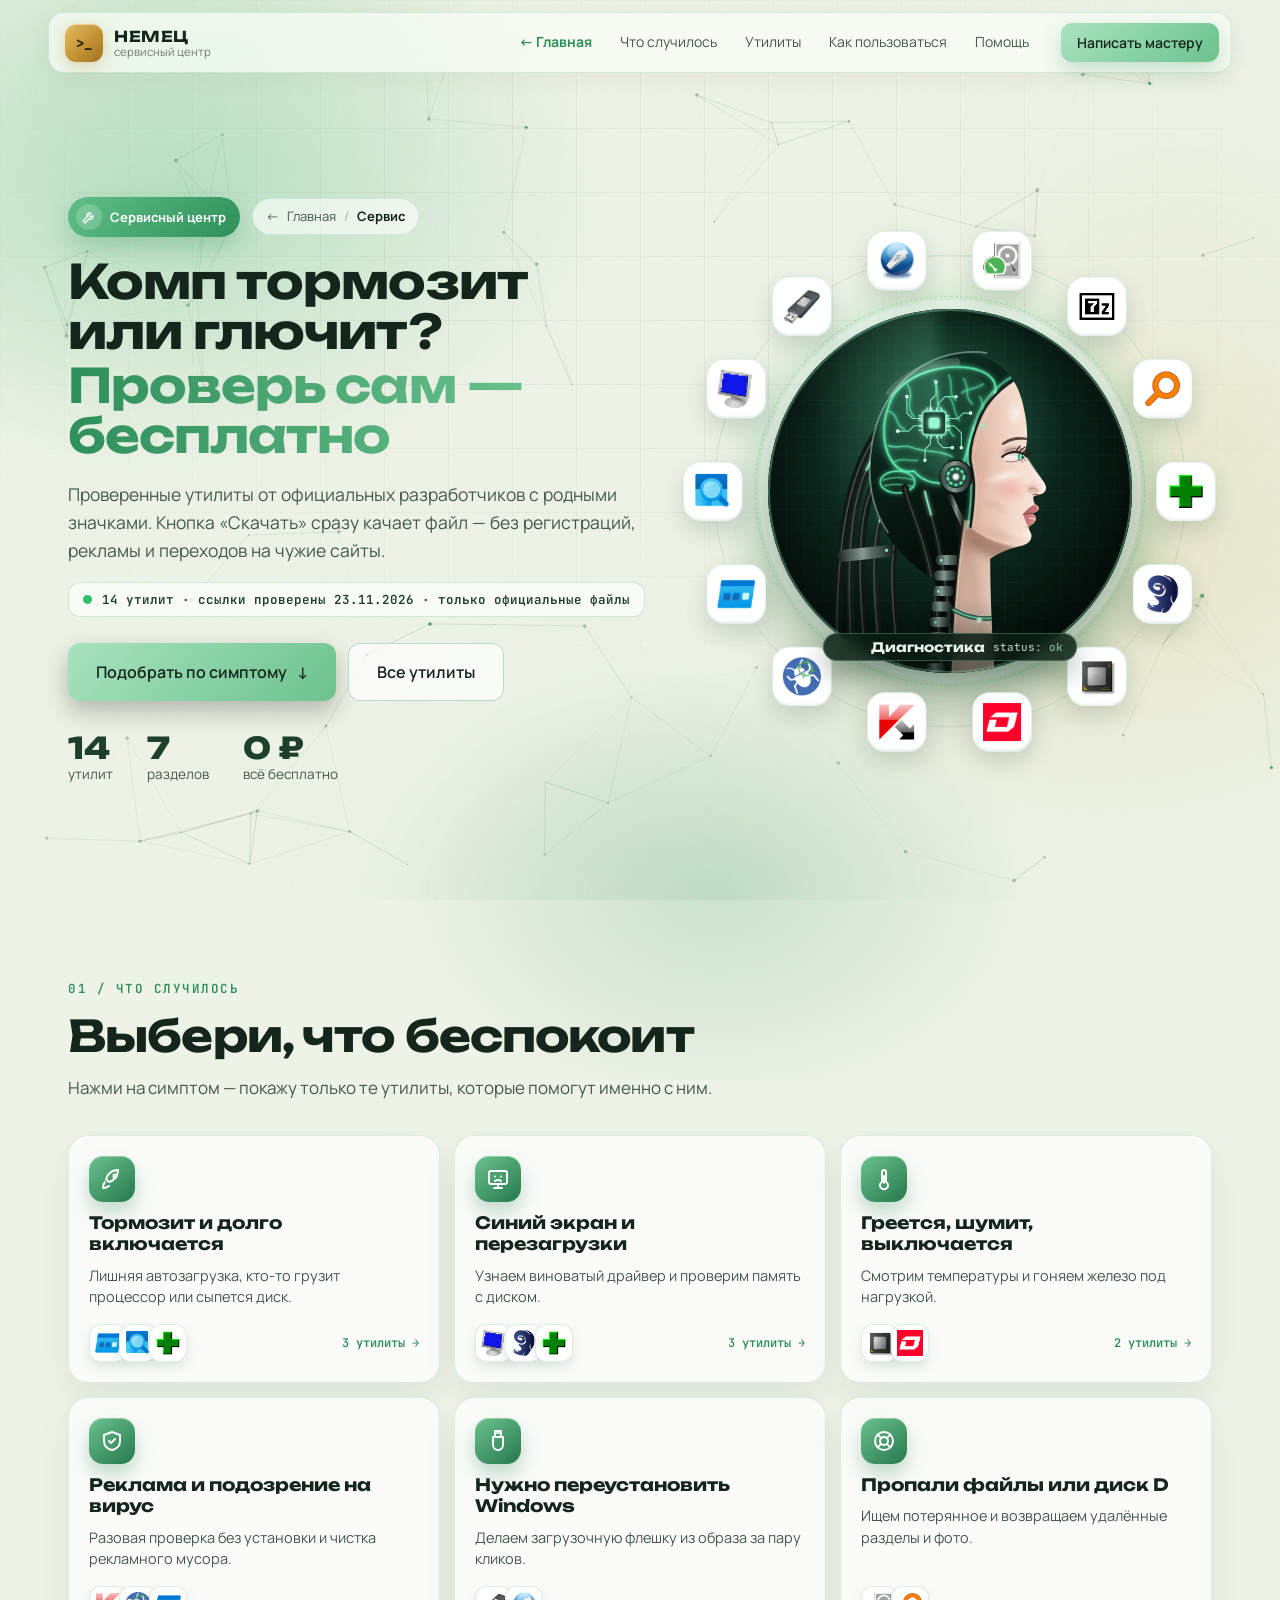
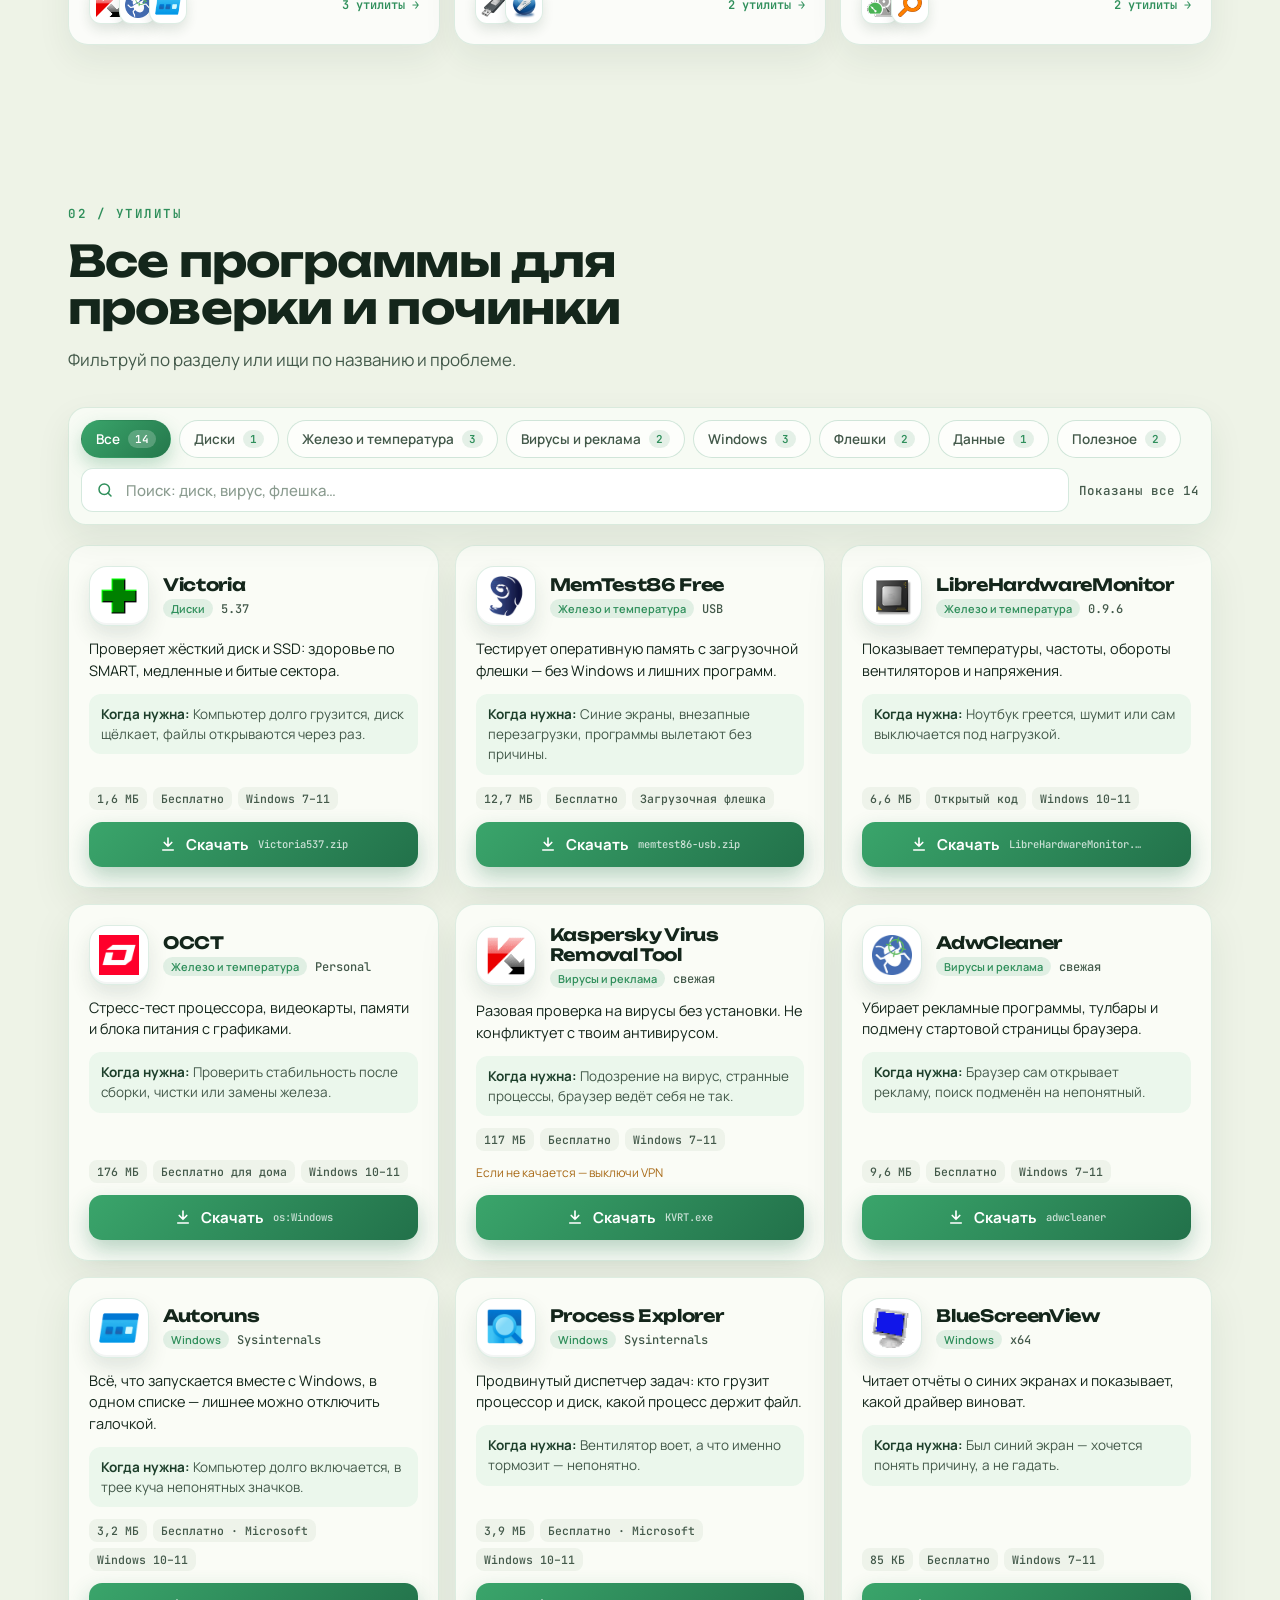
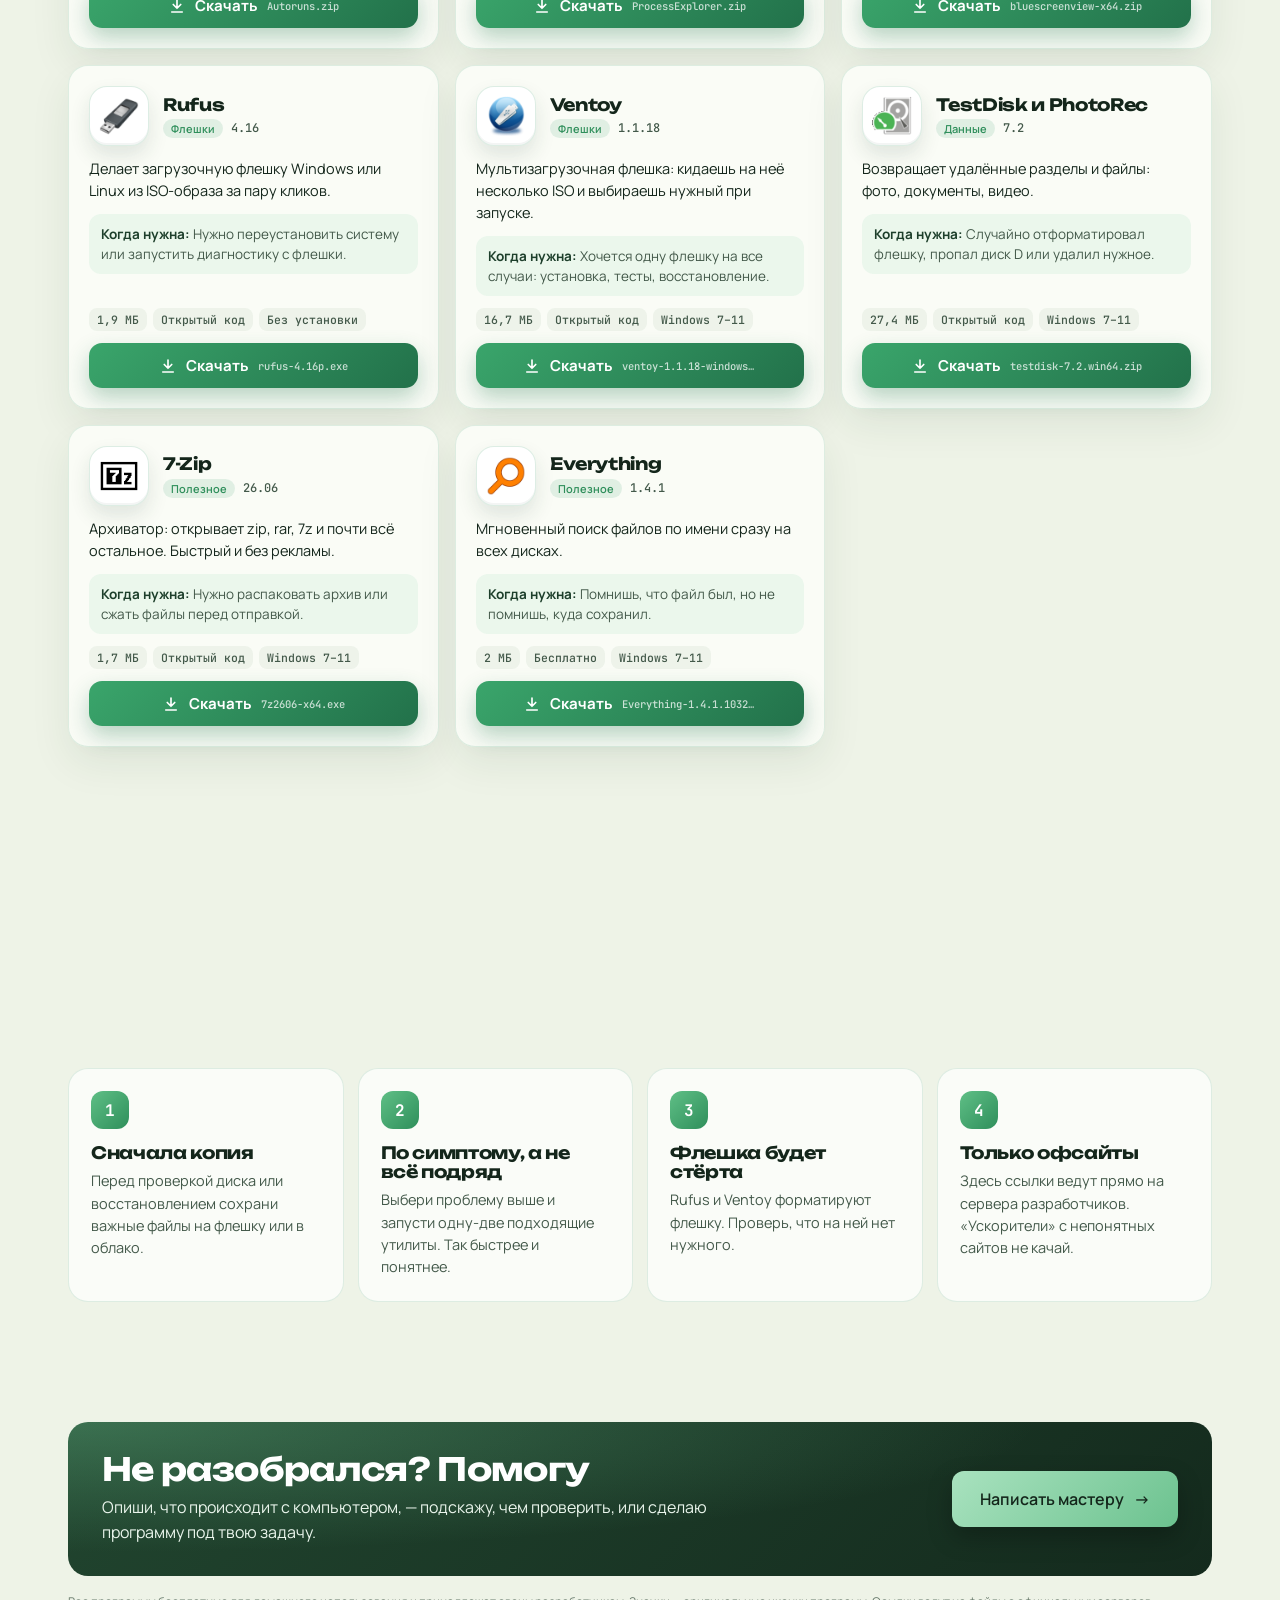
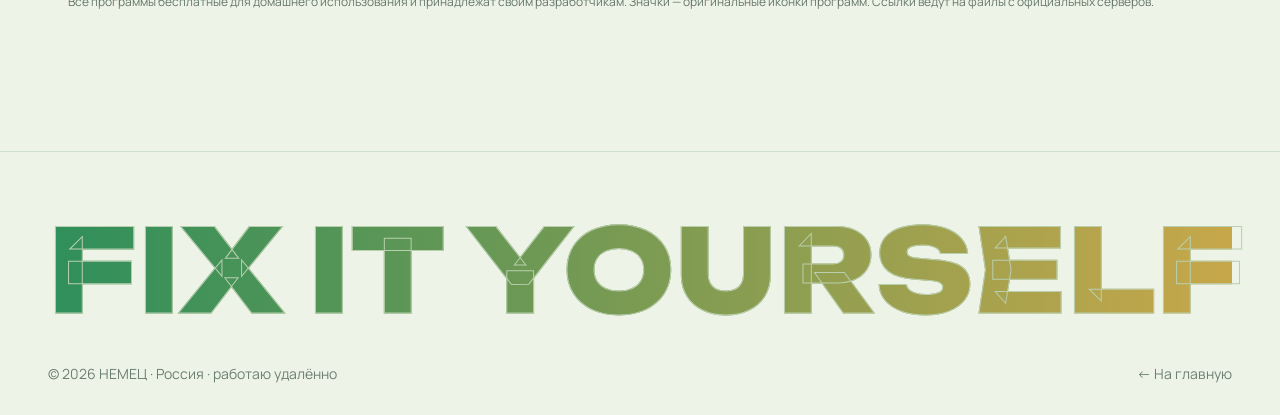
==== commit f126c3f7: "Сервис: лицо девушки-андроида перерисовано — живая кожа со светотенью и румянцем, глаз с ресницами и" ====
--- a/service.html
+++ b/service.html
@@ -79,32 +79,41 @@
             <radialGradient id="svbBg" cx="46%" cy="40%" r="64%"><stop offset="0" stop-color="#1a4a3b"/><stop offset=".55" stop-color="#0b231a"/><stop offset="1" stop-color="#040d09"/></radialGradient>
             <radialGradient id="svbHalo" cx="50%" cy="50%" r="50%"><stop offset="0" stop-color="#6ff5bd" stop-opacity=".5"/><stop offset=".5" stop-color="#6ff5bd" stop-opacity=".14"/><stop offset="1" stop-color="#6ff5bd" stop-opacity="0"/></radialGradient>
             <pattern id="svbGrid" width="20" height="20" patternUnits="userSpaceOnUse"><path d="M20 0H0V20" fill="none" stroke="#7ff0c0" stroke-opacity=".07"/></pattern>
-            <linearGradient id="svbSkin" x1="205" y1="0" x2="308" y2="0" gradientUnits="userSpaceOnUse"><stop offset="0" stop-color="#aebfb9"/><stop offset=".3" stop-color="#dbe6e2"/><stop offset=".75" stop-color="#f4f8f6"/><stop offset="1" stop-color="#ffffff"/></linearGradient>
-            <linearGradient id="svbNeckG" x1="0" y1="262" x2="0" y2="400" gradientUnits="userSpaceOnUse"><stop offset="0" stop-color="#7f948c"/><stop offset=".3" stop-color="#cfdcd7"/><stop offset="1" stop-color="#e9f0ed"/></linearGradient>
-            <radialGradient id="svbCheek" cx="264" cy="192" r="40" gradientUnits="userSpaceOnUse"><stop offset="0" stop-color="#fff"/><stop offset="1" stop-color="#fff" stop-opacity="0"/></radialGradient>
+            <linearGradient id="svbSkin" x1="214" y1="0" x2="306" y2="0" gradientUnits="userSpaceOnUse"><stop offset="0" stop-color="#c99c89"/><stop offset=".22" stop-color="#e2bba8"/><stop offset=".58" stop-color="#f2d8ca"/><stop offset="1" stop-color="#fbebe2"/></linearGradient>
+            <linearGradient id="svbNeckG" x1="0" y1="236" x2="0" y2="400" gradientUnits="userSpaceOnUse"><stop offset="0" stop-color="#b48977"/><stop offset=".22" stop-color="#e3c0ae"/><stop offset="1" stop-color="#f0d6c8"/></linearGradient>
+            <linearGradient id="svbNeckS" x1="192" y1="0" x2="244" y2="0" gradientUnits="userSpaceOnUse"><stop offset="0" stop-color="#9c7262" stop-opacity=".55"/><stop offset="1" stop-color="#9c7262" stop-opacity="0"/></linearGradient>
+            <radialGradient id="svbBlush" cx="50%" cy="50%" r="50%"><stop offset="0" stop-color="#f19b98" stop-opacity=".55"/><stop offset="1" stop-color="#f19b98" stop-opacity="0"/></radialGradient>
+            <radialGradient id="svbShade" cx="50%" cy="50%" r="50%"><stop offset="0" stop-color="#a87462" stop-opacity=".5"/><stop offset="1" stop-color="#a87462" stop-opacity="0"/></radialGradient>
+            <radialGradient id="svbLight" cx="50%" cy="50%" r="50%"><stop offset="0" stop-color="#fff" stop-opacity=".75"/><stop offset="1" stop-color="#fff" stop-opacity="0"/></radialGradient>
+            <radialGradient id="svbLid" cx="50%" cy="60%" r="50%"><stop offset="0" stop-color="#8d6f8a" stop-opacity=".55"/><stop offset="1" stop-color="#8d6f8a" stop-opacity="0"/></radialGradient>
+            <linearGradient id="svbEyeW" x1="0" y1="157" x2="0" y2="167" gradientUnits="userSpaceOnUse"><stop offset="0" stop-color="#cdbab2"/><stop offset=".45" stop-color="#f6efea"/><stop offset="1" stop-color="#ebe0da"/></linearGradient>
+            <linearGradient id="svbLipU" x1="280" y1="0" x2="298" y2="0" gradientUnits="userSpaceOnUse"><stop offset="0" stop-color="#a95a61"/><stop offset="1" stop-color="#cf7f80"/></linearGradient>
+            <linearGradient id="svbLipL" x1="280" y1="0" x2="295" y2="0" gradientUnits="userSpaceOnUse"><stop offset="0" stop-color="#b9666b"/><stop offset="1" stop-color="#df9592"/></linearGradient>
             <linearGradient id="svbCav" x1="110" y1="60" x2="230" y2="270" gradientUnits="userSpaceOnUse"><stop offset="0" stop-color="#0e3326"/><stop offset="1" stop-color="#030a07"/></linearGradient>
             <linearGradient id="svbMetal" x1="0" y1="0" x2="1" y2="0"><stop offset="0" stop-color="#1e2925"/><stop offset=".45" stop-color="#8a9a94"/><stop offset=".6" stop-color="#5e6d67"/><stop offset="1" stop-color="#18211e"/></linearGradient>
-            <linearGradient id="svbLip" x1="283" y1="0" x2="300" y2="0" gradientUnits="userSpaceOnUse"><stop offset="0" stop-color="#a98583"/><stop offset="1" stop-color="#dcb6b1"/></linearGradient>
             <filter id="svbGlow" x="-60%" y="-60%" width="220%" height="220%"><feGaussianBlur stdDeviation="2.4" result="b"/><feMerge><feMergeNode in="b"/><feMergeNode in="SourceGraphic"/></feMerge></filter>
             <filter id="svbBlur" x="-30%" y="-30%" width="160%" height="160%"><feGaussianBlur stdDeviation="5"/></filter>
-            <clipPath id="svbClip"><path id="svbSil" d="M176 410C178 372 181 336 184 300C170 290 146 272 128 248C108 220 104 178 110 146C118 102 148 66 194 54C236 44 270 70 282 108C287 124 290 138 289 147C288 153 285 158 284 163C290 176 300 186 306 194C308 198 305 203 300 204C296 205 292 206 291 209C292 213 294 216 296 218C300 221 300 225 296 227L291 229C296 232 298 236 295 240C292 244 288 246 287 249C288 256 292 262 292 268C292 276 286 281 278 283C266 286 254 289 246 293C248 320 252 362 258 410Z"/></clipPath>
+            <filter id="svbSoft" x="-30%" y="-30%" width="160%" height="160%"><feGaussianBlur stdDeviation="1.6"/></filter>
+            <clipPath id="svbClip"><path id="svbSil" d="M172 410C174 372 178 336 184 298C168 288 146 272 132 250C114 222 108 182 114 146C122 100 152 62 198 50C238 42 268 64 278 98C283 116 285 132 284 144C284 150 282 154 281 158C287 170 297 182 303 190C306 194 306 199 302 202C299 204 294 204 291 206C291 209 292 212 293 214C296 215 298 217 297 220C296 222 293 223 290 224C293 226 295 228 294 231C293 234 289 236 286 237C285 240 288 244 289 247C290 253 286 257 280 259C268 262 255 266 244 274C244 306 246 360 250 410Z"/></clipPath>
+            <clipPath id="svbFaceClip"><path d="M276 74C258 84 242 98 233 118C225 136 221 154 222 166C224 178 226 186 226 194C226 214 224 228 222 240C236 252 258 260 284 264L360 268V60Z"/></clipPath>
+            <clipPath id="svbEyeClip"><path d="M260 162C266 157 275 157 281 161.5C276 165.5 268 167 261 166Z"/></clipPath>
           </defs>
           <rect width="400" height="400" fill="url(#svbBg)"/>
           <rect width="400" height="400" fill="url(#svbGrid)"/>
-          <circle class="svb__halo" cx="168" cy="136" r="140" fill="url(#svbHalo)"/>
+          <circle class="svb__halo" cx="186" cy="124" r="140" fill="url(#svbHalo)"/>
 
           <g class="svb__head">
             <!-- кабели-«волосы» -->
             <g class="svb__hair" fill="none" stroke-linecap="round">
-              <path d="M124 132C92 170 70 250 78 420" stroke="#121a17" stroke-width="10"/>
-              <path d="M116 162C90 200 84 280 96 420" stroke="#16201c" stroke-width="9"/>
-              <path d="M118 192C98 226 98 300 112 420" stroke="#121a17" stroke-width="8"/>
+              <path d="M126 128C92 168 70 250 78 420" stroke="#121a17" stroke-width="10"/>
+              <path d="M118 158C90 198 84 280 96 420" stroke="#16201c" stroke-width="9"/>
+              <path d="M118 190C98 224 98 300 112 420" stroke="#121a17" stroke-width="8"/>
               <path d="M128 218C112 250 116 320 128 420" stroke="#16201c" stroke-width="7"/>
-              <path d="M142 238C130 270 136 340 146 420" stroke="#121a17" stroke-width="6"/>
+              <path d="M144 240C132 272 138 340 148 420" stroke="#121a17" stroke-width="6"/>
               <g stroke="#6d827a" stroke-width="1.6" opacity=".55">
-                <path d="M122 136C91 173 70 250 77 420"/><path d="M114 166C89 202 83 280 95 420"/><path d="M116 195C97 228 97 300 111 420"/><path d="M126 221C111 252 115 320 127 420"/><path d="M140 241C129 272 135 340 145 420"/>
-              </g>
-              <path class="svb__pl svb__pl--hair" pathLength="100" d="M116 162C90 200 84 280 96 420" stroke="#8ff7cf" stroke-width="2" filter="url(#svbGlow)" style="--d:-.8s"/>
+                <path d="M124 132C91 171 70 250 77 420"/><path d="M116 162C89 200 83 280 95 420"/><path d="M116 193C97 226 97 300 111 420"/><path d="M126 221C111 252 115 320 127 420"/><path d="M142 243C131 274 137 340 147 420"/>
+              </g>
+              <path class="svb__pl svb__pl--hair" pathLength="100" d="M118 158C90 198 84 280 96 420" stroke="#8ff7cf" stroke-width="2" filter="url(#svbGlow)" style="--d:-.8s"/>
               <path class="svb__pl svb__pl--hair" pathLength="100" d="M128 218C112 250 116 320 128 420" stroke="#8ff7cf" stroke-width="1.8" filter="url(#svbGlow)" style="--d:-2s"/>
               <rect x="76" y="262" width="62" height="13" rx="6.5" fill="url(#svbMetal)" transform="rotate(-6 107 268)"/>
               <circle class="svb__led" cx="130" cy="265" r="1.8" fill="#7ff5c6" style="--d:-.3s"/>
@@ -115,119 +124,156 @@
 
             <g clip-path="url(#svbClip)">
               <!-- мозг-микросхема -->
-              <circle cx="166" cy="132" r="62" fill="#5ff0b0" opacity=".17" filter="url(#svbBlur)"/>
+              <circle cx="186" cy="124" r="70" fill="#5ff0b0" opacity=".17" filter="url(#svbBlur)"/>
               <g class="svb__cortex" fill="none" stroke="#5ff0b0" stroke-width="1.6" stroke-linecap="round" filter="url(#svbGlow)">
-                <path d="M210 150C220 120 214 86 186 74C168 64 140 70 128 90C114 108 112 140 122 160C128 172 140 176 150 174C160 186 182 192 196 182C206 176 206 162 210 150Z" stroke-width="2"/>
-                <path d="M150 82C160 96 146 106 158 118" opacity=".7"/>
-                <path d="M180 78C188 92 178 102 190 112C200 122 192 132 202 140" opacity=".7"/>
-                <path d="M130 112C142 116 136 128 148 132" opacity=".7"/>
-                <path d="M200 162C186 154 172 158 156 152C146 148 138 154 130 150" opacity=".8"/>
-                <path d="M136 168C146 162 152 168 162 166" opacity=".6"/>
-                <path d="M196 96C204 104 200 114 208 122" opacity=".6"/>
-                <ellipse cx="140" cy="188" rx="19" ry="12" stroke-width="1.6"/>
-                <path d="M124 186C134 182 146 182 158 186M126 192C136 190 146 190 156 193" opacity=".6"/>
-              </g>
+                <path d="M226 132C242 114 254 96 248 80C240 64 210 60 184 66C158 72 138 86 132 106C124 128 126 150 134 164C140 176 150 180 160 178C170 190 190 196 204 186C216 178 218 150 226 132Z" stroke-width="2"/>
+                <path d="M232 96C238 104 232 112 240 118M214 76C222 86 214 96 224 104M198 72C204 84 196 92 206 100M236 82C228 88 220 86 212 92" opacity=".65"/>
+                <path d="M152 82C162 96 148 106 160 118" opacity=".7"/>
+                <path d="M182 78C190 92 180 102 192 112C202 122 194 132 204 140" opacity=".7"/>
+                <path d="M132 112C144 116 138 128 150 132" opacity=".7"/>
+                <path d="M202 162C188 154 174 158 158 152C148 148 140 154 132 150" opacity=".8"/>
+                <path d="M138 168C148 162 154 168 164 166" opacity=".6"/>
+                <path d="M198 96C206 104 202 114 210 122" opacity=".6"/>
+                <ellipse cx="142" cy="190" rx="19" ry="12" stroke-width="1.6"/>
+                <path d="M126 188C136 184 148 184 160 188M128 194C138 192 148 192 158 195" opacity=".6"/>
+              </g>
+              <g transform="translate(14 -4)">
               <g fill="none" stroke="#7ff5c6" stroke-width="1.3" stroke-linejoin="round" opacity=".85">
-                <path d="M177 124H192L198 118H206"/><path d="M177 132H188L196 140V156"/>
-                <path d="M155 124H142L136 118V100"/><path d="M155 132H144L138 138H126"/>
-                <path d="M162 117V104L168 98V84"/><path d="M170 117V108L178 100H190"/>
-                <path d="M162 139V152L156 158V170"/><path d="M170 139V150L176 156H186"/>
+                <path d="M179 124H194L200 118H208"/><path d="M179 132H190L198 140V156"/>
+                <path d="M157 124H144L138 118V100"/><path d="M157 132H146L140 138H128"/>
+                <path d="M164 117V104L170 98V84"/><path d="M172 117V108L180 100H192"/>
+                <path d="M164 139V152L158 158V170"/><path d="M172 139V150L178 156H188"/>
               </g>
               <g fill="#bdfbe1">
-                <circle cx="206" cy="118" r="2"/><circle cx="196" cy="156" r="2"/><circle cx="136" cy="100" r="2"/><circle cx="126" cy="138" r="2"/>
-                <circle cx="168" cy="84" r="2"/><circle cx="190" cy="100" r="2"/><circle cx="156" cy="170" r="2"/><circle cx="186" cy="156" r="2"/>
+                <circle cx="208" cy="118" r="2"/><circle cx="198" cy="156" r="2"/><circle cx="138" cy="100" r="2"/><circle cx="128" cy="138" r="2"/>
+                <circle cx="170" cy="84" r="2"/><circle cx="192" cy="100" r="2"/><circle cx="158" cy="170" r="2"/><circle cx="188" cy="156" r="2"/>
               </g>
               <g fill="none" stroke="#eafff5" stroke-width="2.2" stroke-linecap="round" filter="url(#svbGlow)">
-                <path class="svb__pl" pathLength="100" d="M177 124H192L198 118H206" style="--d:-.2s"/>
-                <path class="svb__pl" pathLength="100" d="M155 132H144L138 138H126" style="--d:-1.1s"/>
-                <path class="svb__pl" pathLength="100" d="M162 117V104L168 98V84" style="--d:-1.9s"/>
-                <path class="svb__pl" pathLength="100" d="M170 139V150L176 156H186" style="--d:-.6s"/>
-                <path class="svb__pl" pathLength="100" d="M155 124H142L136 118V100" style="--d:-2.4s"/>
-                <path class="svb__pl" pathLength="100" d="M177 132H188L196 140V156" style="--d:-1.5s"/>
-                <path class="svb__pl" pathLength="100" d="M210 150C220 120 214 86 186 74C168 64 140 70 128 90C114 108 112 140 122 160C128 172 140 176 150 174C160 186 182 192 196 182C206 176 206 162 210 150Z" style="--d:-.4s;--t:7s"/>
-              </g>
-              <!-- ядро -->
+                <path class="svb__pl" pathLength="100" d="M179 124H194L200 118H208" style="--d:-.2s"/>
+                <path class="svb__pl" pathLength="100" d="M157 132H146L140 138H128" style="--d:-1.1s"/>
+                <path class="svb__pl" pathLength="100" d="M164 117V104L170 98V84" style="--d:-1.9s"/>
+                <path class="svb__pl" pathLength="100" d="M172 139V150L178 156H188" style="--d:-.6s"/>
+                <path class="svb__pl" pathLength="100" d="M157 124H144L138 118V100" style="--d:-2.4s"/>
+                <path class="svb__pl" pathLength="100" d="M179 132H190L198 140V156" style="--d:-1.5s"/>
+              </g>
               <g class="svb__core">
-                <rect x="153" y="116" width="26" height="26" rx="4" fill="#0b2a1f" stroke="#8ff7cf" stroke-width="1.6" filter="url(#svbGlow)"/>
-                <rect x="160" y="123" width="12" height="12" rx="2" fill="#8ff7cf" filter="url(#svbGlow)"/>
-                <path d="M158 116v-4M163 116v-4M169 116v-4M174 116v-4M158 142v4M163 142v4M169 142v4M174 142v4M153 121h-4M153 126h-4M153 132h-4M153 137h-4M179 121h4M179 126h4M179 132h4M179 137h4" stroke="#8ff7cf" stroke-width="1.4"/>
-              </g>
-              <!-- механика шеи -->
+                <rect x="155" y="116" width="26" height="26" rx="4" fill="#0b2a1f" stroke="#8ff7cf" stroke-width="1.6" filter="url(#svbGlow)"/>
+                <rect x="162" y="123" width="12" height="12" rx="2" fill="#8ff7cf" filter="url(#svbGlow)"/>
+                <path d="M160 116v-4M165 116v-4M171 116v-4M176 116v-4M160 142v4M165 142v4M171 142v4M176 142v4M155 121h-4M155 126h-4M155 132h-4M155 137h-4M181 121h4M181 126h4M181 132h4M181 137h4" stroke="#8ff7cf" stroke-width="1.4"/>
+              </g>
+              </g>
+              <path class="svb__pl" pathLength="100" d="M226 132C242 114 254 96 248 80C240 64 210 60 184 66C158 72 138 86 132 106C124 128 126 150 134 164C140 176 150 180 160 178C170 190 190 196 204 186C216 178 218 150 226 132Z" fill="none" stroke="#eafff5" stroke-width="2.2" stroke-linecap="round" filter="url(#svbGlow)" style="--d:-.4s;--t:7s"/>
+              <!-- механика за ухом и на затылке шеи -->
               <g fill="none" stroke-linecap="round">
-                <path d="M150 196C160 240 192 262 198 420" stroke="#101814" stroke-width="8"/>
-                <path d="M172 196C178 236 204 272 212 420" stroke="#101814" stroke-width="7"/>
-                <path d="M150 196C160 240 192 262 198 420M172 196C178 236 204 272 212 420" stroke="#5a6d66" stroke-width="1.5" opacity=".6"/>
-                <path class="svb__pl" pathLength="100" d="M172 196C178 236 204 272 212 420" stroke="#8ff7cf" stroke-width="1.8" filter="url(#svbGlow)" style="--d:-1.3s"/>
+                <path d="M150 196C160 240 186 262 192 420" stroke="#101814" stroke-width="8"/>
+                <path d="M172 200C180 236 198 268 204 420" stroke="#101814" stroke-width="7"/>
+                <path d="M150 196C160 240 186 262 192 420M172 200C180 236 198 268 204 420" stroke="#5a6d66" stroke-width="1.5" opacity=".6"/>
+                <path class="svb__pl" pathLength="100" d="M172 200C180 236 198 268 204 420" stroke="#8ff7cf" stroke-width="1.8" filter="url(#svbGlow)" style="--d:-1.3s"/>
               </g>
               <g fill="url(#svbMetal)">
-                <rect x="186" y="262" width="36" height="12" rx="5"/><rect x="185" y="280" width="37" height="12" rx="5"/><rect x="184" y="298" width="38" height="12" rx="5"/>
-                <rect x="183" y="316" width="39" height="12" rx="5"/><rect x="182" y="334" width="40" height="12" rx="5"/><rect x="181" y="352" width="41" height="12" rx="5"/>
-                <rect x="180" y="370" width="42" height="12" rx="5"/><rect x="179" y="388" width="43" height="12" rx="5"/>
+                <rect x="184" y="270" width="26" height="11" rx="5"/><rect x="182" y="287" width="25" height="11" rx="5"/><rect x="180" y="304" width="24" height="11" rx="5"/>
+                <rect x="178" y="321" width="24" height="11" rx="5"/><rect x="177" y="338" width="23" height="11" rx="5"/><rect x="176" y="355" width="22" height="11" rx="5"/>
+                <rect x="175" y="372" width="22" height="11" rx="5"/><rect x="174" y="389" width="21" height="11" rx="5"/>
               </g>
               <g fill="#7ff5c6">
-                <circle class="svb__led" cx="216" cy="268" r="1.6" style="--d:-.2s"/><circle class="svb__led" cx="216" cy="304" r="1.6" style="--d:-.9s"/>
-                <circle class="svb__led" cx="216" cy="340" r="1.6" style="--d:-.5s"/><circle class="svb__led" cx="216" cy="376" r="1.6" style="--d:-1.2s"/>
-              </g>
-              <path d="M204 204L224 258" stroke="url(#svbMetal)" stroke-width="6" stroke-linecap="round"/>
-
-              <!-- шея (фарфор) -->
-              <path d="M232 262C228 300 230 350 236 420H330V262Z" fill="url(#svbNeckG)"/>
-              <path d="M232 262C228 300 230 350 236 420" fill="none" stroke="#1f2b27" stroke-width="3"/>
-              <path d="M234.5 268C231 302 233 350 239 420" fill="none" stroke="#fff" stroke-opacity=".5" stroke-width="1"/>
-              <path d="M238 334C250 338 262 338 272 336" fill="none" stroke="#9fb2ab" stroke-width="1"/>
-              <path d="M218 262C238 276 262 284 292 292V312C262 304 238 296 218 282Z" fill="#26342f" opacity=".45" filter="url(#svbBlur)"/>
-
-              <!-- лицевая пластина (фарфор) -->
-              <path d="M234 30C216 98 212 140 214 172V206C211 222 213 244 218 262C238 276 262 284 292 292L360 296V30Z" fill="url(#svbSkin)"/>
-              <ellipse cx="264" cy="194" rx="28" ry="17" fill="url(#svbCheek)" opacity=".75"/>
-              <ellipse cx="268" cy="161" rx="17" ry="9" fill="#8ea39b" opacity=".35" filter="url(#svbBlur)"/>
-              <ellipse cx="250" cy="250" rx="34" ry="13" fill="#8ea39b" opacity=".28" filter="url(#svbBlur)" transform="rotate(24 250 250)"/>
-              <ellipse cx="244" cy="206" rx="18" ry="30" fill="#9db0a9" opacity=".22" filter="url(#svbBlur)"/>
-              <path d="M296 190C301 194 304 197 303 200" fill="none" stroke="#fff" stroke-width="2.4" stroke-linecap="round" opacity=".9"/>
-              <path class="svb__seam" d="M231 40C213 98 209 140 211 172V206C208 222 210 244 215 263C235 277 259 285 280 289" fill="none" stroke="#6ff5bd" stroke-width="2" stroke-linejoin="round" filter="url(#svbGlow)" opacity=".75"/>
-              <path d="M234 40C216 98 212 140 214 172V206C211 222 213 244 218 262C238 276 262 284 282 287" fill="none" stroke="#17221e" stroke-width="5" stroke-linejoin="round"/>
-              <path d="M237 44C219 100 216 140 217.5 172V206C215 222 217 242 221.5 259" fill="none" stroke="#fff" stroke-opacity=".75" stroke-width="1.2"/>
-              <!-- швы панелей -->
-              <g fill="none" stroke="#a5b8b1" stroke-width="1" stroke-linecap="round">
-                <path d="M244 176C256 186 270 189 283 187" opacity=".55"/>
-                <path d="M238 66C250 92 256 116 258 138" opacity=".7"/>
-                <path d="M228 236C242 248 258 258 274 266" opacity=".6"/>
-              </g>
-              <circle class="svb__led" cx="241" cy="124" r="2.2" fill="#7ff5c6" filter="url(#svbGlow)" style="--d:-.7s"/>
+                <circle class="svb__led" cx="190" cy="276" r="1.5" style="--d:-.2s"/><circle class="svb__led" cx="187" cy="310" r="1.5" style="--d:-.9s"/>
+                <circle class="svb__led" cx="184" cy="344" r="1.5" style="--d:-.5s"/><circle class="svb__led" cx="181" cy="378" r="1.5" style="--d:-1.2s"/>
+              </g>
+              <path d="M200 206L214 236" stroke="url(#svbMetal)" stroke-width="6" stroke-linecap="round"/>
+
+              <!-- шея: кожа -->
+              <path d="M214 232C207 280 202 340 200 420H330V232Z" fill="url(#svbNeckG)"/>
+              <path d="M214 232C207 280 202 340 200 420H250V232Z" fill="url(#svbNeckS)"/>
+              <path d="M214 226C222 272 230 330 240 400" fill="none" stroke="#a97b6a" stroke-width="7" opacity=".3" filter="url(#svbBlur)"/>
+              <path d="M228 240C234 280 240 330 246 396" fill="none" stroke="#fff" stroke-width="3" opacity=".18" filter="url(#svbBlur)"/>
+              <path d="M242 300C244 330 246 360 249 400" fill="none" stroke="#fff" stroke-width="4" opacity=".22" filter="url(#svbBlur)"/>
+              <path d="M214 232C207 280 202 340 200 420" fill="none" stroke="#141c19" stroke-width="2.2"/>
+              <path d="M216.6 240C209.6 282 204.6 340 202.8 420" fill="none" stroke="#fff" stroke-opacity=".3" stroke-width="1"/>
+              <path d="M203.5 330C218 338 234 341 246.5 339" fill="none" stroke="#1a2420" stroke-width="5" stroke-linecap="round"/>
+              <path d="M203.5 330C218 338 234 341 246.5 339" fill="none" stroke="#7ff5c6" stroke-width="1.6" stroke-linecap="round" filter="url(#svbGlow)" class="svb__seam"/>
+              <circle cx="232" cy="341.6" r="2.6" fill="#dfffee" filter="url(#svbGlow)" class="svb__core"/>
+              <path d="M222 240C236 252 258 260 284 262V284C258 280 236 272 220 258Z" fill="#7c5444" opacity=".5" filter="url(#svbBlur)"/>
+
+              <!-- лицо: кожа -->
+              <g clip-path="url(#svbFaceClip)">
+                <rect x="200" y="30" width="160" height="250" fill="url(#svbSkin)"/>
+                <ellipse cx="271" cy="114" rx="10" ry="15" fill="url(#svbLight)" opacity=".7"/>
+                <ellipse cx="236" cy="170" rx="12" ry="30" fill="url(#svbShade)" opacity=".2"/>
+                <ellipse cx="268" cy="157" rx="17" ry="9" fill="url(#svbShade)" opacity=".8"/>
+                <ellipse cx="270" cy="154" rx="13" ry="6.5" fill="url(#svbLid)"/>
+                <ellipse cx="258" cy="184" rx="22" ry="7" fill="url(#svbLight)" opacity=".8" transform="rotate(-14 258 184)"/>
+                <ellipse cx="266" cy="198" rx="21" ry="15" fill="url(#svbBlush)"/>
+                <ellipse cx="250" cy="216" rx="19" ry="8" fill="url(#svbShade)" opacity=".28" transform="rotate(22 250 216)"/>
+                <ellipse cx="254" cy="248" rx="30" ry="9" fill="url(#svbShade)" opacity=".42" transform="rotate(20 254 248)"/>
+                <ellipse cx="284" cy="247" rx="7" ry="5.5" fill="url(#svbLight)" opacity=".6"/>
+                <ellipse cx="290" cy="196" rx="11" ry="9" fill="url(#svbBlush)" opacity=".6"/>
+                <path d="M222 240C236 252 258 260 281 261" fill="none" stroke="#a87866" stroke-width="1" opacity=".45"/>
+              </g>
+              <!-- шов лицевой пластины -->
+              <path class="svb__seam" d="M274 70C255 80 239 95 230 116C222 134 218 154 219 166C221 178 223 186 223 194C223 214 221 228 219 241" fill="none" stroke="#6ff5bd" stroke-width="2" filter="url(#svbGlow)" opacity=".75"/>
+              <path d="M276 74C258 84 242 98 233 118C225 136 221 154 222 166C224 178 226 186 226 194C226 214 224 228 222 240" fill="none" stroke="#141c19" stroke-width="2.6" stroke-linejoin="round"/>
+              <path d="M278 78C261 88 246 101 237 120C229 138 225 156 225.5 166C227 178 229 186 229 194C229 214 227 228 225.5 238" fill="none" stroke="#fff" stroke-opacity=".3" stroke-width="1"/>
+              <circle class="svb__led" cx="236" cy="128" r="1.8" fill="#7ff5c6" filter="url(#svbGlow)" style="--d:-.7s"/>
             </g>
 
             <!-- порт на месте уха -->
             <g>
-              <circle cx="198" cy="188" r="21" fill="url(#svbMetal)" stroke="#0b1310" stroke-width="1.5"/>
-              <circle cx="198" cy="188" r="15" fill="#06110d"/>
-              <circle class="svb__ring" cx="198" cy="188" r="11" fill="none" stroke="#6ff5bd" stroke-width="3" stroke-dasharray="4.6 2.6" filter="url(#svbGlow)"/>
-              <circle class="svb__core" cx="198" cy="188" r="4" fill="#dfffee" filter="url(#svbGlow)"/>
-            </g>
-
-            <!-- глаз, бровь, нос, губы -->
-            <path d="M253 146C263 141.5 276 142 287 147.5" fill="none" stroke="#6f847d" stroke-width="2.2" stroke-linecap="round" opacity=".8"/>
-            <path d="M259 157C266 153 275 154 281 159.5C275 164 266 166 259 164.5C257 162 257 159 259 157Z" fill="#0a1d16"/>
-            <ellipse class="svb__iris" cx="276.5" cy="160" rx="2.7" ry="4.4" fill="#9bf8d4" filter="url(#svbGlow)"/>
-            <path class="svb__lid" d="M257 151C266 149 277 150 284 158.5C276 165 266 167 258 165.5C255.5 162 255.5 154 257 151Z" fill="#e6eeeb"/>
-            <path d="M255 156.5C263 151 275 151.5 283 159" fill="none" stroke="#24322d" stroke-width="2.3" stroke-linecap="round"/>
-            <path d="M276 154L280 150.2M279.5 155.6L285 152.4M282 157.6L288 155.6" stroke="#24322d" stroke-width="1.3" stroke-linecap="round"/>
-            <path d="M260 165C267 167 275 165 281 160.5" fill="none" stroke="#8a9c96" stroke-width="1"/>
-            <path d="M290 207.5C293 205.5 297 205.2 300 206" fill="none" stroke="#8a9c96" stroke-width="1.2" stroke-linecap="round"/>
-            <path d="M288 216C296 218 300 222 296 227L291 229C296 232 298 236 295 240C291 243 286 242 284 238C286 233 286 222 288 216Z" fill="url(#svbLip)" opacity=".8"/>
-            <path d="M283 229H291" stroke="#5e4442" stroke-width="1.2" stroke-linecap="round"/>
-            <path d="M291 220C294 221 296 223 295.5 225M291.5 233C294 234 295.5 236 294.5 238" fill="none" stroke="#fff" stroke-opacity=".6" stroke-width="1.1" stroke-linecap="round"/>
-            <circle cx="279" cy="158" r=".9" fill="#fff" opacity=".9"/>
+              <circle cx="206" cy="184" r="18" fill="url(#svbMetal)" stroke="#0b1310" stroke-width="1.5"/>
+              <circle cx="206" cy="184" r="12.5" fill="#06110d"/>
+              <circle class="svb__ring" cx="206" cy="184" r="9" fill="none" stroke="#6ff5bd" stroke-width="2.6" stroke-dasharray="3.8 2.2" filter="url(#svbGlow)"/>
+              <circle class="svb__core" cx="206" cy="184" r="3.4" fill="#dfffee" filter="url(#svbGlow)"/>
+            </g>
+
+            <!-- бровь -->
+            <path d="M256 147.5C263 141.5 273 138.5 283.5 141C285 141.5 285 143.2 283.5 143.4C274 142.4 265 144.2 258 149Z" fill="#5a443d"/>
+            <path d="M262 143.6C268 141 275 140 281 140.8" fill="none" stroke="#7a5f55" stroke-width=".8" opacity=".7"/>
+            <!-- глаз -->
+            <g transform="translate(271 162) scale(1.13) translate(-271 -162)">
+            <path d="M261 157C268 152 276 153 281.5 157" fill="none" stroke="#a5786a" stroke-width="1" opacity=".75"/>
+            <path d="M260 162C266 157 275 157 281 161.5C276 165.5 268 167 261 166Z" fill="url(#svbEyeW)"/>
+            <g clip-path="url(#svbEyeClip)">
+              <ellipse cx="277.2" cy="162" rx="3.4" ry="5" fill="#1c6b58"/>
+              <ellipse class="svb__iris" cx="277.6" cy="162.2" rx="2.4" ry="3.8" fill="#6ff0bf" filter="url(#svbGlow)"/>
+              <ellipse cx="278.6" cy="162.4" rx="1.1" ry="2.2" fill="#0a1f19"/>
+              <path d="M260 162C266 157 275 157 281 161.5V158H258Z" fill="#7d5e55" opacity=".35"/>
+            </g>
+            <circle cx="279.4" cy="160.6" r=".9" fill="#fff"/>
+            <path class="svb__lid" d="M258 160.5C265 154.5 276 155 282.5 160.5C277 166 268 168 260 167Z" fill="url(#svbSkin)"/>
+            <path d="M258.5 162C265 156 275 155.6 282 160.8" fill="none" stroke="#2b1d1b" stroke-width="2" stroke-linecap="round"/>
+            <g fill="none" stroke="#2b1d1b" stroke-linecap="round">
+              <path d="M272 157.2C273 154.6 274.4 152.6 276 151.4" stroke-width="1.1"/>
+              <path d="M275 157.6C276.6 155 278.4 153.4 280.6 152.6" stroke-width="1.2"/>
+              <path d="M277.8 158.6C279.8 156.4 282 155.2 284.6 155" stroke-width="1.3"/>
+              <path d="M280 159.8C282.4 158.3 284.8 157.8 287.2 158.2" stroke-width="1.3"/>
+              <path d="M281.4 161C283.6 160.4 285.6 160.6 287.4 161.4" stroke-width="1"/>
+            </g>
+            <path d="M262 166.2C268 167.6 275 166.4 280.6 162.4" fill="none" stroke="#9a7064" stroke-width=".9"/>
+            <path d="M276.5 165.2L278.6 167.4M279 163.8L281.4 165.6" stroke="#4a3330" stroke-width=".6" stroke-linecap="round"/>
+            </g>
+            <!-- нос -->
+            <path d="M285 164C290 173 297 182 302 190" fill="none" stroke="#fff" stroke-width="1.6" stroke-linecap="round" opacity=".5"/>
+            <circle cx="302.2" cy="195.6" r="1.7" fill="#fff" opacity=".75"/>
+            <path d="M284 196.5C288 192.6 296 194 298 200.4C294.5 202.4 289.5 202.6 286.4 200.6Z" fill="#b07c6b" opacity=".35" filter="url(#svbSoft)"/>
+            <path d="M286.4 197.6C289 195.6 293.5 195.8 295.6 199" fill="none" stroke="#a5705f" stroke-width="1" opacity=".7"/>
+            <path d="M291 203.6C293 202.8 295.6 202.9 297.4 203.7" fill="none" stroke="#7d4f45" stroke-width="1.1" stroke-linecap="round"/>
+            <path d="M291.5 207.5C291.2 210 291.8 212 292.6 213.6" fill="none" stroke="#b28372" stroke-width=".9" opacity=".6"/>
+            <!-- губы -->
+            <path d="M293 214C296 215 298 217 297 220C296 222 293 223 290 224C286 224.5 283 224.6 280 225C283 221 288 216 293 214Z" fill="url(#svbLipU)"/>
+            <path d="M290 224C293 226 295 228 294 231C293 235 289 237 286 239C284 236 282 230 280 225.5C284 225 287 224.5 290 224Z" fill="url(#svbLipL)"/>
+            <path d="M280 225C284 224.6 287 224.3 290.2 224" fill="none" stroke="#7e3c43" stroke-width="1.1" stroke-linecap="round"/>
+            <path d="M293.4 215.2C295.4 216.2 296.4 217.6 296.2 219" fill="none" stroke="#fff" stroke-width=".9" stroke-linecap="round" opacity=".55"/>
+            <path d="M286.6 229.4C289 228.8 291.2 229.4 292.6 231" fill="none" stroke="#fff" stroke-width="1.3" stroke-linecap="round" opacity=".6"/>
+            <path d="M283 239C285 238.4 286.4 238.6 287.4 239.6" fill="none" stroke="#a87462" stroke-width="1" opacity=".55"/>
 
             <!-- стеклянный купол черепа -->
-            <path d="M128 240C106 210 104 172 110 146C118 102 148 66 194 54C212 50 226 50 236 52" fill="none" stroke="#e8fff6" stroke-opacity=".38" stroke-width="2"/>
-            <path d="M132 94C150 72 176 62 204 60" fill="none" stroke="#fff" stroke-opacity=".16" stroke-width="9" stroke-linecap="round"/>
-            <!-- «данные» из мозга -->
+            <path d="M132 246C110 214 108 180 114 146C122 100 152 62 198 50C216 46 230 46 240 48" fill="none" stroke="#e8fff6" stroke-opacity=".38" stroke-width="2"/>
+            <path d="M134 92C152 70 178 60 206 58" fill="none" stroke="#fff" stroke-opacity=".16" stroke-width="9" stroke-linecap="round"/>
             <g fill="#9bf8d4">
-              <rect class="svb__bit" x="148" y="74" width="3" height="3" style="--d:0s"/>
-              <rect class="svb__bit" x="176" y="68" width="2.5" height="2.5" style="--d:-1.2s"/>
-              <rect class="svb__bit" x="198" y="84" width="3" height="3" style="--d:-2.3s"/>
-              <rect class="svb__bit" x="130" y="98" width="2.5" height="2.5" style="--d:-.6s"/>
-              <rect class="svb__bit" x="162" y="62" width="2" height="2" style="--d:-3s"/>
+              <rect class="svb__bit" x="170" y="72" width="3" height="3" style="--d:0s"/>
+              <rect class="svb__bit" x="178" y="68" width="2.5" height="2.5" style="--d:-1.2s"/>
+              <rect class="svb__bit" x="224" y="80" width="3" height="3" style="--d:-2.3s"/>
+              <rect class="svb__bit" x="132" y="98" width="2.5" height="2.5" style="--d:-.6s"/>
+              <rect class="svb__bit" x="164" y="62" width="2" height="2" style="--d:-3s"/>
             </g>
           </g>
         </svg>
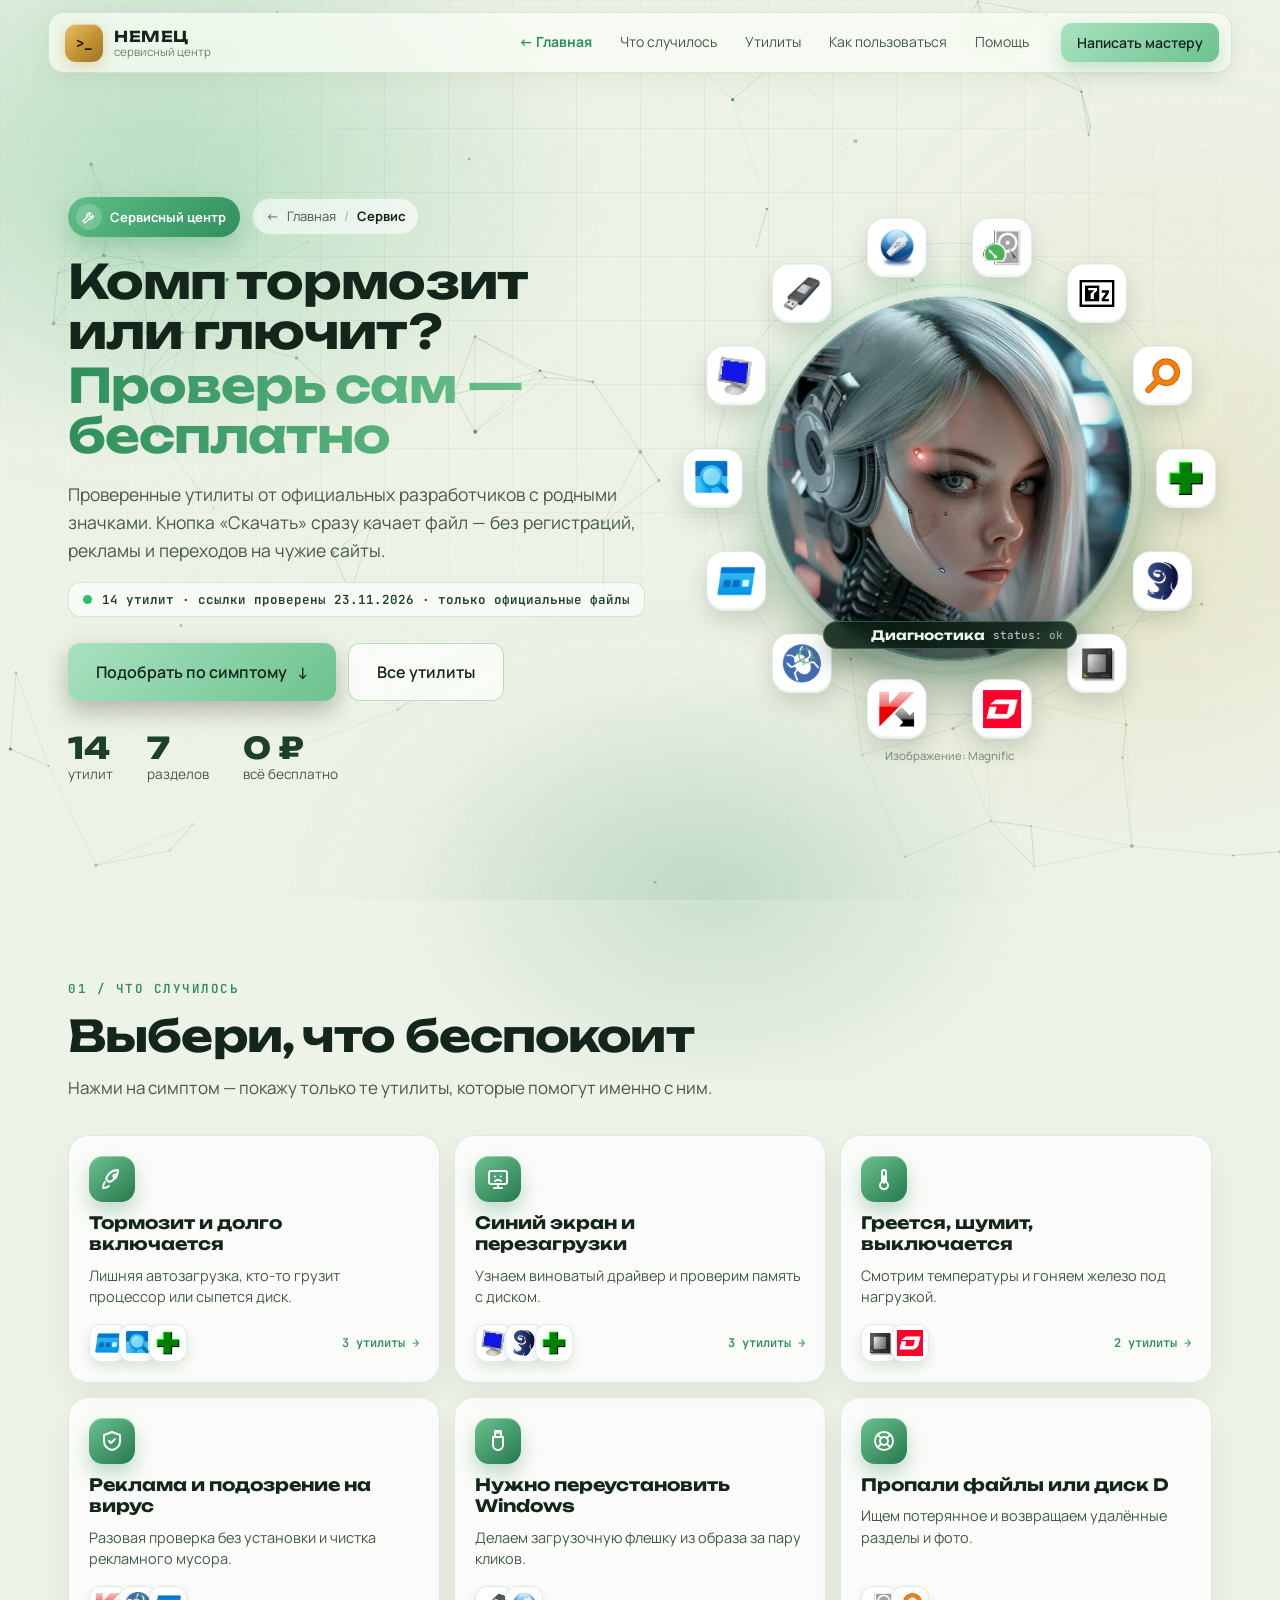
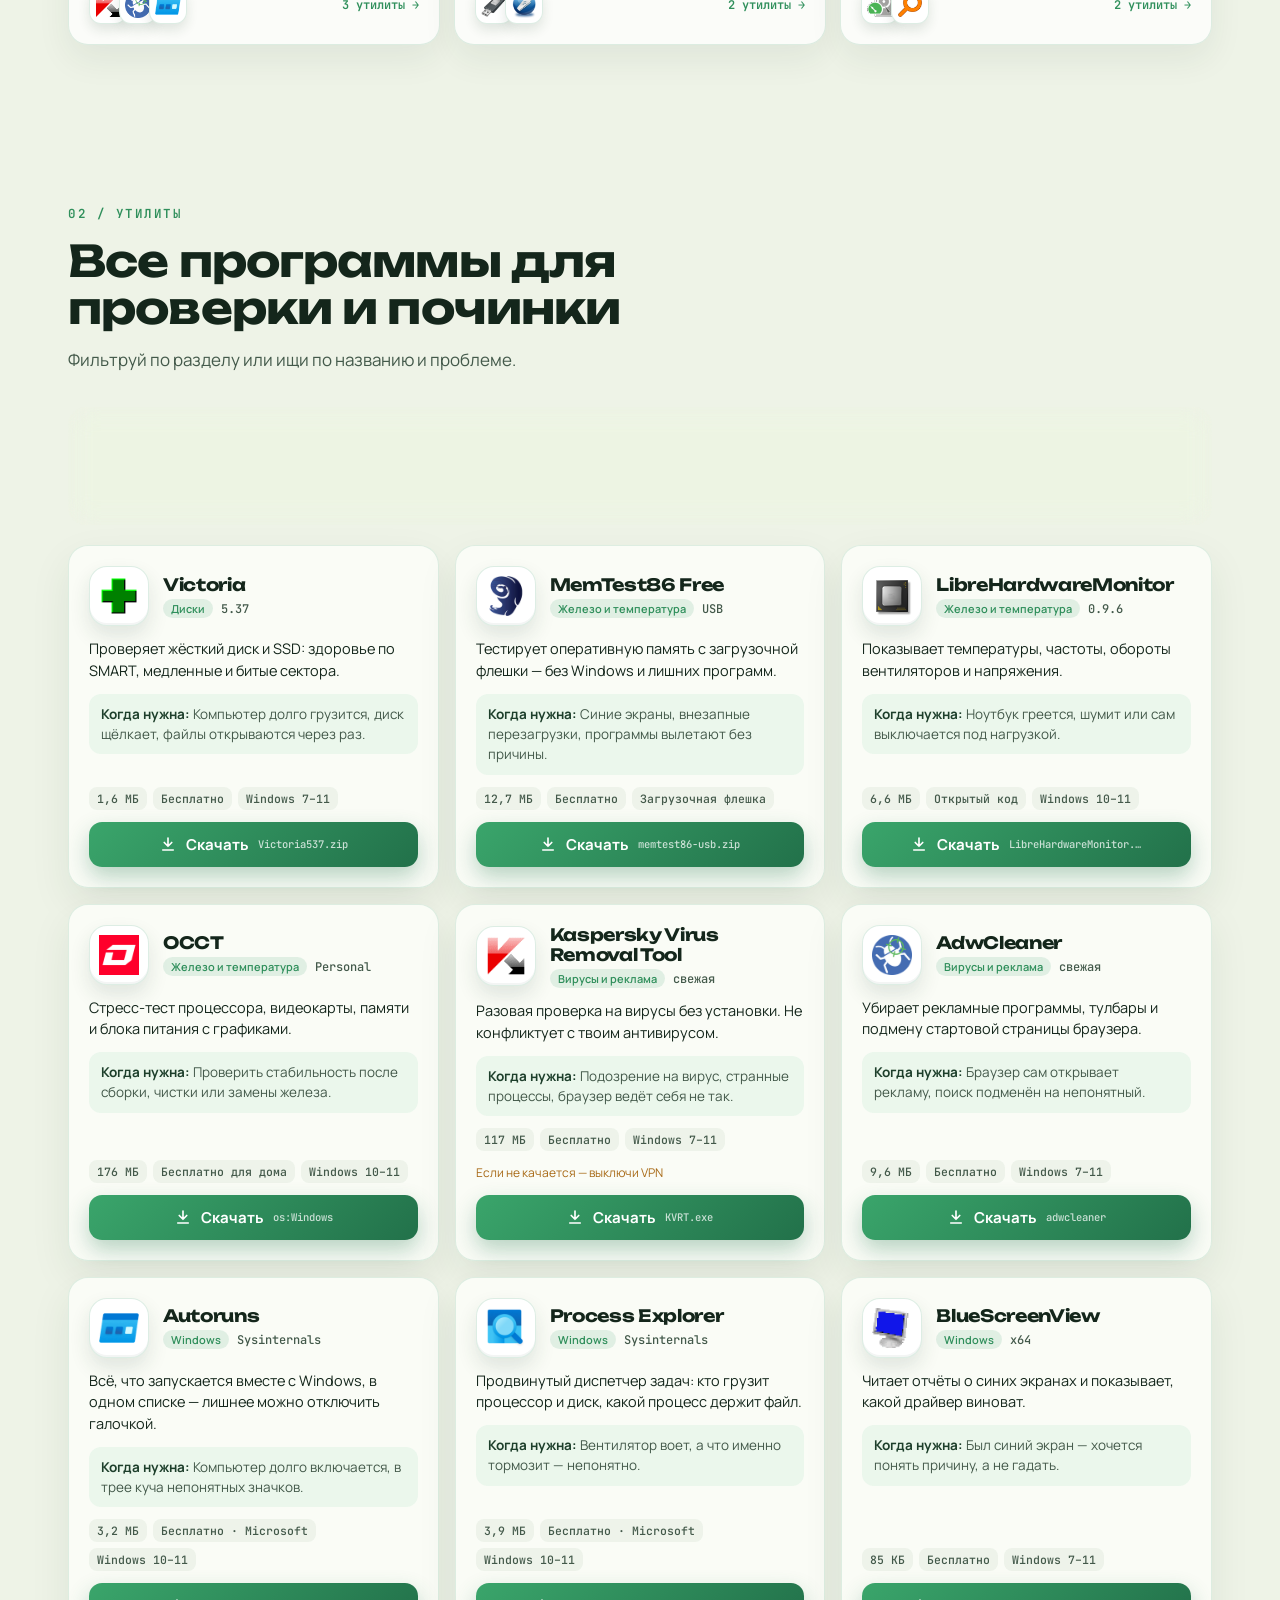
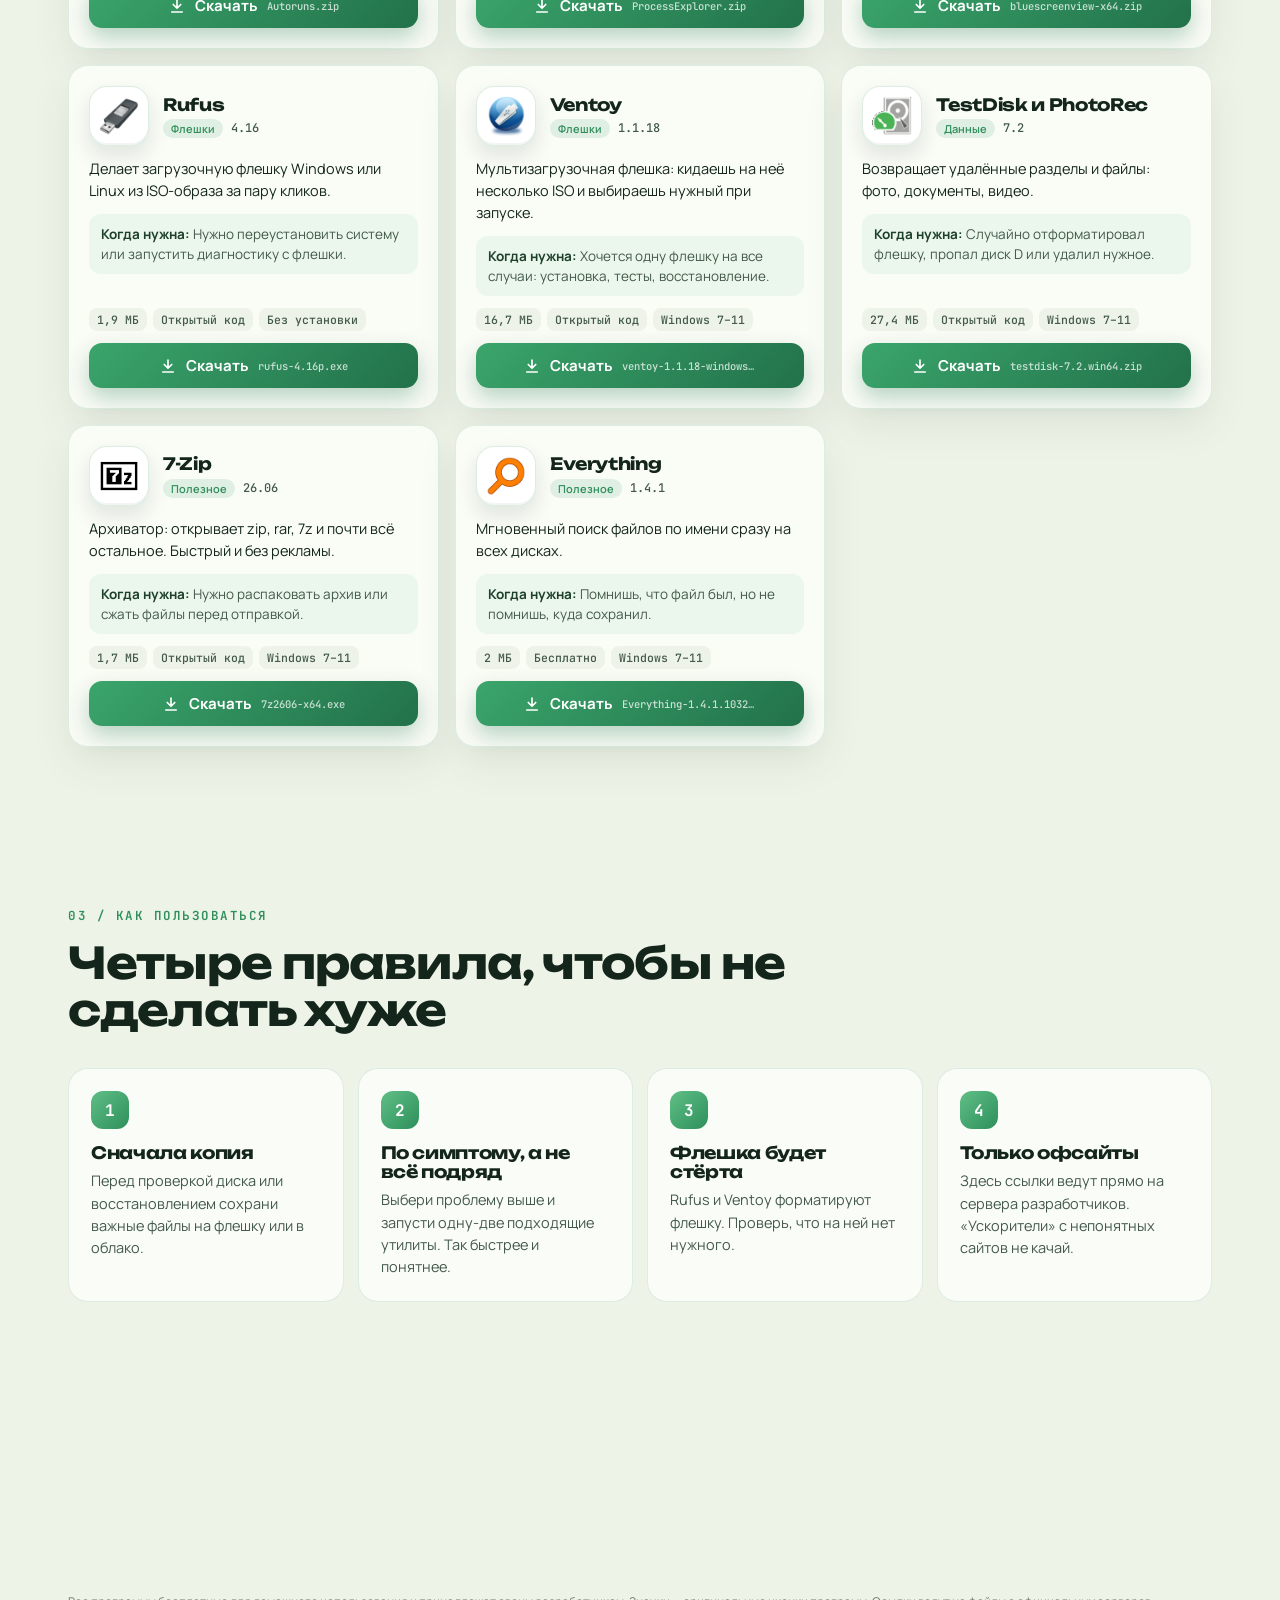
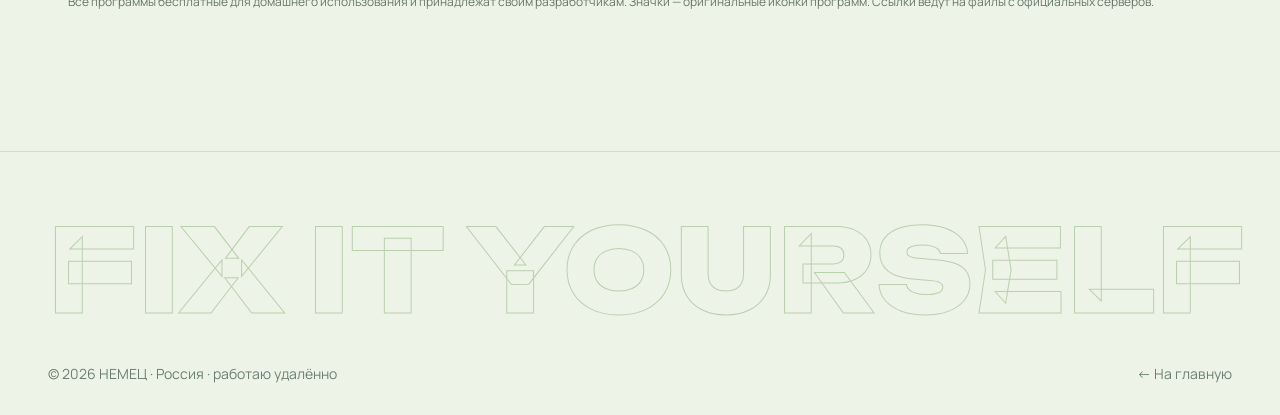
==== commit 781a101e: "Сервис: в центре орбиты портрет девушки-андроида (ИИ-изображение Magnific, бесплатная лицензия, подп" ====
--- a/service.html
+++ b/service.html
@@ -74,209 +74,8 @@
     <div class="orb">
       <div class="orb__glow" aria-hidden="true"></div>
       <div class="orb__disc" id="svcBot" aria-hidden="true">
-        <svg class="svb" viewBox="0 0 400 400" preserveAspectRatio="xMidYMid slice" aria-hidden="true" focusable="false">
-          <defs>
-            <radialGradient id="svbBg" cx="46%" cy="40%" r="64%"><stop offset="0" stop-color="#1a4a3b"/><stop offset=".55" stop-color="#0b231a"/><stop offset="1" stop-color="#040d09"/></radialGradient>
-            <radialGradient id="svbHalo" cx="50%" cy="50%" r="50%"><stop offset="0" stop-color="#6ff5bd" stop-opacity=".5"/><stop offset=".5" stop-color="#6ff5bd" stop-opacity=".14"/><stop offset="1" stop-color="#6ff5bd" stop-opacity="0"/></radialGradient>
-            <pattern id="svbGrid" width="20" height="20" patternUnits="userSpaceOnUse"><path d="M20 0H0V20" fill="none" stroke="#7ff0c0" stroke-opacity=".07"/></pattern>
-            <linearGradient id="svbSkin" x1="214" y1="0" x2="306" y2="0" gradientUnits="userSpaceOnUse"><stop offset="0" stop-color="#c99c89"/><stop offset=".22" stop-color="#e2bba8"/><stop offset=".58" stop-color="#f2d8ca"/><stop offset="1" stop-color="#fbebe2"/></linearGradient>
-            <linearGradient id="svbNeckG" x1="0" y1="236" x2="0" y2="400" gradientUnits="userSpaceOnUse"><stop offset="0" stop-color="#b48977"/><stop offset=".22" stop-color="#e3c0ae"/><stop offset="1" stop-color="#f0d6c8"/></linearGradient>
-            <linearGradient id="svbNeckS" x1="192" y1="0" x2="244" y2="0" gradientUnits="userSpaceOnUse"><stop offset="0" stop-color="#9c7262" stop-opacity=".55"/><stop offset="1" stop-color="#9c7262" stop-opacity="0"/></linearGradient>
-            <radialGradient id="svbBlush" cx="50%" cy="50%" r="50%"><stop offset="0" stop-color="#f19b98" stop-opacity=".55"/><stop offset="1" stop-color="#f19b98" stop-opacity="0"/></radialGradient>
-            <radialGradient id="svbShade" cx="50%" cy="50%" r="50%"><stop offset="0" stop-color="#a87462" stop-opacity=".5"/><stop offset="1" stop-color="#a87462" stop-opacity="0"/></radialGradient>
-            <radialGradient id="svbLight" cx="50%" cy="50%" r="50%"><stop offset="0" stop-color="#fff" stop-opacity=".75"/><stop offset="1" stop-color="#fff" stop-opacity="0"/></radialGradient>
-            <radialGradient id="svbLid" cx="50%" cy="60%" r="50%"><stop offset="0" stop-color="#8d6f8a" stop-opacity=".55"/><stop offset="1" stop-color="#8d6f8a" stop-opacity="0"/></radialGradient>
-            <linearGradient id="svbEyeW" x1="0" y1="157" x2="0" y2="167" gradientUnits="userSpaceOnUse"><stop offset="0" stop-color="#cdbab2"/><stop offset=".45" stop-color="#f6efea"/><stop offset="1" stop-color="#ebe0da"/></linearGradient>
-            <linearGradient id="svbLipU" x1="280" y1="0" x2="298" y2="0" gradientUnits="userSpaceOnUse"><stop offset="0" stop-color="#a95a61"/><stop offset="1" stop-color="#cf7f80"/></linearGradient>
-            <linearGradient id="svbLipL" x1="280" y1="0" x2="295" y2="0" gradientUnits="userSpaceOnUse"><stop offset="0" stop-color="#b9666b"/><stop offset="1" stop-color="#df9592"/></linearGradient>
-            <linearGradient id="svbCav" x1="110" y1="60" x2="230" y2="270" gradientUnits="userSpaceOnUse"><stop offset="0" stop-color="#0e3326"/><stop offset="1" stop-color="#030a07"/></linearGradient>
-            <linearGradient id="svbMetal" x1="0" y1="0" x2="1" y2="0"><stop offset="0" stop-color="#1e2925"/><stop offset=".45" stop-color="#8a9a94"/><stop offset=".6" stop-color="#5e6d67"/><stop offset="1" stop-color="#18211e"/></linearGradient>
-            <filter id="svbGlow" x="-60%" y="-60%" width="220%" height="220%"><feGaussianBlur stdDeviation="2.4" result="b"/><feMerge><feMergeNode in="b"/><feMergeNode in="SourceGraphic"/></feMerge></filter>
-            <filter id="svbBlur" x="-30%" y="-30%" width="160%" height="160%"><feGaussianBlur stdDeviation="5"/></filter>
-            <filter id="svbSoft" x="-30%" y="-30%" width="160%" height="160%"><feGaussianBlur stdDeviation="1.6"/></filter>
-            <clipPath id="svbClip"><path id="svbSil" d="M172 410C174 372 178 336 184 298C168 288 146 272 132 250C114 222 108 182 114 146C122 100 152 62 198 50C238 42 268 64 278 98C283 116 285 132 284 144C284 150 282 154 281 158C287 170 297 182 303 190C306 194 306 199 302 202C299 204 294 204 291 206C291 209 292 212 293 214C296 215 298 217 297 220C296 222 293 223 290 224C293 226 295 228 294 231C293 234 289 236 286 237C285 240 288 244 289 247C290 253 286 257 280 259C268 262 255 266 244 274C244 306 246 360 250 410Z"/></clipPath>
-            <clipPath id="svbFaceClip"><path d="M276 74C258 84 242 98 233 118C225 136 221 154 222 166C224 178 226 186 226 194C226 214 224 228 222 240C236 252 258 260 284 264L360 268V60Z"/></clipPath>
-            <clipPath id="svbEyeClip"><path d="M260 162C266 157 275 157 281 161.5C276 165.5 268 167 261 166Z"/></clipPath>
-          </defs>
-          <rect width="400" height="400" fill="url(#svbBg)"/>
-          <rect width="400" height="400" fill="url(#svbGrid)"/>
-          <circle class="svb__halo" cx="186" cy="124" r="140" fill="url(#svbHalo)"/>
-
-          <g class="svb__head">
-            <!-- кабели-«волосы» -->
-            <g class="svb__hair" fill="none" stroke-linecap="round">
-              <path d="M126 128C92 168 70 250 78 420" stroke="#121a17" stroke-width="10"/>
-              <path d="M118 158C90 198 84 280 96 420" stroke="#16201c" stroke-width="9"/>
-              <path d="M118 190C98 224 98 300 112 420" stroke="#121a17" stroke-width="8"/>
-              <path d="M128 218C112 250 116 320 128 420" stroke="#16201c" stroke-width="7"/>
-              <path d="M144 240C132 272 138 340 148 420" stroke="#121a17" stroke-width="6"/>
-              <g stroke="#6d827a" stroke-width="1.6" opacity=".55">
-                <path d="M124 132C91 171 70 250 77 420"/><path d="M116 162C89 200 83 280 95 420"/><path d="M116 193C97 226 97 300 111 420"/><path d="M126 221C111 252 115 320 127 420"/><path d="M142 243C131 274 137 340 147 420"/>
-              </g>
-              <path class="svb__pl svb__pl--hair" pathLength="100" d="M118 158C90 198 84 280 96 420" stroke="#8ff7cf" stroke-width="2" filter="url(#svbGlow)" style="--d:-.8s"/>
-              <path class="svb__pl svb__pl--hair" pathLength="100" d="M128 218C112 250 116 320 128 420" stroke="#8ff7cf" stroke-width="1.8" filter="url(#svbGlow)" style="--d:-2s"/>
-              <rect x="76" y="262" width="62" height="13" rx="6.5" fill="url(#svbMetal)" transform="rotate(-6 107 268)"/>
-              <circle class="svb__led" cx="130" cy="265" r="1.8" fill="#7ff5c6" style="--d:-.3s"/>
-            </g>
-
-            <!-- основа силуэта: полость -->
-            <use href="#svbSil" fill="url(#svbCav)"/>
-
-            <g clip-path="url(#svbClip)">
-              <!-- мозг-микросхема -->
-              <circle cx="186" cy="124" r="70" fill="#5ff0b0" opacity=".17" filter="url(#svbBlur)"/>
-              <g class="svb__cortex" fill="none" stroke="#5ff0b0" stroke-width="1.6" stroke-linecap="round" filter="url(#svbGlow)">
-                <path d="M226 132C242 114 254 96 248 80C240 64 210 60 184 66C158 72 138 86 132 106C124 128 126 150 134 164C140 176 150 180 160 178C170 190 190 196 204 186C216 178 218 150 226 132Z" stroke-width="2"/>
-                <path d="M232 96C238 104 232 112 240 118M214 76C222 86 214 96 224 104M198 72C204 84 196 92 206 100M236 82C228 88 220 86 212 92" opacity=".65"/>
-                <path d="M152 82C162 96 148 106 160 118" opacity=".7"/>
-                <path d="M182 78C190 92 180 102 192 112C202 122 194 132 204 140" opacity=".7"/>
-                <path d="M132 112C144 116 138 128 150 132" opacity=".7"/>
-                <path d="M202 162C188 154 174 158 158 152C148 148 140 154 132 150" opacity=".8"/>
-                <path d="M138 168C148 162 154 168 164 166" opacity=".6"/>
-                <path d="M198 96C206 104 202 114 210 122" opacity=".6"/>
-                <ellipse cx="142" cy="190" rx="19" ry="12" stroke-width="1.6"/>
-                <path d="M126 188C136 184 148 184 160 188M128 194C138 192 148 192 158 195" opacity=".6"/>
-              </g>
-              <g transform="translate(14 -4)">
-              <g fill="none" stroke="#7ff5c6" stroke-width="1.3" stroke-linejoin="round" opacity=".85">
-                <path d="M179 124H194L200 118H208"/><path d="M179 132H190L198 140V156"/>
-                <path d="M157 124H144L138 118V100"/><path d="M157 132H146L140 138H128"/>
-                <path d="M164 117V104L170 98V84"/><path d="M172 117V108L180 100H192"/>
-                <path d="M164 139V152L158 158V170"/><path d="M172 139V150L178 156H188"/>
-              </g>
-              <g fill="#bdfbe1">
-                <circle cx="208" cy="118" r="2"/><circle cx="198" cy="156" r="2"/><circle cx="138" cy="100" r="2"/><circle cx="128" cy="138" r="2"/>
-                <circle cx="170" cy="84" r="2"/><circle cx="192" cy="100" r="2"/><circle cx="158" cy="170" r="2"/><circle cx="188" cy="156" r="2"/>
-              </g>
-              <g fill="none" stroke="#eafff5" stroke-width="2.2" stroke-linecap="round" filter="url(#svbGlow)">
-                <path class="svb__pl" pathLength="100" d="M179 124H194L200 118H208" style="--d:-.2s"/>
-                <path class="svb__pl" pathLength="100" d="M157 132H146L140 138H128" style="--d:-1.1s"/>
-                <path class="svb__pl" pathLength="100" d="M164 117V104L170 98V84" style="--d:-1.9s"/>
-                <path class="svb__pl" pathLength="100" d="M172 139V150L178 156H188" style="--d:-.6s"/>
-                <path class="svb__pl" pathLength="100" d="M157 124H144L138 118V100" style="--d:-2.4s"/>
-                <path class="svb__pl" pathLength="100" d="M179 132H190L198 140V156" style="--d:-1.5s"/>
-              </g>
-              <g class="svb__core">
-                <rect x="155" y="116" width="26" height="26" rx="4" fill="#0b2a1f" stroke="#8ff7cf" stroke-width="1.6" filter="url(#svbGlow)"/>
-                <rect x="162" y="123" width="12" height="12" rx="2" fill="#8ff7cf" filter="url(#svbGlow)"/>
-                <path d="M160 116v-4M165 116v-4M171 116v-4M176 116v-4M160 142v4M165 142v4M171 142v4M176 142v4M155 121h-4M155 126h-4M155 132h-4M155 137h-4M181 121h4M181 126h4M181 132h4M181 137h4" stroke="#8ff7cf" stroke-width="1.4"/>
-              </g>
-              </g>
-              <path class="svb__pl" pathLength="100" d="M226 132C242 114 254 96 248 80C240 64 210 60 184 66C158 72 138 86 132 106C124 128 126 150 134 164C140 176 150 180 160 178C170 190 190 196 204 186C216 178 218 150 226 132Z" fill="none" stroke="#eafff5" stroke-width="2.2" stroke-linecap="round" filter="url(#svbGlow)" style="--d:-.4s;--t:7s"/>
-              <!-- механика за ухом и на затылке шеи -->
-              <g fill="none" stroke-linecap="round">
-                <path d="M150 196C160 240 186 262 192 420" stroke="#101814" stroke-width="8"/>
-                <path d="M172 200C180 236 198 268 204 420" stroke="#101814" stroke-width="7"/>
-                <path d="M150 196C160 240 186 262 192 420M172 200C180 236 198 268 204 420" stroke="#5a6d66" stroke-width="1.5" opacity=".6"/>
-                <path class="svb__pl" pathLength="100" d="M172 200C180 236 198 268 204 420" stroke="#8ff7cf" stroke-width="1.8" filter="url(#svbGlow)" style="--d:-1.3s"/>
-              </g>
-              <g fill="url(#svbMetal)">
-                <rect x="184" y="270" width="26" height="11" rx="5"/><rect x="182" y="287" width="25" height="11" rx="5"/><rect x="180" y="304" width="24" height="11" rx="5"/>
-                <rect x="178" y="321" width="24" height="11" rx="5"/><rect x="177" y="338" width="23" height="11" rx="5"/><rect x="176" y="355" width="22" height="11" rx="5"/>
-                <rect x="175" y="372" width="22" height="11" rx="5"/><rect x="174" y="389" width="21" height="11" rx="5"/>
-              </g>
-              <g fill="#7ff5c6">
-                <circle class="svb__led" cx="190" cy="276" r="1.5" style="--d:-.2s"/><circle class="svb__led" cx="187" cy="310" r="1.5" style="--d:-.9s"/>
-                <circle class="svb__led" cx="184" cy="344" r="1.5" style="--d:-.5s"/><circle class="svb__led" cx="181" cy="378" r="1.5" style="--d:-1.2s"/>
-              </g>
-              <path d="M200 206L214 236" stroke="url(#svbMetal)" stroke-width="6" stroke-linecap="round"/>
-
-              <!-- шея: кожа -->
-              <path d="M214 232C207 280 202 340 200 420H330V232Z" fill="url(#svbNeckG)"/>
-              <path d="M214 232C207 280 202 340 200 420H250V232Z" fill="url(#svbNeckS)"/>
-              <path d="M214 226C222 272 230 330 240 400" fill="none" stroke="#a97b6a" stroke-width="7" opacity=".3" filter="url(#svbBlur)"/>
-              <path d="M228 240C234 280 240 330 246 396" fill="none" stroke="#fff" stroke-width="3" opacity=".18" filter="url(#svbBlur)"/>
-              <path d="M242 300C244 330 246 360 249 400" fill="none" stroke="#fff" stroke-width="4" opacity=".22" filter="url(#svbBlur)"/>
-              <path d="M214 232C207 280 202 340 200 420" fill="none" stroke="#141c19" stroke-width="2.2"/>
-              <path d="M216.6 240C209.6 282 204.6 340 202.8 420" fill="none" stroke="#fff" stroke-opacity=".3" stroke-width="1"/>
-              <path d="M203.5 330C218 338 234 341 246.5 339" fill="none" stroke="#1a2420" stroke-width="5" stroke-linecap="round"/>
-              <path d="M203.5 330C218 338 234 341 246.5 339" fill="none" stroke="#7ff5c6" stroke-width="1.6" stroke-linecap="round" filter="url(#svbGlow)" class="svb__seam"/>
-              <circle cx="232" cy="341.6" r="2.6" fill="#dfffee" filter="url(#svbGlow)" class="svb__core"/>
-              <path d="M222 240C236 252 258 260 284 262V284C258 280 236 272 220 258Z" fill="#7c5444" opacity=".5" filter="url(#svbBlur)"/>
-
-              <!-- лицо: кожа -->
-              <g clip-path="url(#svbFaceClip)">
-                <rect x="200" y="30" width="160" height="250" fill="url(#svbSkin)"/>
-                <ellipse cx="271" cy="114" rx="10" ry="15" fill="url(#svbLight)" opacity=".7"/>
-                <ellipse cx="236" cy="170" rx="12" ry="30" fill="url(#svbShade)" opacity=".2"/>
-                <ellipse cx="268" cy="157" rx="17" ry="9" fill="url(#svbShade)" opacity=".8"/>
-                <ellipse cx="270" cy="154" rx="13" ry="6.5" fill="url(#svbLid)"/>
-                <ellipse cx="258" cy="184" rx="22" ry="7" fill="url(#svbLight)" opacity=".8" transform="rotate(-14 258 184)"/>
-                <ellipse cx="266" cy="198" rx="21" ry="15" fill="url(#svbBlush)"/>
-                <ellipse cx="250" cy="216" rx="19" ry="8" fill="url(#svbShade)" opacity=".28" transform="rotate(22 250 216)"/>
-                <ellipse cx="254" cy="248" rx="30" ry="9" fill="url(#svbShade)" opacity=".42" transform="rotate(20 254 248)"/>
-                <ellipse cx="284" cy="247" rx="7" ry="5.5" fill="url(#svbLight)" opacity=".6"/>
-                <ellipse cx="290" cy="196" rx="11" ry="9" fill="url(#svbBlush)" opacity=".6"/>
-                <path d="M222 240C236 252 258 260 281 261" fill="none" stroke="#a87866" stroke-width="1" opacity=".45"/>
-              </g>
-              <!-- шов лицевой пластины -->
-              <path class="svb__seam" d="M274 70C255 80 239 95 230 116C222 134 218 154 219 166C221 178 223 186 223 194C223 214 221 228 219 241" fill="none" stroke="#6ff5bd" stroke-width="2" filter="url(#svbGlow)" opacity=".75"/>
-              <path d="M276 74C258 84 242 98 233 118C225 136 221 154 222 166C224 178 226 186 226 194C226 214 224 228 222 240" fill="none" stroke="#141c19" stroke-width="2.6" stroke-linejoin="round"/>
-              <path d="M278 78C261 88 246 101 237 120C229 138 225 156 225.5 166C227 178 229 186 229 194C229 214 227 228 225.5 238" fill="none" stroke="#fff" stroke-opacity=".3" stroke-width="1"/>
-              <circle class="svb__led" cx="236" cy="128" r="1.8" fill="#7ff5c6" filter="url(#svbGlow)" style="--d:-.7s"/>
-            </g>
-
-            <!-- порт на месте уха -->
-            <g>
-              <circle cx="206" cy="184" r="18" fill="url(#svbMetal)" stroke="#0b1310" stroke-width="1.5"/>
-              <circle cx="206" cy="184" r="12.5" fill="#06110d"/>
-              <circle class="svb__ring" cx="206" cy="184" r="9" fill="none" stroke="#6ff5bd" stroke-width="2.6" stroke-dasharray="3.8 2.2" filter="url(#svbGlow)"/>
-              <circle class="svb__core" cx="206" cy="184" r="3.4" fill="#dfffee" filter="url(#svbGlow)"/>
-            </g>
-
-            <!-- бровь -->
-            <path d="M256 147.5C263 141.5 273 138.5 283.5 141C285 141.5 285 143.2 283.5 143.4C274 142.4 265 144.2 258 149Z" fill="#5a443d"/>
-            <path d="M262 143.6C268 141 275 140 281 140.8" fill="none" stroke="#7a5f55" stroke-width=".8" opacity=".7"/>
-            <!-- глаз -->
-            <g transform="translate(271 162) scale(1.13) translate(-271 -162)">
-            <path d="M261 157C268 152 276 153 281.5 157" fill="none" stroke="#a5786a" stroke-width="1" opacity=".75"/>
-            <path d="M260 162C266 157 275 157 281 161.5C276 165.5 268 167 261 166Z" fill="url(#svbEyeW)"/>
-            <g clip-path="url(#svbEyeClip)">
-              <ellipse cx="277.2" cy="162" rx="3.4" ry="5" fill="#1c6b58"/>
-              <ellipse class="svb__iris" cx="277.6" cy="162.2" rx="2.4" ry="3.8" fill="#6ff0bf" filter="url(#svbGlow)"/>
-              <ellipse cx="278.6" cy="162.4" rx="1.1" ry="2.2" fill="#0a1f19"/>
-              <path d="M260 162C266 157 275 157 281 161.5V158H258Z" fill="#7d5e55" opacity=".35"/>
-            </g>
-            <circle cx="279.4" cy="160.6" r=".9" fill="#fff"/>
-            <path class="svb__lid" d="M258 160.5C265 154.5 276 155 282.5 160.5C277 166 268 168 260 167Z" fill="url(#svbSkin)"/>
-            <path d="M258.5 162C265 156 275 155.6 282 160.8" fill="none" stroke="#2b1d1b" stroke-width="2" stroke-linecap="round"/>
-            <g fill="none" stroke="#2b1d1b" stroke-linecap="round">
-              <path d="M272 157.2C273 154.6 274.4 152.6 276 151.4" stroke-width="1.1"/>
-              <path d="M275 157.6C276.6 155 278.4 153.4 280.6 152.6" stroke-width="1.2"/>
-              <path d="M277.8 158.6C279.8 156.4 282 155.2 284.6 155" stroke-width="1.3"/>
-              <path d="M280 159.8C282.4 158.3 284.8 157.8 287.2 158.2" stroke-width="1.3"/>
-              <path d="M281.4 161C283.6 160.4 285.6 160.6 287.4 161.4" stroke-width="1"/>
-            </g>
-            <path d="M262 166.2C268 167.6 275 166.4 280.6 162.4" fill="none" stroke="#9a7064" stroke-width=".9"/>
-            <path d="M276.5 165.2L278.6 167.4M279 163.8L281.4 165.6" stroke="#4a3330" stroke-width=".6" stroke-linecap="round"/>
-            </g>
-            <!-- нос -->
-            <path d="M285 164C290 173 297 182 302 190" fill="none" stroke="#fff" stroke-width="1.6" stroke-linecap="round" opacity=".5"/>
-            <circle cx="302.2" cy="195.6" r="1.7" fill="#fff" opacity=".75"/>
-            <path d="M284 196.5C288 192.6 296 194 298 200.4C294.5 202.4 289.5 202.6 286.4 200.6Z" fill="#b07c6b" opacity=".35" filter="url(#svbSoft)"/>
-            <path d="M286.4 197.6C289 195.6 293.5 195.8 295.6 199" fill="none" stroke="#a5705f" stroke-width="1" opacity=".7"/>
-            <path d="M291 203.6C293 202.8 295.6 202.9 297.4 203.7" fill="none" stroke="#7d4f45" stroke-width="1.1" stroke-linecap="round"/>
-            <path d="M291.5 207.5C291.2 210 291.8 212 292.6 213.6" fill="none" stroke="#b28372" stroke-width=".9" opacity=".6"/>
-            <!-- губы -->
-            <path d="M293 214C296 215 298 217 297 220C296 222 293 223 290 224C286 224.5 283 224.6 280 225C283 221 288 216 293 214Z" fill="url(#svbLipU)"/>
-            <path d="M290 224C293 226 295 228 294 231C293 235 289 237 286 239C284 236 282 230 280 225.5C284 225 287 224.5 290 224Z" fill="url(#svbLipL)"/>
-            <path d="M280 225C284 224.6 287 224.3 290.2 224" fill="none" stroke="#7e3c43" stroke-width="1.1" stroke-linecap="round"/>
-            <path d="M293.4 215.2C295.4 216.2 296.4 217.6 296.2 219" fill="none" stroke="#fff" stroke-width=".9" stroke-linecap="round" opacity=".55"/>
-            <path d="M286.6 229.4C289 228.8 291.2 229.4 292.6 231" fill="none" stroke="#fff" stroke-width="1.3" stroke-linecap="round" opacity=".6"/>
-            <path d="M283 239C285 238.4 286.4 238.6 287.4 239.6" fill="none" stroke="#a87462" stroke-width="1" opacity=".55"/>
-
-            <!-- стеклянный купол черепа -->
-            <path d="M132 246C110 214 108 180 114 146C122 100 152 62 198 50C216 46 230 46 240 48" fill="none" stroke="#e8fff6" stroke-opacity=".38" stroke-width="2"/>
-            <path d="M134 92C152 70 178 60 206 58" fill="none" stroke="#fff" stroke-opacity=".16" stroke-width="9" stroke-linecap="round"/>
-            <g fill="#9bf8d4">
-              <rect class="svb__bit" x="170" y="72" width="3" height="3" style="--d:0s"/>
-              <rect class="svb__bit" x="178" y="68" width="2.5" height="2.5" style="--d:-1.2s"/>
-              <rect class="svb__bit" x="224" y="80" width="3" height="3" style="--d:-2.3s"/>
-              <rect class="svb__bit" x="132" y="98" width="2.5" height="2.5" style="--d:-.6s"/>
-              <rect class="svb__bit" x="164" y="62" width="2" height="2" style="--d:-3s"/>
-            </g>
-          </g>
-        </svg>
+        <img class="orb__img" src="assets/svc/android-girl.webp" alt="" width="500" height="500" decoding="async">
+        <i class="orb__led" style="--x:42.4%;--y:44%"></i>
         <i class="orb__grade"></i><i class="orb__scan"></i><i class="orb__sweep"></i>
       </div>
       <div class="orb__ring orb__ring--1" aria-hidden="true"></div>
@@ -287,6 +86,7 @@
         <small>status: <em>ok</em></small>
       </div>
     </div>
+    <a class="orb__credit" href="https://www.magnific.com/free-ai-image/portrait-futuristic-female-humanoid-with-advanced-technology_236199013.htm" target="_blank" rel="noopener">Изображение: Magnific</a>
   </div>
 </section>
 
--- a/css/service-page.css
+++ b/css/service-page.css
@@ -147,41 +147,28 @@
 .svcp .footer__big{-webkit-text-stroke:1px #b9cfae;background-image:linear-gradient(90deg,#2f8f5b,#c7a74a)}
 .svcp .to-top:hover{color:var(--sv-acc)}
 
-/* центр орбиты: девушка-андроид в профиль с мозгом-микросхемой — собственная SVG-иллюстрация (service.html).
-   Живёт за счёт CSS (импульсы по дорожкам, ядро, порт-«ухо», частицы) и js/service-robot.js (взгляд за курсором, моргание, «думает» при наведении на значок). */
+/* центр орбиты: портрет девушки-андроида (ИИ-изображение Magnific — бесплатная лицензия с указанием источника,
+   подпись .orb__credit под орбитой). «Живёт» за счёт js/service-robot.js: круг наклоняется за курсором и к значку
+   под мышью, фото чуть смещается внутри (глубина); светодиод на лбу мерцает, при наведении на значок — чаще. */
 .orb__disc{position:absolute;left:50%;top:50%;width:calc(var(--S) * .7);height:calc(var(--S) * .7);margin:calc(var(--S) * -.35) 0 0 calc(var(--S) * -.35);
-  border-radius:50%;overflow:hidden;z-index:1;isolation:isolate;background:#071711;
-  box-shadow:0 30px 60px rgba(20,52,34,.36),0 0 0 9px rgba(255,255,255,.42),0 0 46px 6px rgba(85,240,176,.28),inset 0 0 0 1px rgba(169,226,191,.25)}
-.svb{position:absolute;inset:0;width:100%;height:100%;display:block}
-.svb__head{transform-box:view-box;transform-origin:215px 330px;transform:translate(var(--hx,0px),var(--hy,0px)) rotate(var(--tilt,0deg))}
-.svb__halo{opacity:.75;transition:opacity .5s}
-.svb__hair{transform-box:view-box;transform-origin:120px 170px;animation:svbHair 6s ease-in-out infinite}
-@keyframes svbHair{50%{transform:rotate(1.4deg)}}
-.svb__pl{stroke-dasharray:12 88;stroke-dashoffset:100;animation:svbPl var(--t,2.8s) linear infinite;animation-delay:var(--d,0s)}
-.svb__pl--hair{stroke-dasharray:8 92}
-@keyframes svbPl{to{stroke-dashoffset:0}}
-.svb__core{animation:svbCore 2.4s ease-in-out infinite}
-.svb__seam{animation:svbCx 3.4s ease-in-out infinite}
-@keyframes svbCore{50%{opacity:.55}}
-.svb__cortex{animation:svbCx 4.2s ease-in-out infinite}
-@keyframes svbCx{50%{opacity:.45}}
-.svb__ring{transform-box:fill-box;transform-origin:center;animation:orbSpin 7s linear infinite}
-.svb__iris{animation:svbIris 3s ease-in-out infinite}
-@keyframes svbIris{50%{opacity:.72}}
-.svb__lid{transform-box:fill-box;transform-origin:50% 0;transform:scaleY(0);transition:transform .07s ease-in}
-.orb__disc.is-blink .svb__lid{transform:scaleY(1)}
-.svb__led{animation:svbLed 1.8s steps(2,jump-none) infinite;animation-delay:var(--d,0s)}
-@keyframes svbLed{50%{opacity:.25}}
-.svb__bit{opacity:0;transform-box:fill-box;animation:svbBit 3.6s ease-in infinite;animation-delay:var(--d,0s)}
-@keyframes svbBit{0%{transform:translateY(0);opacity:0}20%{opacity:1}100%{transform:translateY(-36px);opacity:0}}
-.orb__disc.is-think .svb__pl{animation-duration:1.15s}
-.orb__disc.is-think .svb__cortex,.orb__disc.is-think .svb__core{animation-duration:1.1s}
-.orb__disc.is-think .svb__halo{opacity:1}
-.orb__grade{position:absolute;inset:0;pointer-events:none;z-index:2;background:radial-gradient(circle at 50% 42%,transparent 50%,rgba(3,14,9,.55) 100%)}
-.orb__disc::after{content:"";position:absolute;inset:0;border-radius:50%;pointer-events:none;z-index:3;box-shadow:inset 0 0 0 2px rgba(150,240,200,.35),inset 0 -30px 60px rgba(0,0,0,.3)}
-.orb__scan{position:absolute;inset:0;border-radius:50%;pointer-events:none;z-index:2;background:conic-gradient(from 0deg,transparent 0 300deg,rgba(130,240,190,.16) 352deg,transparent 360deg);animation:orbSpin 6s linear infinite;mix-blend-mode:screen}
+  border-radius:50%;overflow:hidden;z-index:1;isolation:isolate;background:#10161a;transform:perspective(900px) rotateX(var(--rx,0deg)) rotateY(var(--ry,0deg));
+  box-shadow:0 30px 60px rgba(20,52,34,.36),0 0 0 9px rgba(255,255,255,.42),0 0 46px 6px rgba(85,240,176,.24),inset 0 0 0 1px rgba(169,226,191,.25);will-change:transform}
+.orb__img{position:absolute;left:-5%;top:-5%;width:110%;height:110%;max-width:none;object-fit:cover;opacity:0;transition:opacity .8s ease;
+  transform:translate(var(--px,0px),var(--py,0px)) scale(var(--zs,1))}
+.orb__disc.is-ready .orb__img{opacity:1}
+.orb__led{position:absolute;left:var(--x);top:var(--y);width:12%;height:12%;margin:-6% 0 0 -6%;border-radius:50%;pointer-events:none;z-index:1;mix-blend-mode:screen;
+  transform:translate(calc(var(--px,0px) * 1.1),calc(var(--py,0px) * 1.1));background:radial-gradient(circle,rgba(255,170,160,.95) 0 6%,rgba(255,60,50,.55) 18%,rgba(255,40,40,0) 62%);
+  animation:orbLed 2.8s ease-in-out infinite}
+@keyframes orbLed{0%,100%{opacity:.55}50%{opacity:1}}
+.orb__disc.is-think .orb__led{animation-duration:.7s}
+.orb__grade{position:absolute;inset:0;pointer-events:none;z-index:2;background:radial-gradient(circle at 50% 46%,transparent 56%,rgba(4,14,10,.5) 100%)}
+.orb__disc::after{content:"";position:absolute;inset:0;border-radius:50%;pointer-events:none;z-index:3;box-shadow:inset 0 0 0 2px rgba(150,240,200,.35),inset 0 -30px 60px rgba(0,0,0,.28)}
+.orb__scan{position:absolute;inset:0;border-radius:50%;pointer-events:none;z-index:2;background:conic-gradient(from 0deg,transparent 0 300deg,rgba(130,240,190,.14) 352deg,transparent 360deg);animation:orbSpin 6s linear infinite;mix-blend-mode:screen}
 .orb__sweep{position:absolute;left:0;right:0;top:0;height:16%;pointer-events:none;z-index:2;mix-blend-mode:screen;opacity:0;
-  background:linear-gradient(180deg,transparent,rgba(120,255,200,.06) 40%,rgba(160,255,215,.4) 50%,rgba(120,255,200,.06) 60%,transparent);animation:orbSweep 6.5s ease-in-out infinite}
+  background:linear-gradient(180deg,transparent,rgba(120,255,200,.05) 40%,rgba(160,255,215,.32) 50%,rgba(120,255,200,.05) 60%,transparent);animation:orbSweep 7s ease-in-out infinite}
+@keyframes orbSweep{0%{transform:translateY(-120%);opacity:0}8%{opacity:1}42%{transform:translateY(640%);opacity:1}50%,100%{transform:translateY(640%);opacity:0}}
+.orb__credit{display:block;margin-top:10px;font:500 11.5px/1.3 var(--f-body);color:rgba(29,63,43,.5);text-decoration:none;text-align:center;transition:color .2s}
+.orb__credit:hover,.orb__credit:focus-visible{color:rgba(29,63,43,.85);text-decoration:underline}
 
 /* ---------- адаптив ---------- */
 @media (max-width:1100px){
@@ -210,7 +197,6 @@
   .sph__stats b{font-size:24px}
 }
 @media (prefers-reduced-motion:reduce){
-  .orb__spin,.orb__tile,.orb__glow,.orb__pulse path,.orb__scan,.orb__sweep,.svb *{animation:none}
-  .svb__pl{display:none}
+  .orb__spin,.orb__tile,.orb__glow,.orb__pulse path,.orb__scan,.orb__sweep,.orb__led{animation:none}
   .orb__pulse path{stroke-dashoffset:0}
 }
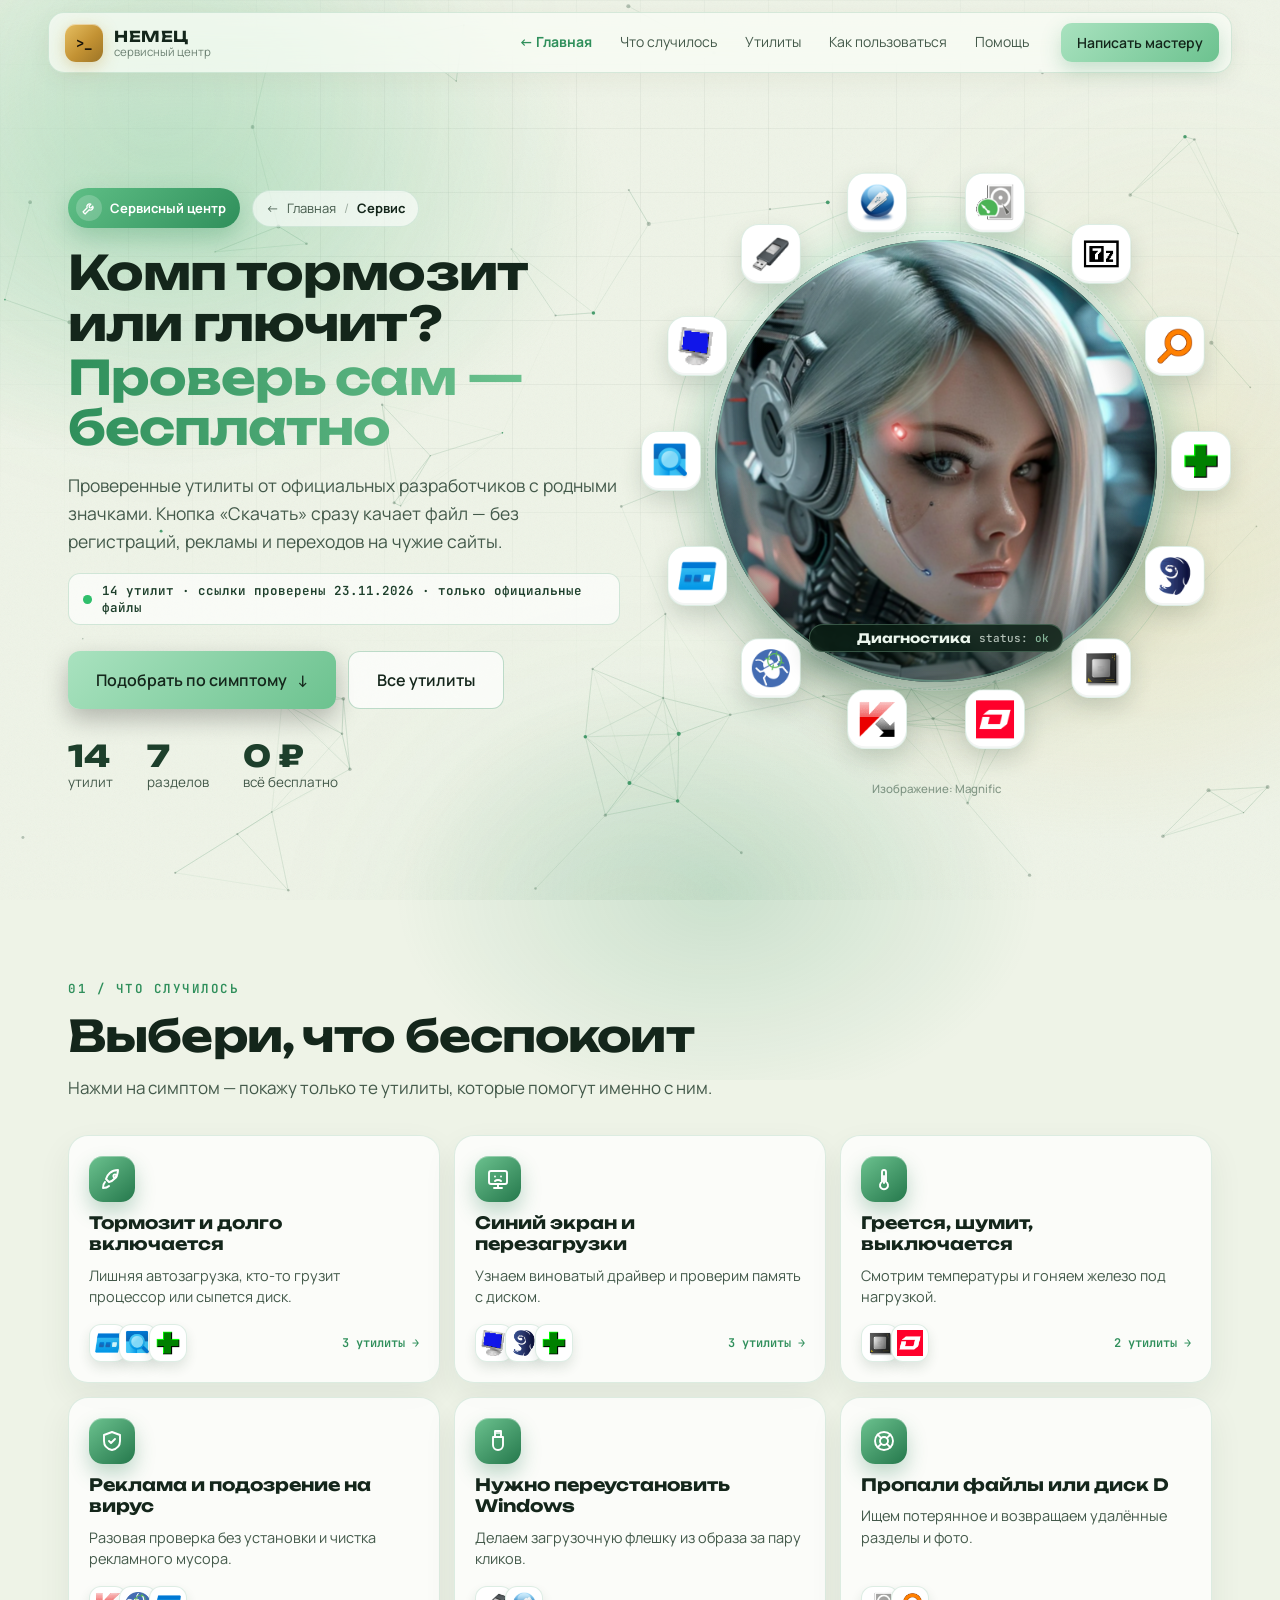
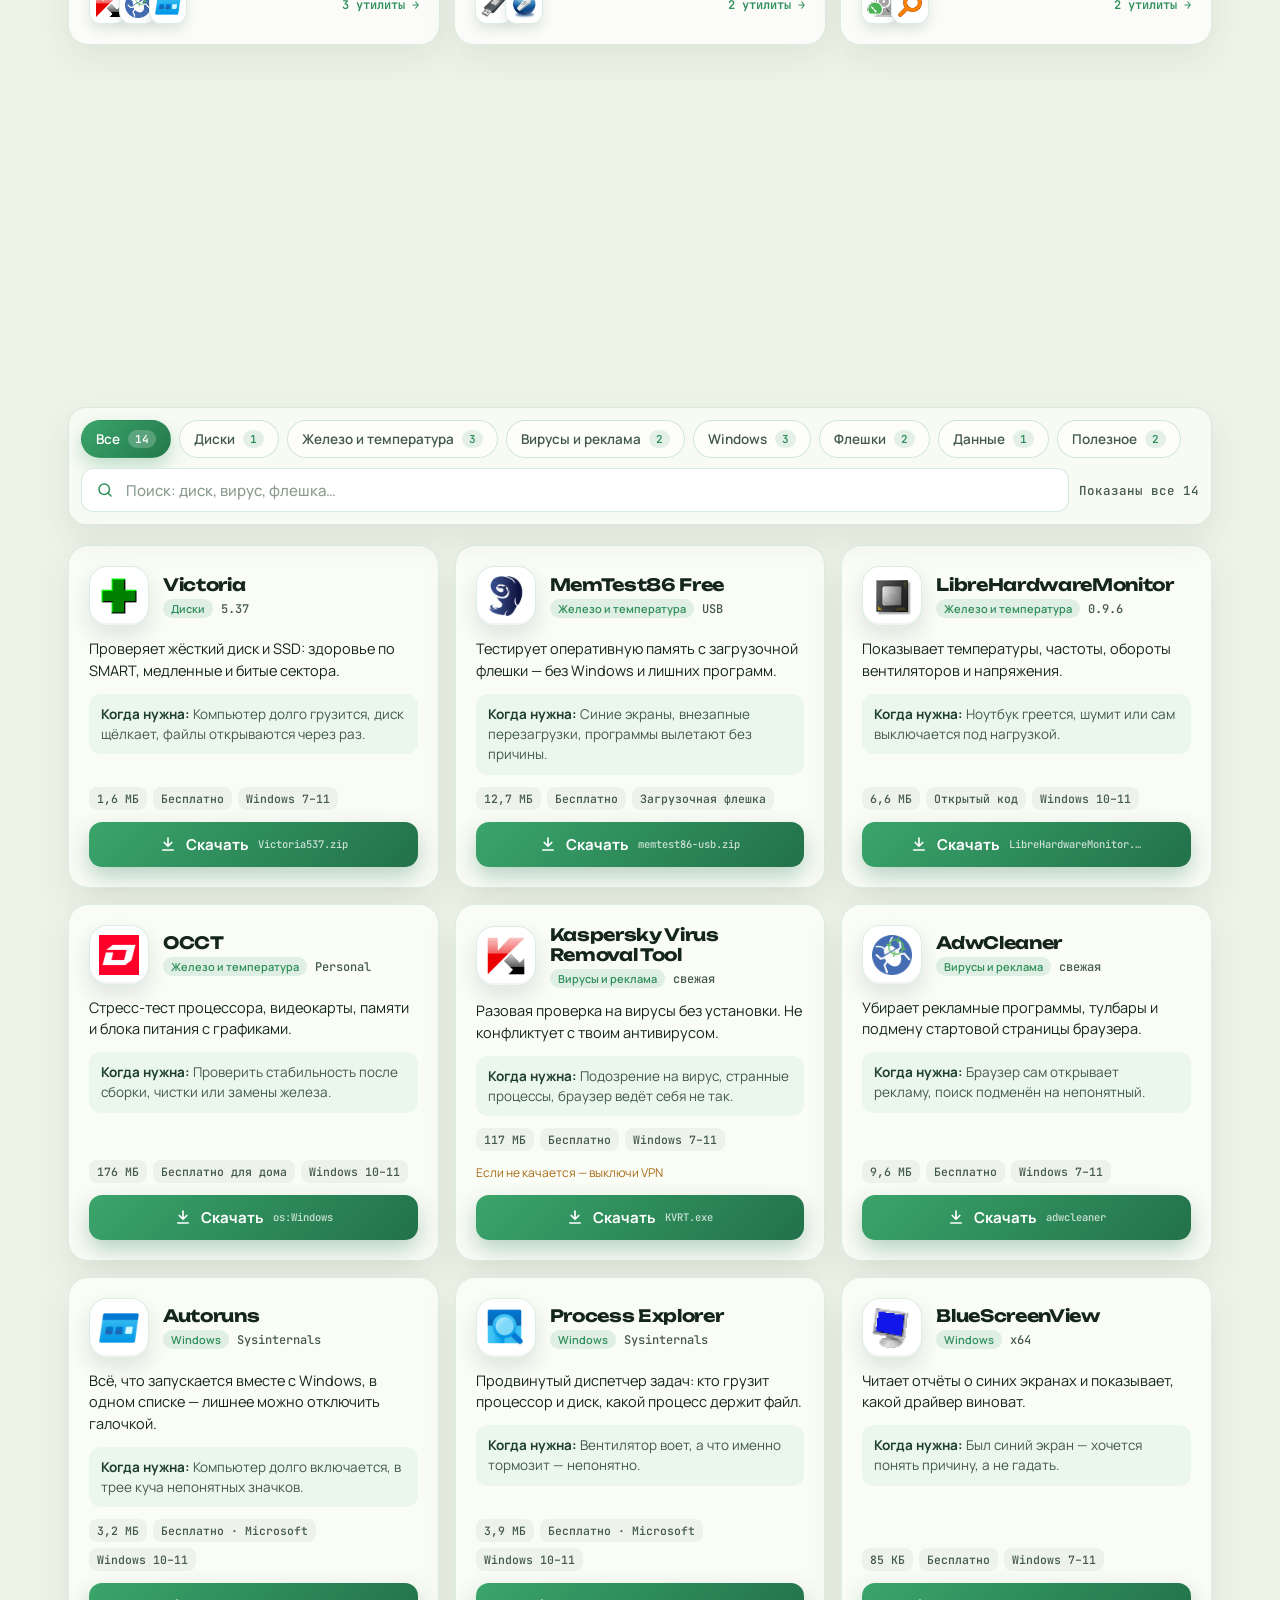
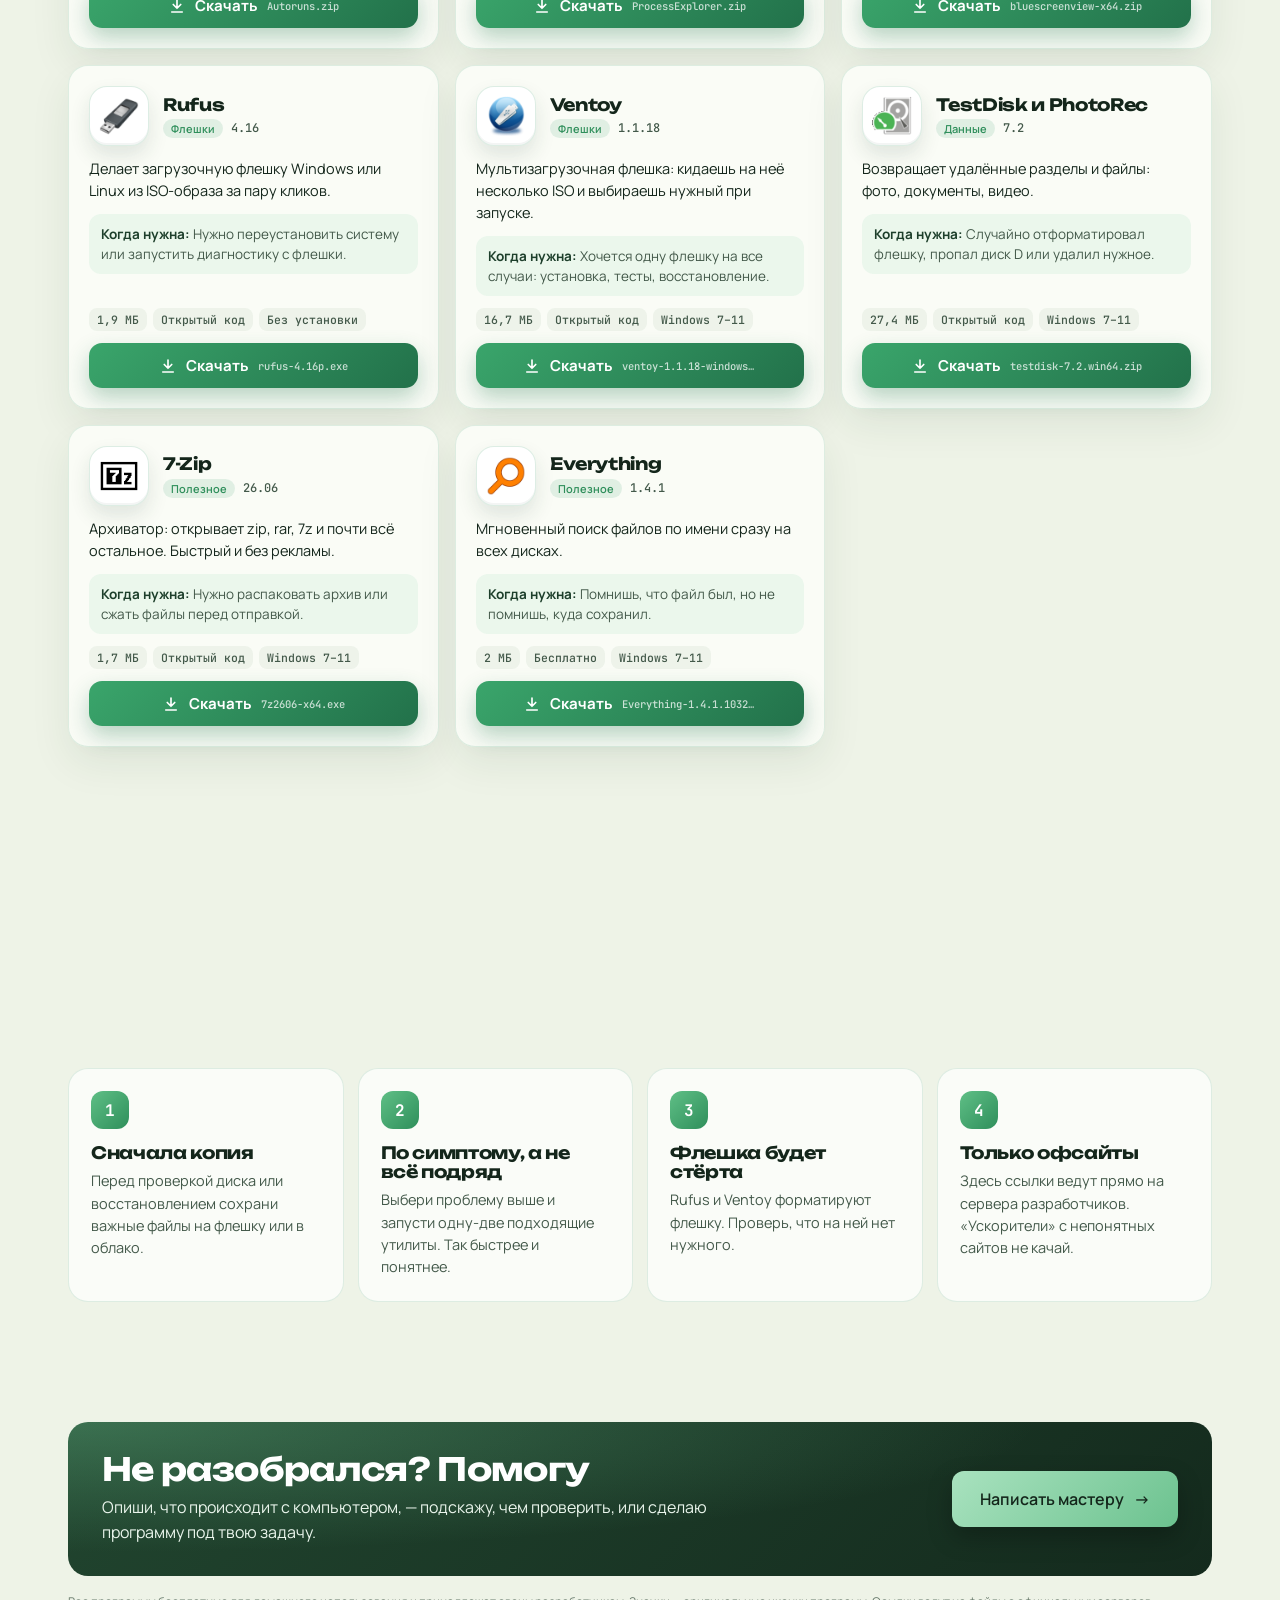
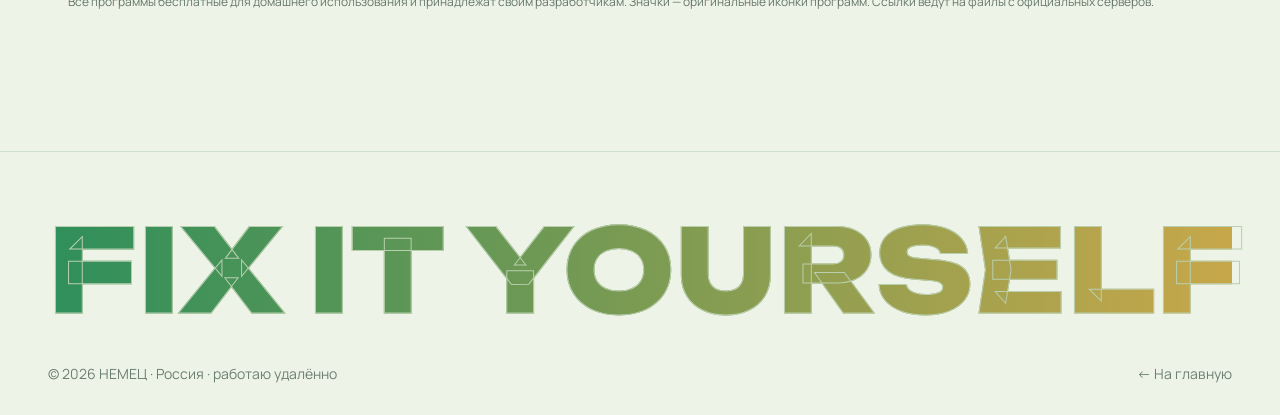
==== commit ed2368a3: "Сервис: девушка-андроид крупнее (чистый исходник 1506×2000), глаза следят за курсором и смотрят на з" ====
--- a/service.html
+++ b/service.html
@@ -74,8 +74,12 @@
     <div class="orb">
       <div class="orb__glow" aria-hidden="true"></div>
       <div class="orb__disc" id="svcBot" aria-hidden="true">
-        <img class="orb__img" src="assets/svc/android-girl.webp" alt="" width="500" height="500" decoding="async">
-        <i class="orb__led" style="--x:42.4%;--y:44%"></i>
+        <div class="orb__pic">
+          <img class="orb__img" src="assets/svc/android-girl.webp" alt="" width="1200" height="1200" decoding="async">
+          <i class="orb__eye" style="left:46.30%;top:48.60%;width:10.00%;height:4.70%;clip-path:polygon(4.0% 46.8%,13.0% 25.5%,27.0% 12.8%,42.0% 8.5%,57.0% 8.5%,72.0% 14.9%,85.0% 27.7%,93.0% 42.6%,96.0% 61.7%,88.0% 74.5%,75.0% 83.0%,57.0% 89.4%,40.0% 91.5%,25.0% 83.0%,13.0% 68.1%)"><b class="orb__iris" style="left:27.30%;top:-14.26%;width:45.40%;height:96.60%;--mx:15.4%;--my:6.6%;background-image:url(assets/svc/iris-l.webp)"></b></i>
+          <i class="orb__eye" style="left:65.20%;top:49.80%;width:6.30%;height:4.40%;clip-path:polygon(6.3% 61.4%,19.0% 31.8%,38.1% 15.9%,60.3% 9.1%,79.4% 11.4%,88.9% 29.5%,93.7% 50.0%,84.1% 72.7%,66.7% 86.4%,44.4% 90.9%,23.8% 81.8%)"><b class="orb__iris" style="left:14.29%;top:6.82%;width:50.79%;height:81.82%;--mx:14.1%;--my:6.9%;background-image:url(assets/svc/iris-r.webp)"></b></i>
+          <i class="orb__led" style="--x:42.6%;--y:44.2%"></i>
+        </div>
         <i class="orb__grade"></i><i class="orb__scan"></i><i class="orb__sweep"></i>
       </div>
       <div class="orb__ring orb__ring--1" aria-hidden="true"></div>
--- a/css/service-page.css
+++ b/css/service-page.css
@@ -32,7 +32,7 @@
 .sp-head p{margin-top:14px;font-size:17px;color:var(--sv-tx2)}
 
 /* ---------- герой ---------- */
-.sph{display:grid;grid-template-columns:minmax(0,1.05fr) minmax(0,.95fr);gap:40px;align-items:center;min-height:min(900px,calc(100svh / var(--vz,1)));padding-top:112px;padding-bottom:30px}
+.sph{display:grid;grid-template-columns:minmax(0,1fr) minmax(0,1fr);gap:40px;align-items:center;min-height:min(900px,calc(100svh / var(--vz,1)));padding-top:112px;padding-bottom:30px}
 .sph__top{display:flex;align-items:center;flex-wrap:wrap;gap:10px 12px;margin-bottom:20px}
 .sph__top .svc__badge{margin:0}
 .sph__crumb{display:inline-flex;align-items:center;gap:8px;padding:7px 13px;border-radius:99px;font-size:13px;color:var(--sv-tx2);background:rgba(255,255,255,.6);border:1px solid rgba(47,143,91,.14);transition:background .2s,color .2s}
@@ -52,18 +52,20 @@
 .sph__stats span{font-size:13.5px;color:var(--sv-tx2)}
 
 /* орбита значков */
-.sph__visual{display:grid;place-items:center}
-.orb{--S:min(520px,44vw);--T:clamp(46px,calc(var(--S) * .115),60px);position:relative;width:var(--S);height:var(--S)}
+.sph__visual{display:grid;place-items:center;container-type:inline-size}
+.orb{--S:min(580px,46vw);--T:clamp(46px,calc(var(--S) * .115),60px);position:relative;width:var(--S);height:var(--S)}
+@supports (width:1cqw){.orb{--S:min(580px,100cqw)}}          /* орбита не шире своей колонки — значки не уходят за край окна */
 .orb__glow{position:absolute;inset:12%;border-radius:50%;background:radial-gradient(circle,rgba(95,191,134,.45),rgba(214,190,110,.12) 55%,transparent 72%);filter:blur(30px);animation:orbBreath 6s ease-in-out infinite alternate}
 @keyframes orbBreath{to{transform:scale(1.08);opacity:.8}}
 .orb__ring{position:absolute;left:50%;top:50%;border-radius:50%;border:1.5px dashed rgba(47,143,91,.28);transform:translate(-50%,-50%)}
-.orb__ring--1{--r:calc(var(--S) * .375);width:calc(var(--r) * 2);height:calc(var(--r) * 2);border-color:rgba(47,143,91,.22);z-index:2;pointer-events:none}
-.orb__ring--2{--r:calc(var(--S) * .455);width:calc(var(--r) * 2);height:calc(var(--r) * 2);border-style:solid;border-color:rgba(47,143,91,.14);z-index:3}
+.orb__ring--1{--r:calc(var(--S) * .415);width:calc(var(--r) * 2);height:calc(var(--r) * 2);border-color:rgba(47,143,91,.22);z-index:2;pointer-events:none}
+.orb__ring--2{--r:calc(var(--S) * .48);width:calc(var(--r) * 2);height:calc(var(--r) * 2);border-style:solid;border-color:rgba(47,143,91,.14);z-index:3}
 .orb__spin{position:absolute;inset:0;animation:orbSpin 70s linear infinite}
 .orb__ring--2 .orb__spin{animation-duration:95s;animation-direction:reverse}
 @keyframes orbSpin{to{transform:rotate(360deg)}}
 .orb__it{position:absolute;left:50%;top:50%;width:var(--T);height:var(--T);margin:calc(var(--T) / -2) 0 0 calc(var(--T) / -2);padding:0;border:0;background:none;cursor:pointer;
-  transform:rotate(var(--a)) translateX(var(--r)) rotate(calc(var(--a) * -1))}
+  transform:rotate(var(--a)) translateX(var(--r)) rotate(calc(var(--a) * -1));transition:transform .32s cubic-bezier(.2,.9,.3,1.25)}
+.orb__it:hover,.orb__it:focus-visible{transform:rotate(var(--a)) translateX(var(--r)) rotate(calc(var(--a) * -1)) scale(1.4)}
 .orb__tile{position:relative;display:grid;place-items:center;width:100%;height:100%;border-radius:30%;background:#fff;border:1px solid rgba(47,143,91,.16);
   box-shadow:0 10px 22px rgba(29,63,43,.16),inset 0 -2px 0 rgba(29,63,43,.05);animation:orbSpin 70s linear infinite reverse;transition:box-shadow .25s}
 .orb__ring--2 .orb__tile{animation-duration:95s;animation-direction:normal}
@@ -71,12 +73,12 @@
 .orb__tile em{position:absolute;left:50%;top:calc(100% + 6px);transform:translate(-50%,-4px);white-space:nowrap;font:600 11.5px var(--f-body);font-style:normal;padding:4px 8px;border-radius:8px;
   color:#fff;background:var(--sv-deep);opacity:0;pointer-events:none;transition:opacity .2s,transform .2s;z-index:3}
 .orb__it:hover .orb__tile,.orb__it:focus-visible .orb__tile{box-shadow:0 14px 30px rgba(29,63,43,.25),0 0 0 3px rgba(95,191,134,.5)}
-.orb__it:hover img,.orb__it:focus-visible img{transform:scale(1.12)}
+.orb__it:hover img,.orb__it:focus-visible img{transform:scale(1.06)}
 .orb__it:hover em,.orb__it:focus-visible em{opacity:1;transform:translate(-50%,0)}
-.orb__it:hover{z-index:2}
+.orb__it:hover,.orb__it:focus-visible{z-index:5}
 .orb__it:focus-visible{outline:none}
 .orb:hover .orb__spin,.orb:hover .orb__tile{animation-play-state:paused}
-.orb__core{position:absolute;left:50%;top:calc(50% + var(--S) * .3);z-index:4;transform:translate(-50%,-50%);display:flex;align-items:center;gap:8px;padding:6px 14px 6px 10px;border-radius:999px;white-space:nowrap;
+.orb__core{position:absolute;left:50%;top:calc(50% + var(--S) * .32);z-index:4;transform:translate(-50%,-50%);display:flex;align-items:center;gap:8px;padding:6px 14px 6px 10px;border-radius:999px;white-space:nowrap;
   color:#eaf5ec;background:rgba(10,30,20,.84);-webkit-backdrop-filter:blur(8px);backdrop-filter:blur(8px);box-shadow:0 12px 26px rgba(15,42,28,.32),inset 0 0 0 1px rgba(169,226,191,.28)}
 .orb__pulse{width:30px;height:auto;overflow:visible}
 .orb__pulse path{fill:none;stroke:#a9e2bf;stroke-width:3;stroke-linecap:round;stroke-linejoin:round;stroke-dasharray:1;stroke-dashoffset:1;animation:orbPulse 2.4s ease-in-out infinite}
@@ -148,16 +150,20 @@
 .svcp .to-top:hover{color:var(--sv-acc)}
 
 /* центр орбиты: портрет девушки-андроида (ИИ-изображение Magnific — бесплатная лицензия с указанием источника,
-   подпись .orb__credit под орбитой). «Живёт» за счёт js/service-robot.js: круг наклоняется за курсором и к значку
-   под мышью, фото чуть смещается внутри (глубина); светодиод на лбу мерцает, при наведении на значок — чаще. */
-.orb__disc{position:absolute;left:50%;top:50%;width:calc(var(--S) * .7);height:calc(var(--S) * .7);margin:calc(var(--S) * -.35) 0 0 calc(var(--S) * -.35);
+   подпись .orb__credit под орбитой). «Живёт» за счёт js/service-robot.js: глаза следят за курсором и смотрят на значок
+   под мышью, круг наклоняется, фото чуть смещается внутри (глубина); светодиод на лбу мерцает, при наведении на значок — чаще. */
+.orb__disc{position:absolute;left:50%;top:50%;width:calc(var(--S) * .8);height:calc(var(--S) * .8);margin:calc(var(--S) * -.4) 0 0 calc(var(--S) * -.4);
   border-radius:50%;overflow:hidden;z-index:1;isolation:isolate;background:#10161a;transform:perspective(900px) rotateX(var(--rx,0deg)) rotateY(var(--ry,0deg));
   box-shadow:0 30px 60px rgba(20,52,34,.36),0 0 0 9px rgba(255,255,255,.42),0 0 46px 6px rgba(85,240,176,.24),inset 0 0 0 1px rgba(169,226,191,.25);will-change:transform}
-.orb__img{position:absolute;left:-5%;top:-5%;width:110%;height:110%;max-width:none;object-fit:cover;opacity:0;transition:opacity .8s ease;
-  transform:translate(var(--px,0px),var(--py,0px)) scale(var(--zs,1))}
-.orb__disc.is-ready .orb__img{opacity:1}
+.orb__pic{position:absolute;left:-5%;top:-5%;width:110%;height:110%;opacity:0;transition:opacity .8s ease;transform:translate(var(--px,0px),var(--py,0px)) scale(var(--zs,1))}
+.orb__disc.is-ready .orb__pic{opacity:1}
+.orb__img{position:absolute;inset:0;width:100%;height:100%;max-width:none;display:block}
+/* глаза: радужки (вырезаны из фото) двигаются внутри разреза век — взгляд за курсором (js/service-robot.js задаёт --gx/--gy от -1 до 1) */
+.orb__eye{position:absolute;overflow:hidden;pointer-events:none}
+.orb__iris{position:absolute;background-size:100% 100%;background-repeat:no-repeat;will-change:transform;
+  transform:translate(calc(var(--gx,0) * var(--mx)),calc(var(--gy,0) * var(--my)))}
 .orb__led{position:absolute;left:var(--x);top:var(--y);width:12%;height:12%;margin:-6% 0 0 -6%;border-radius:50%;pointer-events:none;z-index:1;mix-blend-mode:screen;
-  transform:translate(calc(var(--px,0px) * 1.1),calc(var(--py,0px) * 1.1));background:radial-gradient(circle,rgba(255,170,160,.95) 0 6%,rgba(255,60,50,.55) 18%,rgba(255,40,40,0) 62%);
+  background:radial-gradient(circle,rgba(255,170,160,.95) 0 6%,rgba(255,60,50,.55) 18%,rgba(255,40,40,0) 62%);
   animation:orbLed 2.8s ease-in-out infinite}
 @keyframes orbLed{0%,100%{opacity:.55}50%{opacity:1}}
 .orb__disc.is-think .orb__led{animation-duration:.7s}
@@ -167,7 +173,7 @@
 .orb__sweep{position:absolute;left:0;right:0;top:0;height:16%;pointer-events:none;z-index:2;mix-blend-mode:screen;opacity:0;
   background:linear-gradient(180deg,transparent,rgba(120,255,200,.05) 40%,rgba(160,255,215,.32) 50%,rgba(120,255,200,.05) 60%,transparent);animation:orbSweep 7s ease-in-out infinite}
 @keyframes orbSweep{0%{transform:translateY(-120%);opacity:0}8%{opacity:1}42%{transform:translateY(640%);opacity:1}50%,100%{transform:translateY(640%);opacity:0}}
-.orb__credit{display:block;margin-top:10px;font:500 11.5px/1.3 var(--f-body);color:rgba(29,63,43,.5);text-decoration:none;text-align:center;transition:color .2s}
+.orb__credit{display:block;margin-top:calc(var(--S,520px) * .045 + 22px);position:relative;z-index:1;font:500 11.5px/1.3 var(--f-body);color:rgba(29,63,43,.5);text-decoration:none;text-align:center;transition:color .2s}
 .orb__credit:hover,.orb__credit:focus-visible{color:rgba(29,63,43,.85);text-decoration:underline}
 
 /* ---------- адаптив ---------- */
@@ -198,5 +204,6 @@
 }
 @media (prefers-reduced-motion:reduce){
   .orb__spin,.orb__tile,.orb__glow,.orb__pulse path,.orb__scan,.orb__sweep,.orb__led{animation:none}
+  .orb__it{transition:none}
   .orb__pulse path{stroke-dashoffset:0}
 }
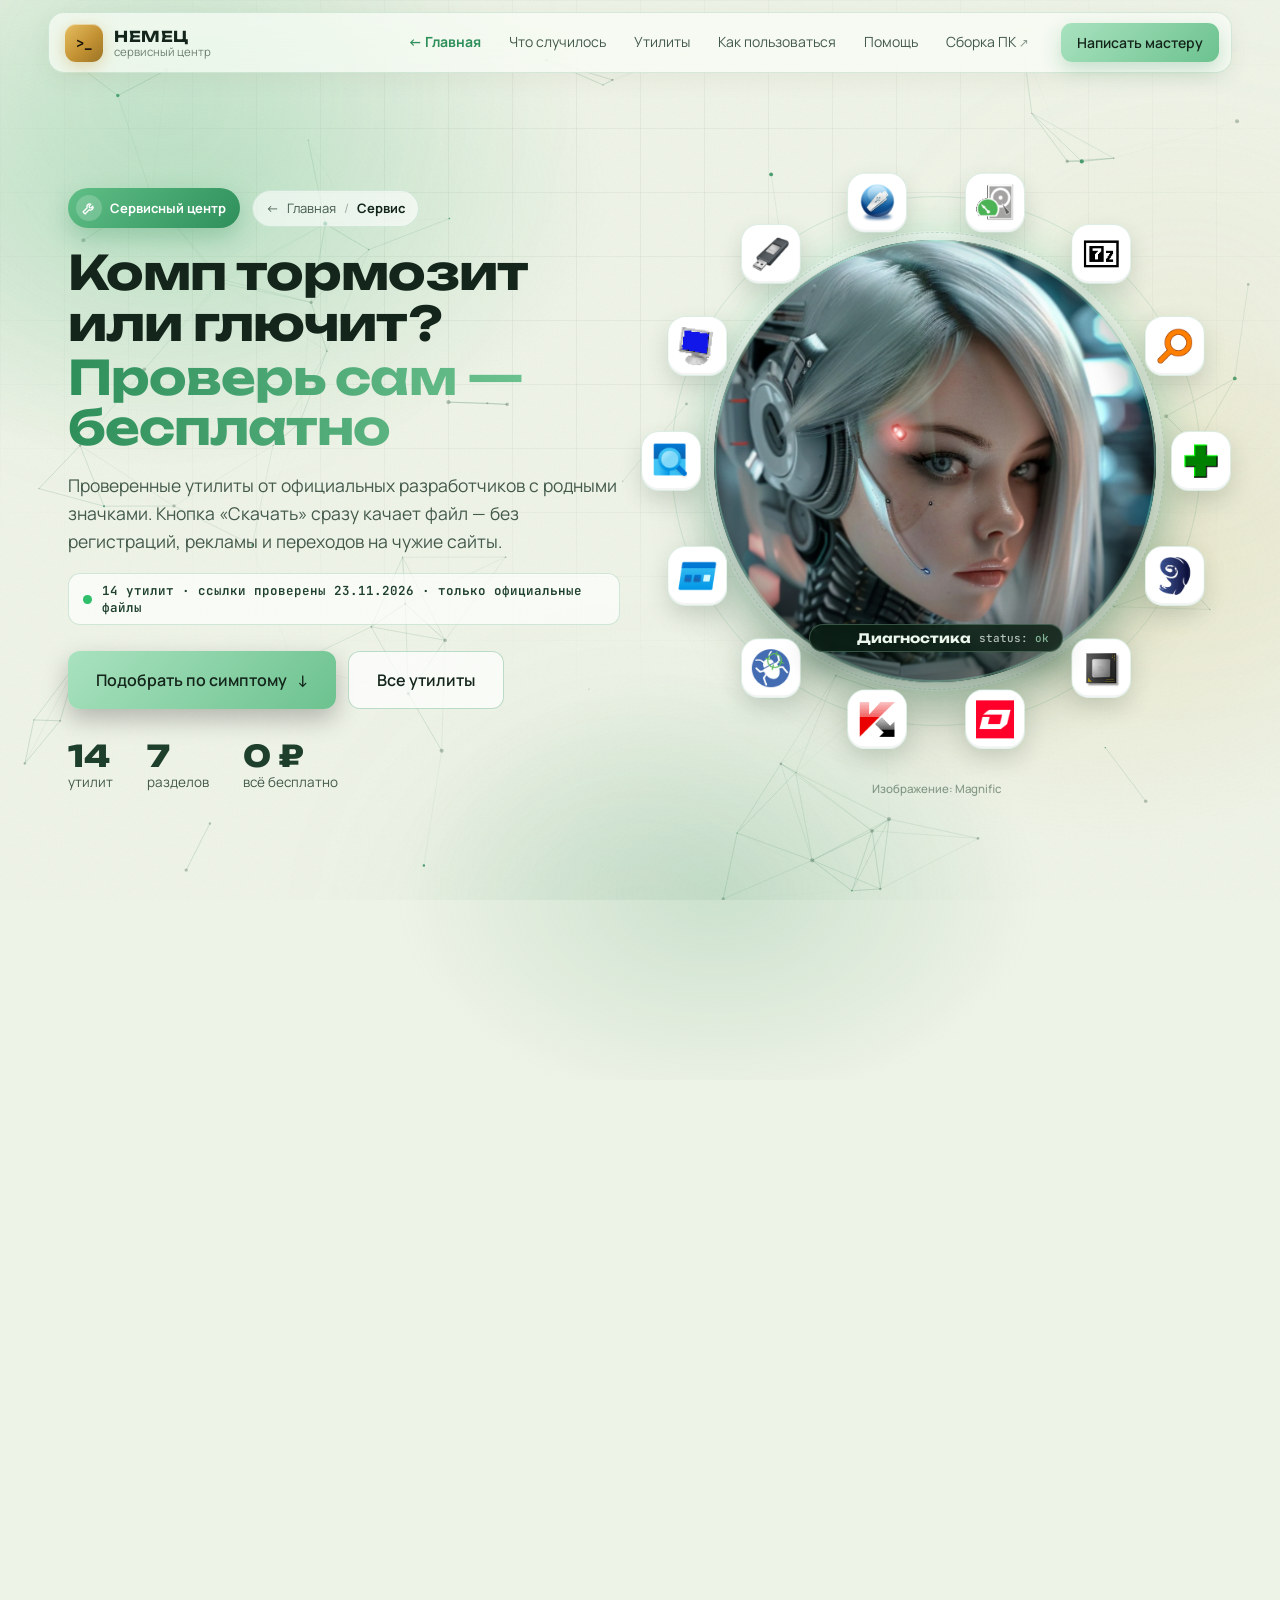
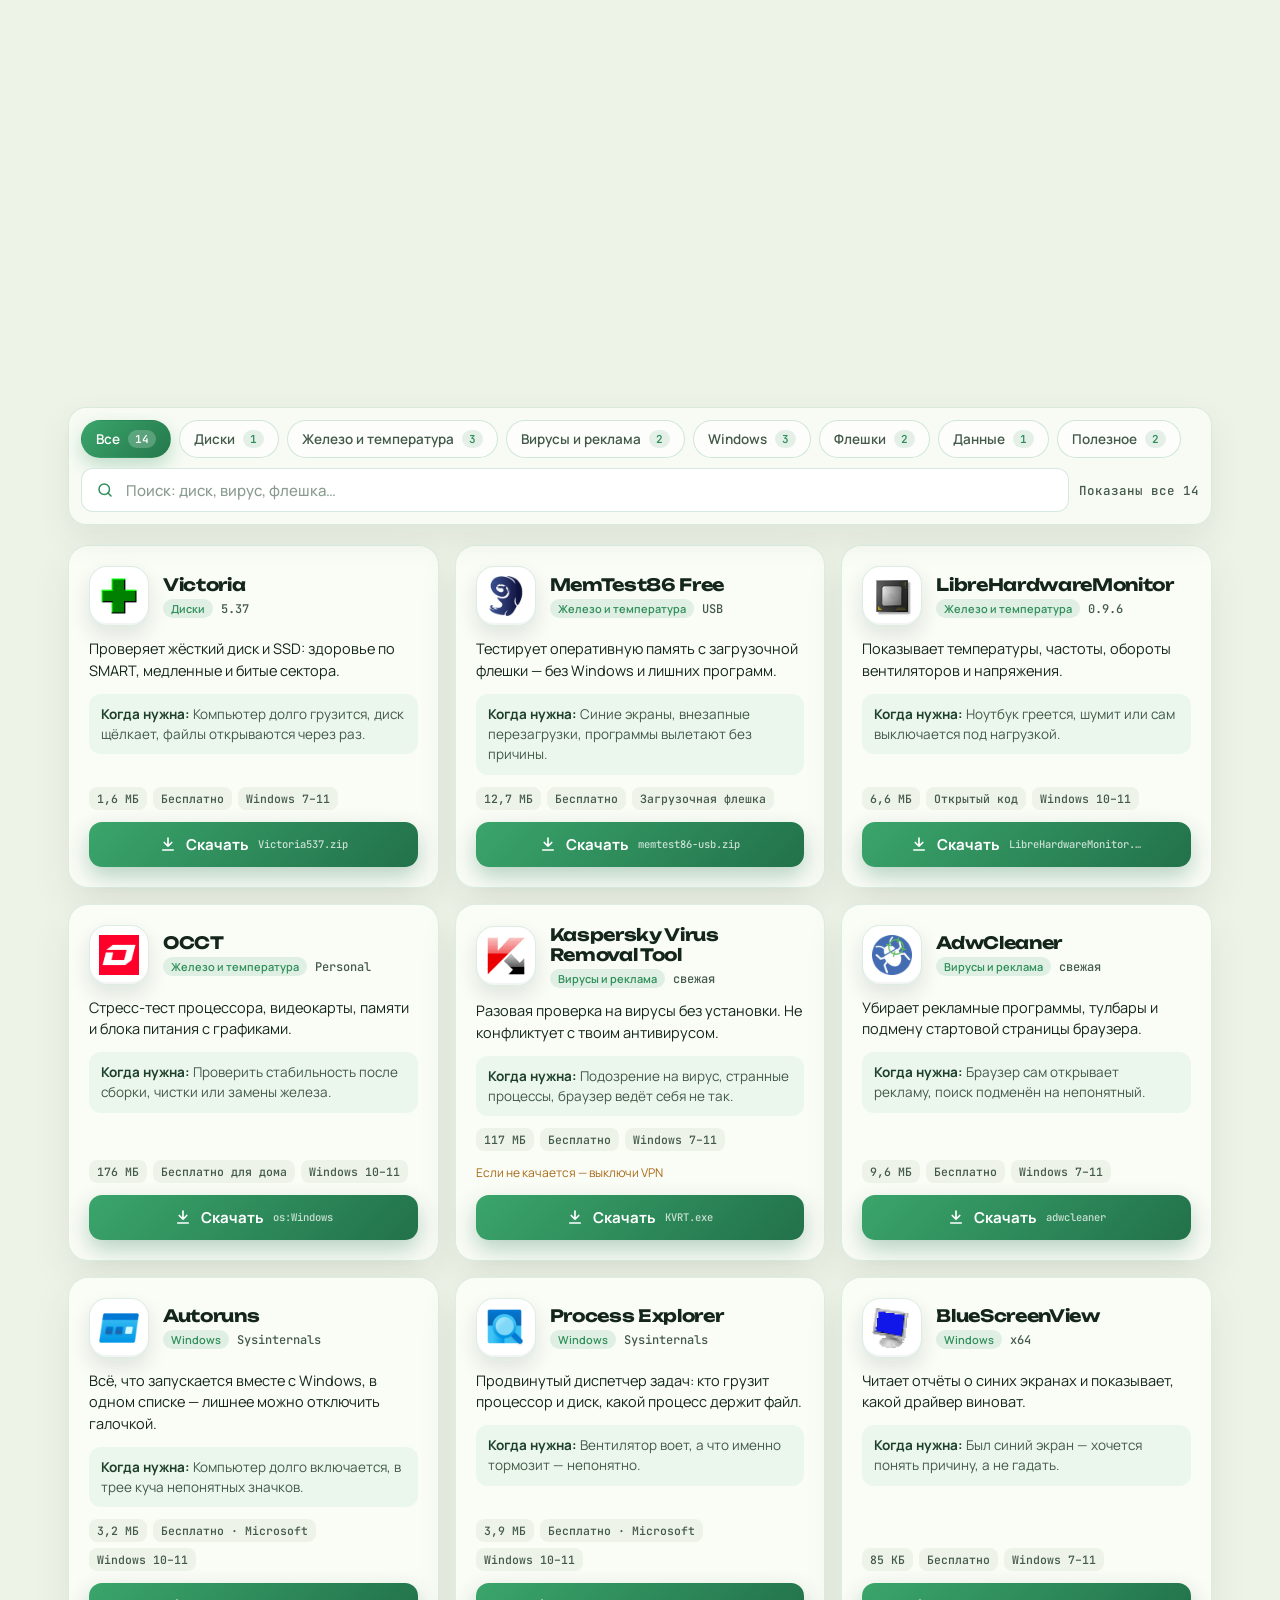
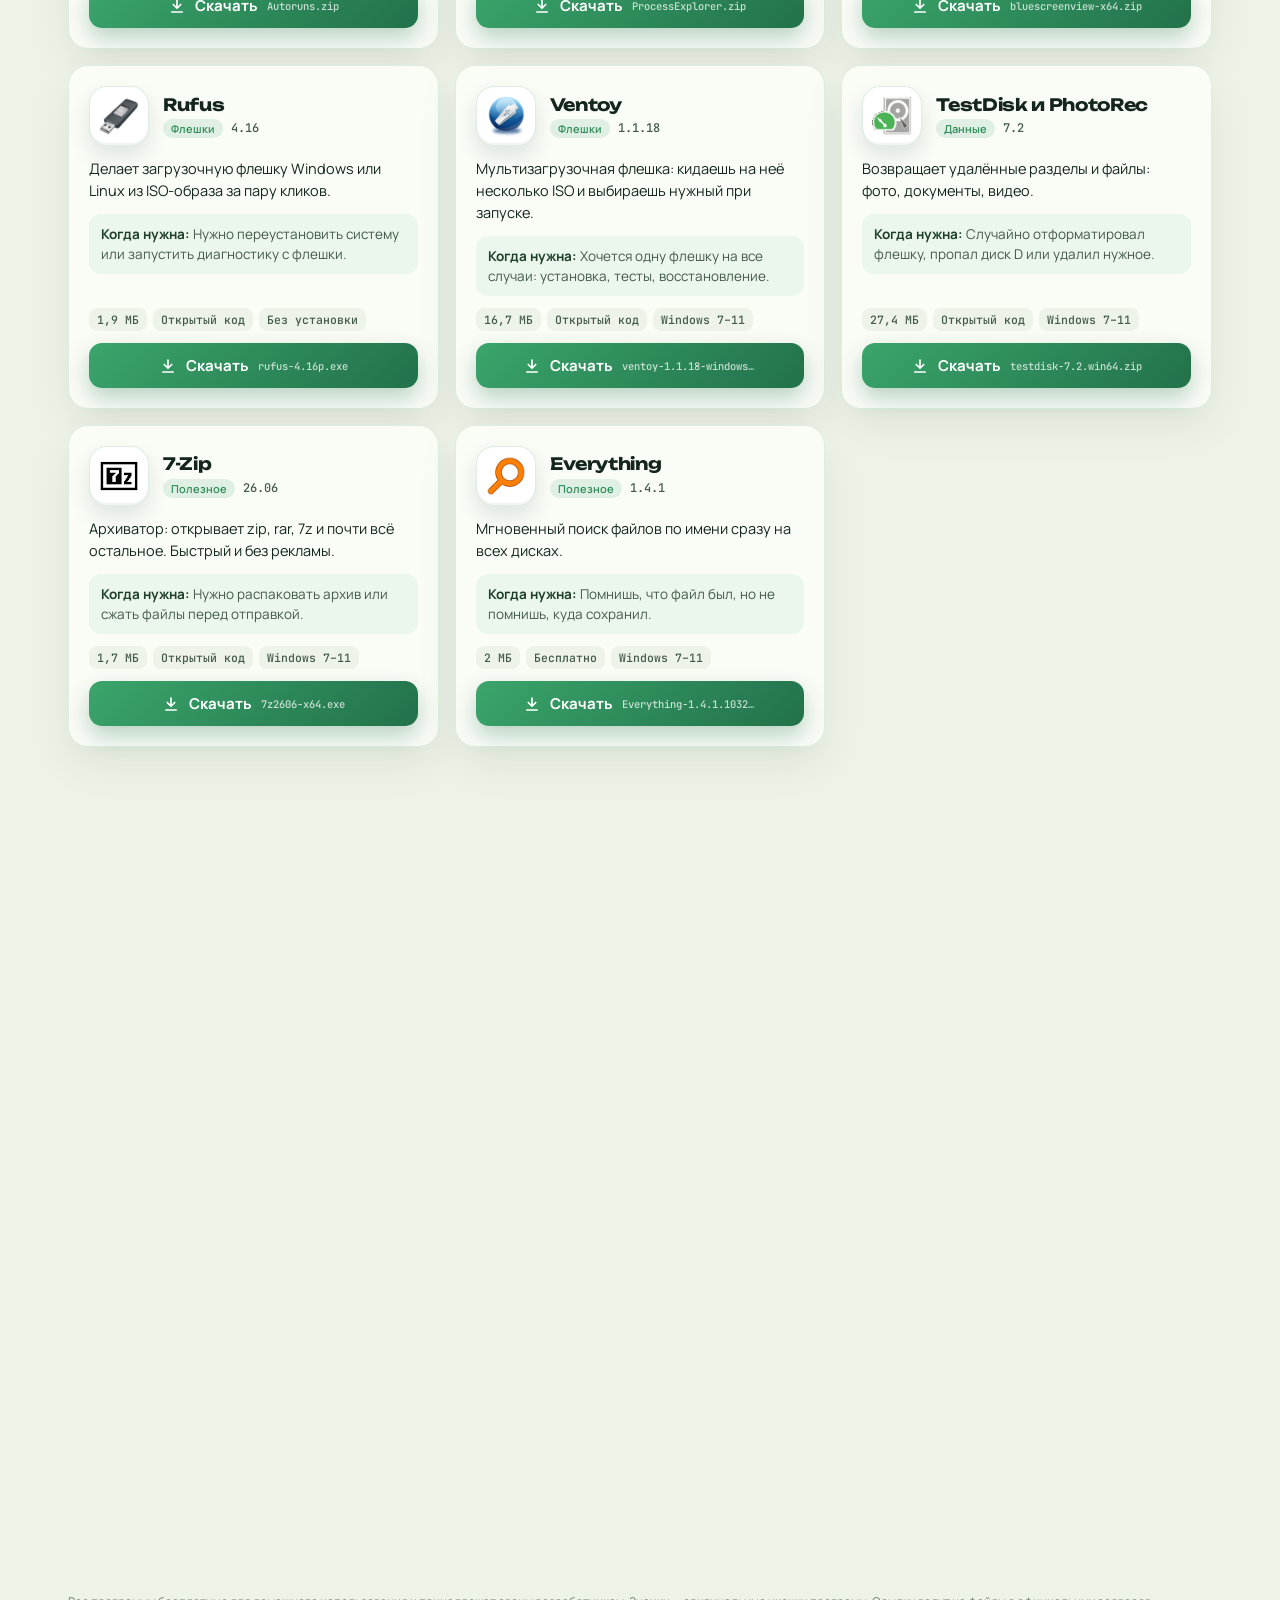
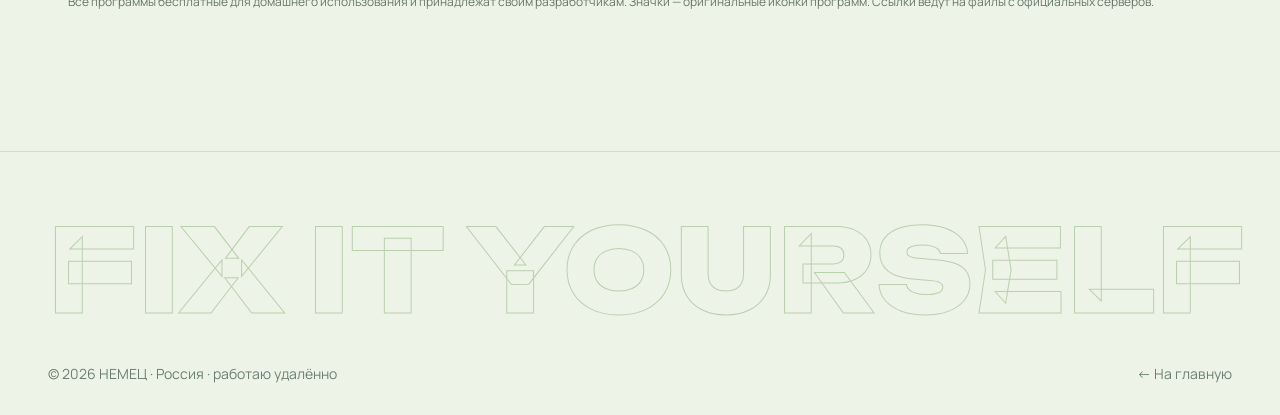
==== commit 1aaefc4c: "Сборка ПК онлайн (pc.html): 3D-студия с корпусами и деталями по реальным размерам, проверка совмести" ====
--- a/service.html
+++ b/service.html
@@ -42,6 +42,7 @@
     <a href="#tools">Утилиты</a>
     <a href="#how">Как пользоваться</a>
     <a href="#help">Помощь</a>
+    <a href="pc.html" class="nav__ext">Сборка ПК <span aria-hidden="true">↗</span></a>
   </nav>
   <a href="index.html?plan=%D0%9F%D0%BE%D0%BC%D0%BE%D1%89%D1%8C%20%D1%81%20%D0%BA%D0%BE%D0%BC%D0%BF%D1%8C%D1%8E%D1%82%D0%B5%D1%80%D0%BE%D0%BC#contact" class="btn btn--svc btn--sm">Написать мастеру</a>
   <button class="nav__burger" id="burger" aria-label="Меню" type="button"><span></span><span></span></button>
--- a/css/blocks.css
+++ b/css/blocks.css
@@ -280,3 +280,32 @@
   .bld__node{width:150px}
   .bld__node b{max-width:82px}
 }
+
+
+/* ===== Витрина «Сборка ПК» на главной → pc.html ===== */
+.pcbt{padding:100px var(--gutter);scroll-margin-top:90px}
+.pcbt__inner{max-width:var(--max);margin:0 auto;display:grid;grid-template-columns:minmax(0,1fr) minmax(0,.95fr);gap:48px;align-items:center}
+.pcbt__badge{display:inline-flex;align-items:center;gap:8px;margin-bottom:14px;padding:8px 14px 8px 10px;border-radius:999px;background:rgba(212,168,75,.14);border:1px solid rgba(212,168,75,.4);font:700 13px var(--f-body);color:#9a7420}
+.pcbt__badge svg{width:18px;height:18px;fill:none;stroke:currentColor;stroke-width:1.8;stroke-linecap:round;stroke-linejoin:round}
+.pcbt .kicker{display:block}
+.pcbt h2{font-size:clamp(26px,3.3vw,46px)}
+.pcbt h2 span{display:block;margin-top:4px;color:var(--gold)}
+.pcbt__text p{margin:16px 0 24px;max-width:560px;color:var(--tx2)}
+.pcbt__note{display:block;margin-top:14px;font:600 12.5px var(--f-mono);color:var(--tx3)}
+.pcbt__card{position:relative;padding:20px;border-radius:22px;background:radial-gradient(ellipse 80% 70% at 50% 0%,#20242c,#0e1013 70%);border:1px solid rgba(255,255,255,.08);box-shadow:0 30px 70px rgba(20,16,8,.28);color:#e9ebee;overflow:hidden}
+.pcbt__card::after{content:"";position:absolute;left:50%;bottom:-120px;width:420px;height:200px;transform:translateX(-50%);border-radius:50%;border:2px solid rgba(212,168,75,.45);box-shadow:0 0 40px rgba(212,168,75,.25);pointer-events:none}
+.pcbt__bar{display:flex;align-items:center;gap:6px;margin-bottom:14px}
+.pcbt__bar i{width:10px;height:10px;border-radius:50%;background:#3a3f48}
+.pcbt__bar i:nth-child(1){background:#e2605c}.pcbt__bar i:nth-child(2){background:#e8a33d}.pcbt__bar i:nth-child(3){background:#4fbf85}
+.pcbt__bar span{margin-left:8px;font:600 12px var(--f-mono);color:#8a929e}
+.pcbt__item{position:relative;z-index:1;display:flex;align-items:center;justify-content:space-between;gap:12px;padding:14px 16px;margin-top:8px;border-radius:14px;background:rgba(255,255,255,.04);border:1px solid rgba(255,255,255,.07);transition:border-color .2s,transform .25s var(--ease),background .2s}
+.pcbt__item:hover{border-color:#d4a84b;background:rgba(212,168,75,.08);transform:translateX(4px)}
+.pcbt__item b{display:block;font:700 15px var(--f-head);color:#fff}
+.pcbt__item small{display:block;margin-top:3px;font-size:12.5px;color:#a1a9b4}
+.pcbt__item em{flex:none;font:800 16px var(--f-head);font-style:normal;color:#f0cd73}
+.pcbt__more{position:relative;z-index:1;display:block;margin-top:14px;text-align:center;font:700 14px var(--f-body);color:#f0cd73}
+.pcbt__more:hover{text-decoration:underline}
+@media (max-width:980px){
+  .pcbt{padding:80px var(--gutter)}
+  .pcbt__inner{grid-template-columns:minmax(0,1fr);gap:30px}
+}
